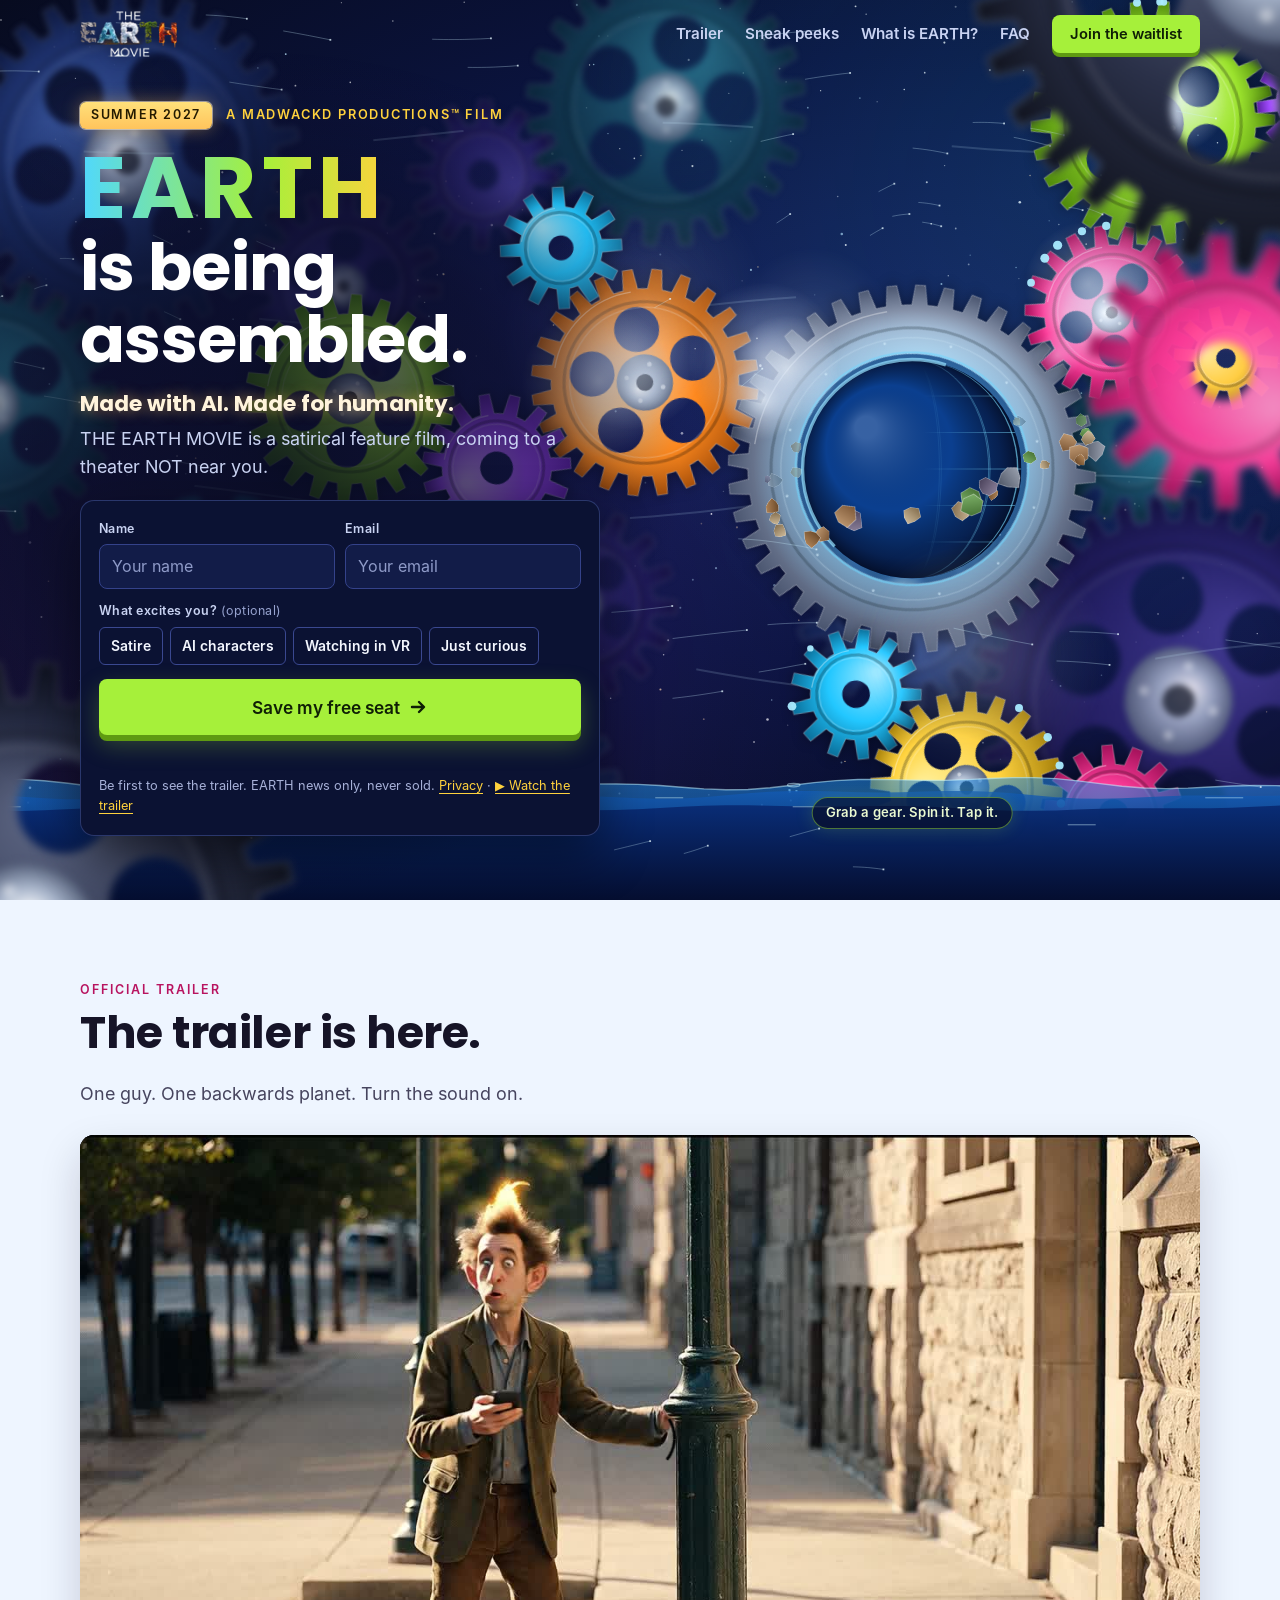
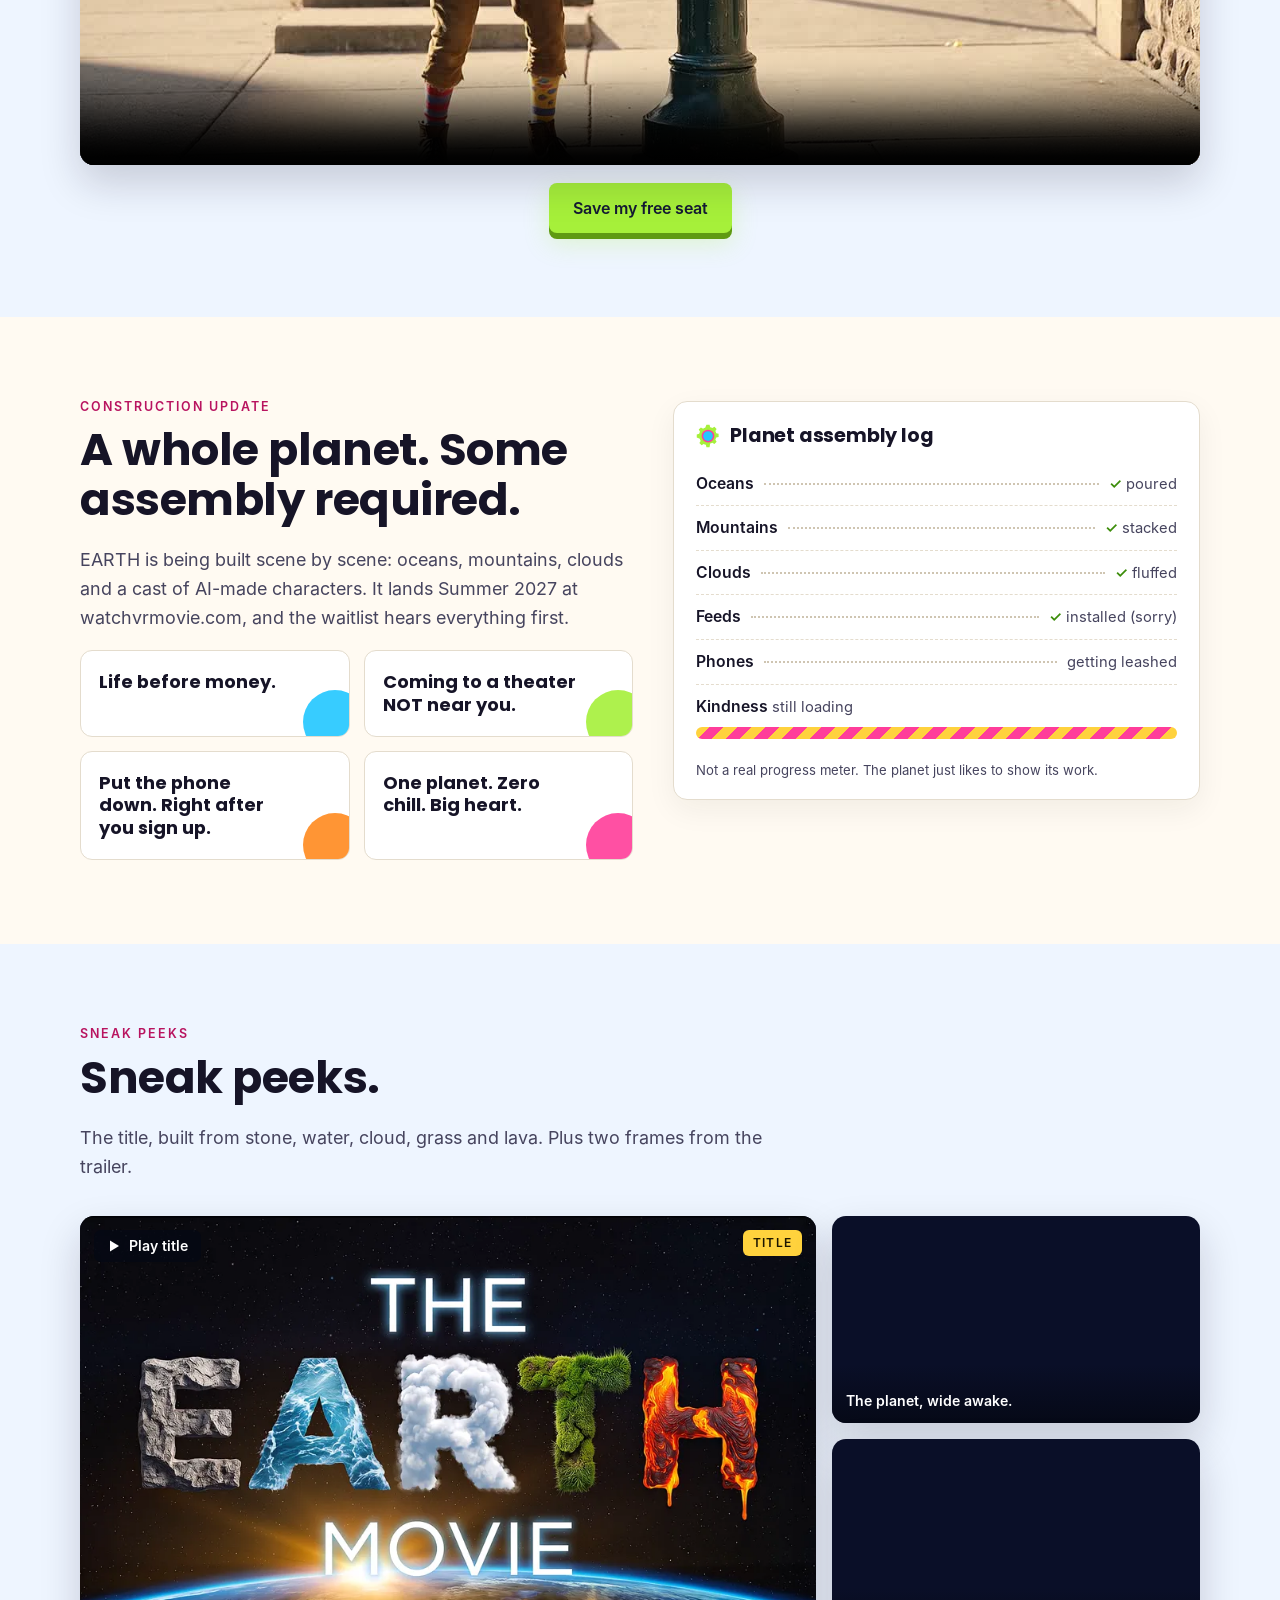
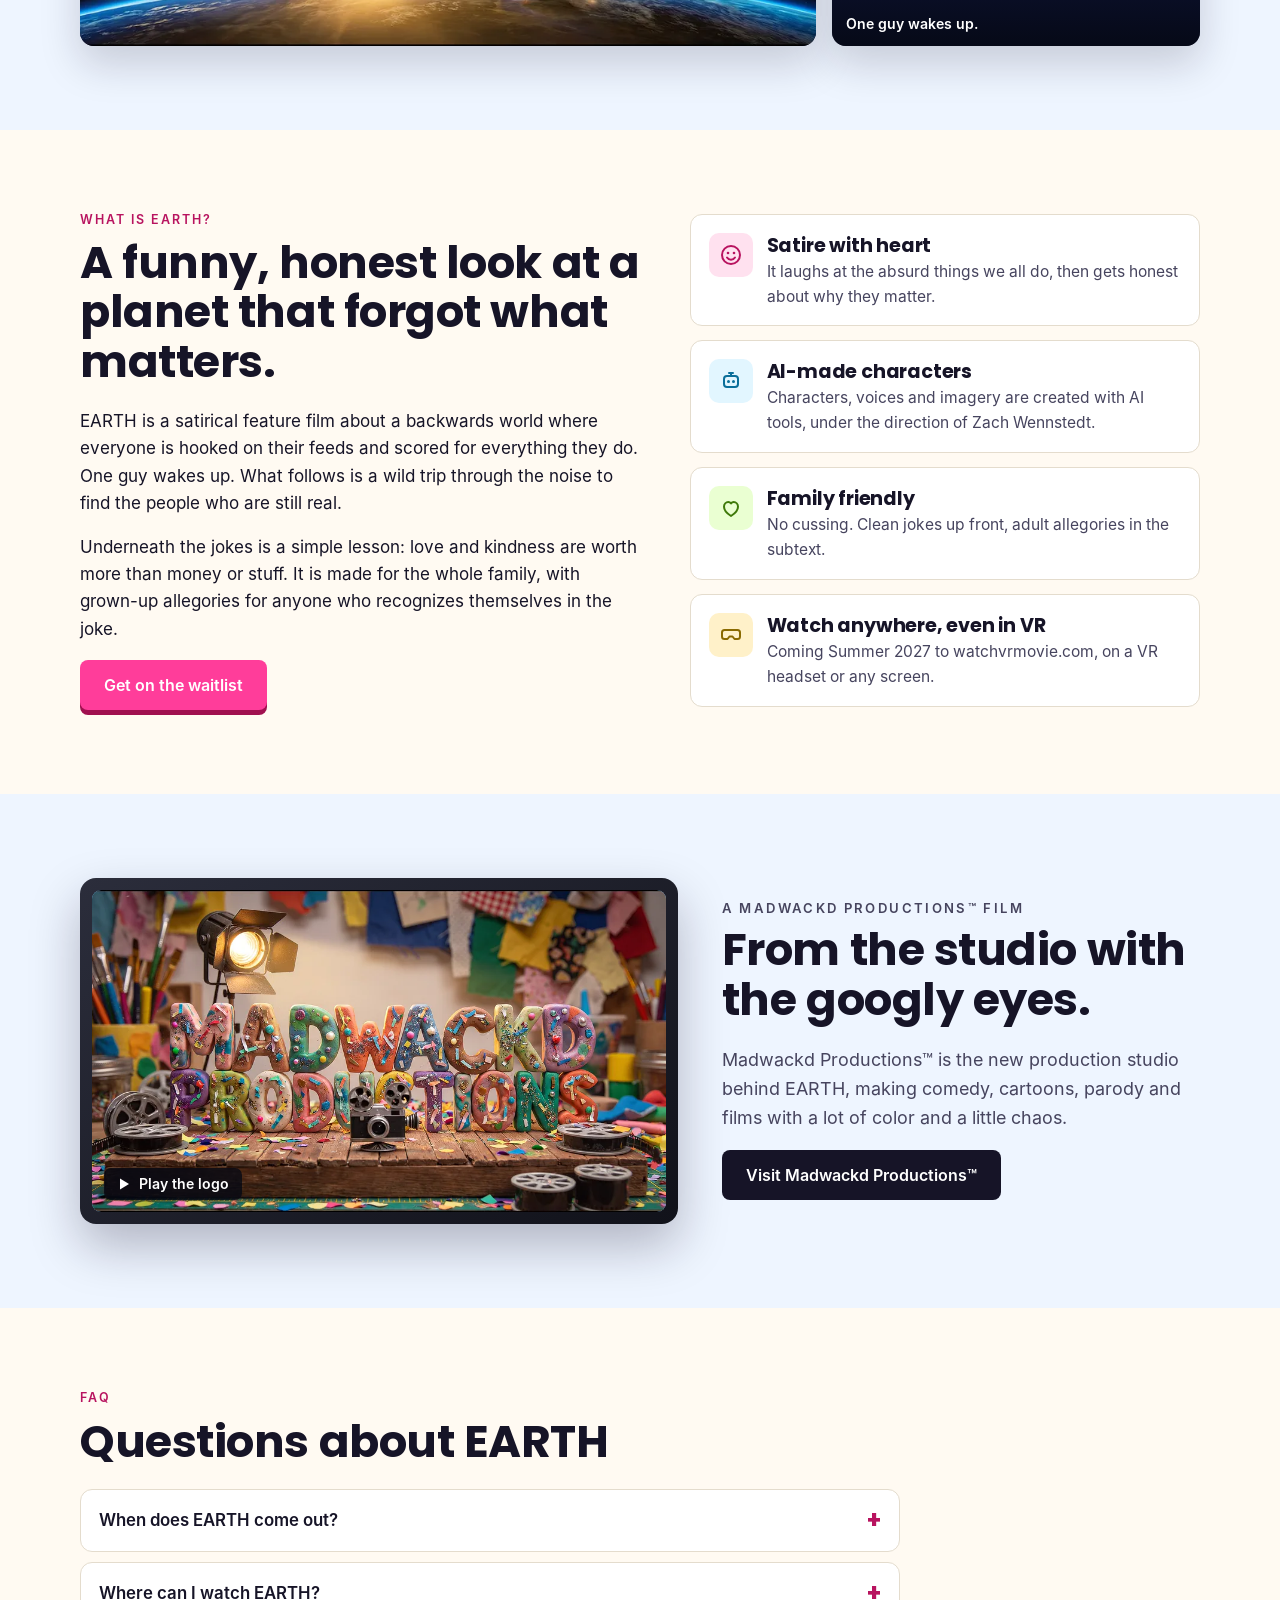
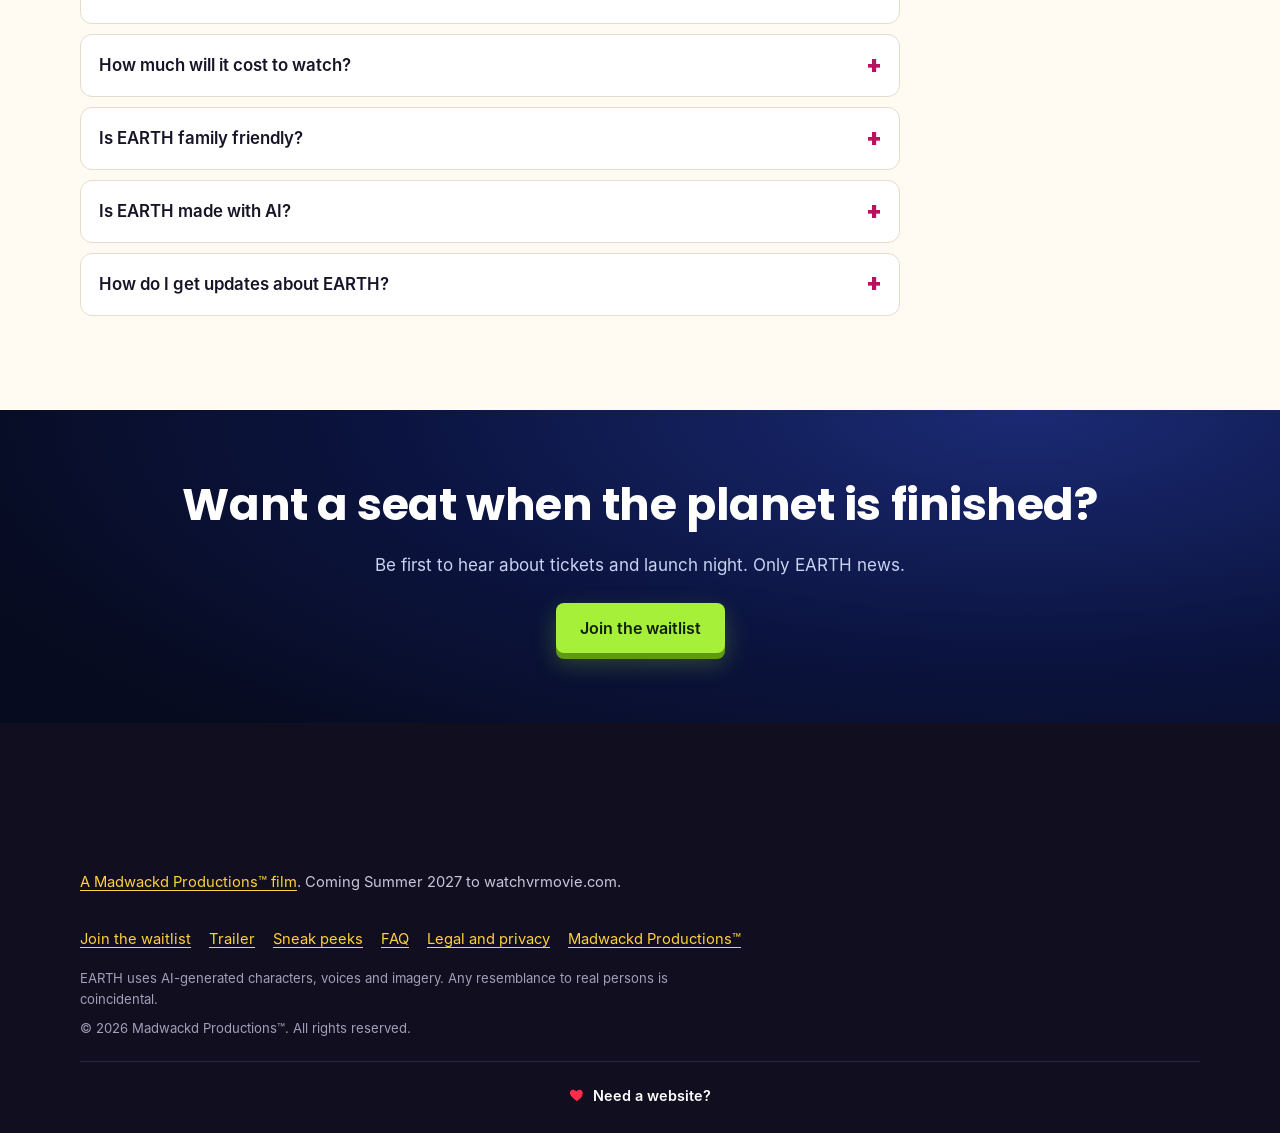
==== index.html @ 1c6a94e1 "Remove ElevenLabs-beta art: new EARTH wordmark and share image from the final Veo title shot, Veo cl" ====
<!doctype html>
<html lang="en-US">
<head>
<meta charset="utf-8">
<meta name="viewport" content="width=device-width, initial-scale=1, viewport-fit=cover">
<meta http-equiv="Content-Security-Policy" content="default-src 'self'; script-src 'self'; style-src 'self'; img-src 'self' data:; media-src 'self'; font-src 'self'; connect-src 'self' https://formsubmit.co; form-action https://formsubmit.co; base-uri 'self'; object-src 'none'; manifest-src 'self'">
<meta name="referrer" content="strict-origin-when-cross-origin">
<title>THE EARTH MOVIE | Satirical AI Film Coming Summer 2027</title>
<meta name="description" content="THE EARTH MOVIE is a satirical, family-friendly feature film made with AI characters, from Madwackd Productions. Coming Summer 2027 to watchvrmovie.com. Join the waitlist for sneak peeks.">
<meta name="robots" content="index, follow, max-image-preview:large">
<link rel="canonical" href="https://www.theearthmovie.com/">
<meta name="theme-color" content="#070b1f">
<meta property="og:type" content="website">
<meta property="og:site_name" content="THE EARTH MOVIE">
<meta property="og:title" content="THE EARTH MOVIE | Satirical AI Film Coming Summer 2027">
<meta property="og:description" content="THE EARTH MOVIE is a satirical, family-friendly feature film made with AI characters, from Madwackd Productions. Coming Summer 2027 to watchvrmovie.com. Join the waitlist for sneak peeks.">
<meta property="og:url" content="https://www.theearthmovie.com/">
<meta property="og:image" content="https://www.theearthmovie.com/assets/img/og-the-earth-movie.jpg">
<meta property="og:image:width" content="1200">
<meta property="og:image:height" content="630">
<meta property="og:image:alt" content="THE EARTH MOVIE wordmark with EARTH in stone, water, cloud, grass and lava letters over the planet">
<meta property="og:locale" content="en_US">
<meta name="twitter:card" content="summary_large_image">
<meta name="twitter:title" content="THE EARTH MOVIE | Satirical AI Film Coming Summer 2027">
<meta name="twitter:description" content="THE EARTH MOVIE is a satirical, family-friendly feature film made with AI characters, from Madwackd Productions. Coming Summer 2027 to watchvrmovie.com. Join the waitlist for sneak peeks.">
<meta name="twitter:image" content="https://www.theearthmovie.com/assets/img/og-the-earth-movie.jpg">
<link rel="icon" href="/favicon.svg" type="image/svg+xml">
<link rel="icon" href="/favicon-32.png" sizes="32x32" type="image/png">
<link rel="apple-touch-icon" href="/apple-touch-icon.png">
<link rel="manifest" href="/site.webmanifest">
<link rel="preload" href="/assets/fonts/poppins-700.woff" as="font" type="font/woff" crossorigin>
<link rel="stylesheet" href="/assets/css/site.css?v=20261109a">
<script type="application/ld+json">{"@context":"https://schema.org","@graph":[{"@type":"Organization","@id":"https://www.theearthmovie.com/#org","name":"Madwackd Productions","url":"https://www.madwackd.com/","logo":"https://www.theearthmovie.com/assets/img/madwackd-clay-logo-960.webp","sameAs":["https://www.madwackd.com/"]},{"@type":"Person","@id":"https://www.theearthmovie.com/#zach","name":"Zach Wennstedt","worksFor":{"@id":"https://www.theearthmovie.com/#org"}},{"@type":"WebSite","@id":"https://www.theearthmovie.com/#website","url":"https://www.theearthmovie.com/","name":"THE EARTH MOVIE","alternateName":"EARTH","inLanguage":"en-US","publisher":{"@id":"https://www.theearthmovie.com/#org"}},{"@type":"WebPage","@id":"https://www.theearthmovie.com/#webpage","url":"https://www.theearthmovie.com/","name":"THE EARTH MOVIE | Satirical AI Film Coming Summer 2027","description":"THE EARTH MOVIE is a satirical, family-friendly feature film made with AI characters, from Madwackd Productions. Coming Summer 2027 to watchvrmovie.com. Join the waitlist for sneak peeks.","isPartOf":{"@id":"https://www.theearthmovie.com/#website"},"about":{"@id":"https://www.theearthmovie.com/#movie"},"primaryImageOfPage":{"@type":"ImageObject","url":"https://www.theearthmovie.com/assets/img/og-the-earth-movie.jpg","width":1200,"height":630},"inLanguage":"en-US","speakable":{"@type":"SpeakableSpecification","cssSelector":["#hero-title","#hero-tag","#hero-line","#about-text"]}},{"@type":"Movie","@id":"https://www.theearthmovie.com/#movie","name":"THE EARTH MOVIE","alternateName":"EARTH","description":"THE EARTH MOVIE is a satirical feature film about a backwards world hooked on its feeds, where one guy wakes up and learns that love and kindness beat money. Family friendly, with adult allegories and AI-made characters.","url":"https://www.theearthmovie.com/","image":["https://www.theearthmovie.com/assets/img/og-the-earth-movie.jpg","https://www.theearthmovie.com/assets/img/earth-awake-1920.webp","https://www.theearthmovie.com/assets/img/zig-wakes-1920.webp"],"genre":["Satire","Comedy"],"logo":"https://www.theearthmovie.com/assets/img/tem-logo-lg-2x.png","inLanguage":"en-US","productionCompany":{"@id":"https://www.theearthmovie.com/#org"},"sameAs":"https://www.madwackd.com/earth/","director":{"@id":"https://www.theearthmovie.com/#zach"},"producer":{"@id":"https://www.theearthmovie.com/#zach"}},{"@type":"FAQPage","@id":"https://www.theearthmovie.com/#faq","mainEntity":[{"@type":"Question","name":"When does EARTH come out?","acceptedAnswer":{"@type":"Answer","text":"EARTH is planned for Summer 2027. There is no exact date yet. Join the waitlist and you will hear it first."}},{"@type":"Question","name":"Where can I watch EARTH?","acceptedAnswer":{"@type":"Answer","text":"EARTH will premiere at watchvrmovie.com, an online theater you can visit with a VR headset or on a phone, tablet or computer. Coming to a theater NOT near you."}},{"@type":"Question","name":"How much will it cost to watch?","acceptedAnswer":{"@type":"Answer","text":"Ticket details are coming. Waitlist members will get them first."}},{"@type":"Question","name":"Is EARTH family friendly?","acceptedAnswer":{"@type":"Answer","text":"Yes. EARTH is made for families, with no cussing and no crude humor. The satire carries adult allegories that older viewers will catch, but the jokes stay clean."}},{"@type":"Question","name":"Is EARTH made with AI?","acceptedAnswer":{"@type":"Answer","text":"Yes. EARTH uses AI-generated characters, voices and imagery, directed and produced by Zach Wennstedt at Madwackd Productions. Any resemblance to real persons is coincidental."}},{"@type":"Question","name":"How do I get updates about EARTH?","acceptedAnswer":{"@type":"Answer","text":"Join the waitlist on this page with your name and email. We will send news, sneak peeks and ticket details. Your email is used only for EARTH updates and is never sold."}}]}]}</script>
</head>
<body>
<a class="skip" href="#main">Skip to content</a>
<section class="hero" aria-labelledby="hero-title">
<canvas id="stars" aria-hidden="true"></canvas>
<canvas id="gback" aria-hidden="true"></canvas>
<canvas id="machine" aria-hidden="true"></canvas>
<header class="top">
  <div class="wrap">
    <a class="mark" href="/" aria-label="THE EARTH MOVIE home"><picture><source media="(max-width:760px)" srcset="/assets/img/tem-logo-stack-1x.webp 1x, /assets/img/tem-logo-stack-2x.webp 2x" width="108" height="60"><img src="/assets/img/tem-logo-h-1x.webp" srcset="/assets/img/tem-logo-h-1x.webp 1x, /assets/img/tem-logo-h-2x.webp 2x" width="315" height="54" alt="THE EARTH MOVIE" decoding="async" fetchpriority="high"></picture></a>
    <button class="menu-btn" type="button" aria-expanded="false" aria-controls="nav" aria-label="Menu"><span></span><span></span><span></span></button>
    <nav class="nav" id="nav" aria-label="Main">
      <a href="#trailer">Trailer</a>
      <a href="#peek">Sneak peeks</a>
      <a href="#about">What is EARTH?</a>
      <a href="#faq">FAQ</a>
      <a class="btn btn-go" href="#join" data-focus-join>Join the waitlist</a>
    </nav>
  </div>
</header>
<div class="wrap hero-inner" id="main">
  <div class="hero-copy">
    <div class="hero-meta"><span class="badge-date">Summer 2027</span><a class="eyebrow" href="https://www.madwackd.com/" rel="noopener">A Madwackd Productions&trade; film</a></div>
    <h1 id="hero-title"><span class="earth">EARTH</span> is being assembled.</h1>
    <p class="tagline" id="hero-tag">Made with AI. Made for humanity.</p>
    <p class="line" id="hero-line">THE EARTH MOVIE is a satirical feature film, coming to a theater NOT near you.</p>
    <form class="join" id="join" novalidate data-a="aW5mbw==" data-b="ZXlldG9hZA==" data-c="LmNvbQ==" aria-describedby="wl-fine">
      <div class="join-row">
        <div class="field"><label for="wl-name">Name</label><input id="wl-name" name="name" type="text" autocomplete="name" placeholder="Your name" required maxlength="80"></div>
        <div class="field"><label for="wl-email">Email</label><input id="wl-email" name="email" type="email" autocomplete="email" placeholder="Your email" required maxlength="120"></div>
      </div>
      <fieldset class="chips">
        <legend>What excites you? <span>(optional)</span></legend>
        <div class="chip-set">
<label class="chip"><input type="checkbox" name="interest" value="Satire"><span>Satire</span></label>
<label class="chip"><input type="checkbox" name="interest" value="AI characters"><span>AI characters</span></label>
<label class="chip"><input type="checkbox" name="interest" value="Watching in VR"><span>Watching in VR</span></label>
<label class="chip"><input type="checkbox" name="interest" value="Just curious"><span>Just curious</span></label>
        </div>
      </fieldset>
      <div class="hp" aria-hidden="true"><label>Leave empty<input type="text" name="_honey" tabindex="-1" autocomplete="off"></label></div>
      <input type="hidden" name="_subject" value="EARTH waitlist signup">
      <div class="join-go"><button class="btn btn-go btn-seat" type="submit">Save my free seat <svg viewBox="0 0 20 20" aria-hidden="true"><path d="M4 10h11M11 5l5 5-5 5" fill="none" stroke="currentColor" stroke-width="2.4" stroke-linecap="round" stroke-linejoin="round"/></svg></button></div>
      <p class="status" role="status" aria-live="polite"></p>
      <p class="fine" id="wl-fine">Be first to see the trailer. EARTH news only, never sold. <a href="/legal/#privacy">Privacy</a> &middot; <a href="#trailer">&#9654; Watch the trailer</a></p>
    </form>
  </div>
  <div class="hero-stage" aria-hidden="true"><p class="gear-hint">Grab a gear. Spin it. Tap it.</p></div>
</div>
</section>

<main>
<section class="band band-sky" id="trailer" aria-labelledby="trailer-title">
  <div class="wrap">
    <p class="kicker">Official trailer</p>
    <h2 id="trailer-title">The trailer is here.</h2>
    <p class="lede">One guy. One backwards planet. Turn the sound on.</p>
    <figure class="frame trailer-frame">
      <video id="trailer-video" controls playsinline preload="none" poster="/assets/img/earth-trailer-poster.jpg" width="1280" height="720" aria-label="THE EARTH MOVIE official trailer, about 4 minutes, with sound">
        <source src="/assets/media/earth-trailer-720.mp4" type="video/mp4">
      </video>
    </figure>
    <p class="fine trailer-cta"><a class="btn btn-go" href="#join">Save my free seat</a></p>
  </div>
</section>

<section class="band" id="build" aria-labelledby="build-title">
  <div class="wrap build">
    <div>
      <p class="kicker">Construction update</p>
      <h2 id="build-title">A whole planet. Some assembly required.</h2>
      <p class="lede">EARTH is being built scene by scene: oceans, mountains, clouds and a cast of AI-made characters. It lands Summer 2027 at watchvrmovie.com, and the waitlist hears everything first.</p>
      <div class="tags">
        <p class="tag">Life before money.</p>
        <p class="tag">Coming to a theater NOT near you.</p>
        <p class="tag">Put the phone down. Right after you sign up.</p>
        <p class="tag">One planet. Zero chill. Big heart.</p>
      </div>
    </div>
    <div class="log">
      <h3><svg viewBox="0 0 64 64" aria-hidden="true"><g transform="translate(32 32)"><path fill="#a6f03a" d="M-4.2-30h8.4l1.6 6.4a24 24 0 0 1 5.6 2.3l5.7-3.4 5.9 5.9-3.4 5.7a24 24 0 0 1 2.3 5.6l6.4 1.6v8.4l-6.4 1.6a24 24 0 0 1-2.3 5.6l3.4 5.7-5.9 5.9-5.7-3.4a24 24 0 0 1-5.6 2.3L4.2 30h-8.4l-1.6-6.4a24 24 0 0 1-5.6-2.3l-5.7 3.4-5.9-5.9 3.4-5.7a24 24 0 0 1-2.3-5.6L-30 4.2v-8.4l6.4-1.6a24 24 0 0 1 2.3-5.6l-3.4-5.7 5.9-5.9 5.7 3.4a24 24 0 0 1 5.6-2.3z"/><circle r="17" fill="#ff3d9a"/><circle r="13" fill="#22c7ff"/></g></svg>Planet assembly log</h3>
      <ul>
        <li><span class="k">Oceans</span><span class="dots"></span><span class="v done">poured</span></li>
        <li><span class="k">Mountains</span><span class="dots"></span><span class="v done">stacked</span></li>
        <li><span class="k">Clouds</span><span class="dots"></span><span class="v done">fluffed</span></li>
        <li><span class="k">Feeds</span><span class="dots"></span><span class="v done">installed (sorry)</span></li>
        <li><span class="k">Phones</span><span class="dots"></span><span class="v">getting leashed</span></li>
        <li class="kind"><span class="k">Kindness</span> <span class="v">still loading</span><span class="loading" role="img" aria-label="Still loading"></span></li>
      </ul>
      <p class="note">Not a real progress meter. The planet just likes to show its work.</p>
    </div>
  </div>
</section>

<section class="band band-sky" id="peek" aria-labelledby="peek-title">
  <div class="wrap">
    <p class="kicker">Sneak peeks</p>
    <h2 id="peek-title">Sneak peeks.</h2>
    <p class="lede">The title, built from stone, water, cloud, grass and lava. Plus two frames from the trailer.</p>
    <div class="peek">
      <figure class="frame main">
        <video id="glimpse-video" muted loop playsinline preload="metadata" poster="/assets/img/earth-title-poster-960.webp" width="1280" height="720" aria-label="Eight second title animation: THE EARTH MOVIE in stone, water, cloud, grass and lava letters above the planet">
          <source src="/assets/media/earth-title-720.mp4" type="video/mp4">
        </video>
        <button class="vbtn" id="glimpse-btn" type="button" aria-pressed="false">Play title</button>
        <span class="stamp">Title</span>
        
      </figure>
      <figure class="frame">
        <img src="/assets/img/earth-awake-960.webp" srcset="/assets/img/earth-awake-960.webp 960w, /assets/img/earth-awake-1920.webp 1920w" sizes="(max-width: 900px) 100vw, 380px" width="960" height="540" alt="Planet Earth with hurricane eyes and cloud lips, looking startled" loading="lazy" decoding="async">
        <figcaption>The planet, wide awake.</figcaption>
      </figure>
      <figure class="frame">
        <img src="/assets/img/zig-wakes-960.webp" srcset="/assets/img/zig-wakes-960.webp 960w, /assets/img/zig-wakes-1920.webp 1920w" sizes="(max-width: 900px) 100vw, 380px" width="960" height="540" alt="A man with wild hair laughs as he walks down a busy city street at sunset" loading="lazy" decoding="async">
        <figcaption>One guy wakes up.</figcaption>
      </figure>
    </div>
  </div>
</section>

<section class="band" id="about" aria-labelledby="about-title">
  <div class="wrap about">
    <div>
      <p class="kicker">What is EARTH?</p>
      <h2 id="about-title">A funny, honest look at a planet that forgot what matters.</h2>
      <div id="about-text">
        <p>EARTH is a satirical feature film about a backwards world where everyone is hooked on their feeds and scored for everything they do. One guy wakes up. What follows is a wild trip through the noise to find the people who are still real.</p>
        <p>Underneath the jokes is a simple lesson: love and kindness are worth more than money or stuff. It is made for the whole family, with grown-up allegories for anyone who recognizes themselves in the joke.</p>
      </div>
      <a class="btn btn-pink" href="#join" data-focus-join>Get on the waitlist</a>
    </div>
    <div class="cards">
      <div class="card"><span class="ico i1"><svg viewBox="0 0 24 24" aria-hidden="true"><circle cx="12" cy="12" r="9" fill="none" stroke="#b8135f" stroke-width="2"/><path d="M8 14.5c1 1.5 2.4 2.2 4 2.2s3-.7 4-2.2" fill="none" stroke="#b8135f" stroke-width="2" stroke-linecap="round"/><circle cx="9" cy="10" r="1.3" fill="#b8135f"/><circle cx="15" cy="10" r="1.3" fill="#b8135f"/></svg></span><div><h3>Satire with heart</h3><p>It laughs at the absurd things we all do, then gets honest about why they matter.</p></div></div>
      <div class="card"><span class="ico i2"><svg viewBox="0 0 24 24" aria-hidden="true"><rect x="5" y="7" width="14" height="11" rx="3" fill="none" stroke="#0a6f9a" stroke-width="2"/><circle cx="9.5" cy="12.5" r="1.5" fill="#0a6f9a"/><circle cx="14.5" cy="12.5" r="1.5" fill="#0a6f9a"/><path d="M12 7V4M10 4h4" stroke="#0a6f9a" stroke-width="2" stroke-linecap="round"/></svg></span><div><h3>AI-made characters</h3><p>Characters, voices and imagery are created with AI tools, under the direction of Zach Wennstedt.</p></div></div>
      <div class="card"><span class="ico i3"><svg viewBox="0 0 24 24" aria-hidden="true"><path d="M12 20s-7-4.3-7-9.2C5 8 7 6 9.3 6c1.2 0 2.1.6 2.7 1.4C12.6 6.6 13.5 6 14.7 6 17 6 19 8 19 10.8 19 15.7 12 20 12 20z" fill="none" stroke="#3f7a0a" stroke-width="2" stroke-linejoin="round"/></svg></span><div><h3>Family friendly</h3><p>No cussing. Clean jokes up front, adult allegories in the subtext.</p></div></div>
      <div class="card"><span class="ico i4"><svg viewBox="0 0 24 24" aria-hidden="true"><path d="M3 9.5C3 8 4 7 5.5 7h13C20 7 21 8 21 9.5v4c0 1.5-1 2.5-2.5 2.5h-3l-2-2.5h-3L8.5 16h-3C4 16 3 15 3 13.5z" fill="none" stroke="#8a6a00" stroke-width="2" stroke-linejoin="round"/></svg></span><div><h3>Watch anywhere, even in VR</h3><p>Coming Summer 2027 to watchvrmovie.com, on a VR headset or any screen.</p></div></div>
    </div>
  </div>
</section>

<section class="band band-sky" id="studio" aria-labelledby="studio-title">
  <div class="wrap studio">
    <div class="screen">
      <video id="sting-video" playsinline muted preload="none" poster="/assets/img/madwackd-clay-logo-960.webp" width="1280" height="720" aria-label="Madwackd Productions clay logo animation, silent">
        <source src="/assets/media/madwackd-clay-logo-720.mp4" type="video/mp4">
      </video>
      <button class="vbtn" id="sting-btn" type="button">Play the logo</button>
    </div>
    <div>
      <p class="credit">A Madwackd Productions&trade; film</p>
      <h2 id="studio-title">From the studio with the googly eyes.</h2>
      <p class="lede">Madwackd Productions&trade; is the new production studio behind EARTH, making comedy, cartoons, parody and films with a lot of color and a little chaos.</p>
      <a class="btn btn-ink" href="https://www.madwackd.com/" rel="noopener">Visit Madwackd Productions&trade;</a>
    </div>
  </div>
</section>

<section class="band" id="faq" aria-labelledby="faq-title">
  <div class="wrap">
    <p class="kicker">FAQ</p>
    <h2 id="faq-title">Questions about EARTH</h2>
    <div class="faq">
<details>
<summary>When does EARTH come out?</summary>
<p>EARTH is planned for Summer 2027. There is no exact date yet. Join the waitlist and you will hear it first.</p>
</details>
<details>
<summary>Where can I watch EARTH?</summary>
<p>EARTH will premiere at watchvrmovie.com, an online theater you can visit with a VR headset or on a phone, tablet or computer. Coming to a theater NOT near you.</p>
</details>
<details>
<summary>How much will it cost to watch?</summary>
<p>Ticket details are coming. Waitlist members will get them first.</p>
</details>
<details>
<summary>Is EARTH family friendly?</summary>
<p>Yes. EARTH is made for families, with no cussing and no crude humor. The satire carries adult allegories that older viewers will catch, but the jokes stay clean.</p>
</details>
<details>
<summary>Is EARTH made with AI?</summary>
<p>Yes. EARTH uses AI-generated characters, voices and imagery, directed and produced by Zach Wennstedt at Madwackd Productions&trade;. Any resemblance to real persons is coincidental.</p>
</details>
<details>
<summary>How do I get updates about EARTH?</summary>
<p>Join the waitlist on this page with your name and email. We will send news, sneak peeks and ticket details. Your email is used only for EARTH updates and is never sold.</p>
</details>
    </div>
  </div>
</section>

<section class="cta" aria-labelledby="cta-title">
  <div class="wrap">
    <h2 id="cta-title">Want a seat when the planet is finished?</h2>
    <p>Be first to hear about tickets and launch night. Only EARTH news.</p>
    <a class="btn btn-go" href="#join" data-focus-join>Join the waitlist</a>
  </div>
</section>
</main>
<footer class="foot">
  <div class="wrap">
    <div class="foot-grid">
      <div>
        <p><a class="mark foot-logo" href="/" aria-label="THE EARTH MOVIE home"><img src="/assets/img/tem-logo-lg-1x.webp" srcset="/assets/img/tem-logo-lg-1x.webp 1x, /assets/img/tem-logo-lg-2x.webp 2x" width="466" height="260" alt="THE EARTH MOVIE" loading="lazy" decoding="async"></a></p>
        <p><a href="https://www.madwackd.com/" rel="noopener">A Madwackd Productions&trade; film</a>. Coming Summer 2027 to watchvrmovie.com.</p>
      </div>
      <nav aria-label="Footer">
        <a href="#join">Join the waitlist</a>
        <a href="#trailer">Trailer</a>
      <a href="#peek">Sneak peeks</a>
        <a href="#faq">FAQ</a>
        <a href="/legal/">Legal and privacy</a>
        <a href="https://www.madwackd.com/" rel="noopener">Madwackd Productions&trade;</a>
      </nav>
    </div>
    <p class="small">EARTH uses AI-generated characters, voices and imagery. Any resemblance to real persons is coincidental.</p>
    <p class="small">&copy; 2026 Madwackd Productions&trade;. All rights reserved.</p>
    <div class="sig"><svg viewBox="0 0 24 24" aria-hidden="true"><path fill="#ff2d4a" d="M12 21s-7.5-4.6-10-9.4C.3 8.2 2.2 4 6.2 4c2.3 0 3.8 1.3 4.8 2.8C12 5.3 13.5 4 15.8 4c4 0 5.9 4.2 4.2 7.6C19.5 16.4 12 21 12 21z"/></svg><a href="https://eyetoad.com/" rel="noopener">Need a website?</a></div>
  </div>
</footer>
<script src="/assets/js/machine.js" defer></script>
<script src="/assets/js/site.js?v=20261109a" defer></script>
</body>
</html>
---- assets/css/site.css ----
@font-face{font-family:"Inter";src:url(/assets/fonts/inter-400.woff) format("woff");font-weight:400;font-display:swap}
@font-face{font-family:"Inter";src:url(/assets/fonts/inter-600.woff) format("woff");font-weight:600 700;font-display:swap}
@font-face{font-family:"Poppins";src:url(/assets/fonts/poppins-700.woff) format("woff");font-weight:700 900;font-display:swap}
:root{
  --space:#070b1f;--space2:#0d1745;--ink:#161427;--ink2:#46445e;--paper:#fffaf2;--sky:#eef5ff;--line:#e4dccd;
  --pink:#ff3d9a;--pinkd:#b8135f;--lime:#a6f03a;--orange:#ff8a1f;--cyan:#22c7ff;--purple:#a24bff;--yellow:#ffd23d;
  --white:#fff;--hero-ink:#f4f7ff;--hero-ink2:#c9d3f2;--card:#0b1233;
  --display:"Poppins",ui-sans-serif,system-ui,-apple-system,"Segoe UI",Roboto,sans-serif;
  --ui:"Inter",ui-sans-serif,system-ui,-apple-system,"Segoe UI",Roboto,Helvetica,Arial,sans-serif;
  --r:10px;--wrap:1160px
}
*,*::before,*::after{box-sizing:border-box}
html{-webkit-text-size-adjust:100%;scroll-behavior:smooth}
body{margin:0;background:var(--paper);color:var(--ink);font:400 17px/1.6 var(--ui);overflow-x:hidden}
img,video,canvas{display:block;max-width:100%}
a{color:var(--pinkd);text-underline-offset:3px}
a:hover{color:#8f0d49}
:focus-visible{outline:3px solid var(--cyan);outline-offset:3px;border-radius:4px}
.wrap{max-width:var(--wrap);margin:0 auto;padding:0 20px}
.skip{position:absolute;left:-999px;top:8px;z-index:50;background:var(--yellow);color:var(--ink);padding:8px 14px;border-radius:6px;font-weight:600}
.skip:focus{left:12px}
h1,h2,h3{font-family:var(--display);font-weight:700;line-height:1.1;letter-spacing:-.01em;margin:0 0 .5em}
h2{font-size:clamp(1.8rem,1.2rem + 2.4vw,2.8rem)}
h3{font-size:1.2rem}
p{margin:0 0 1em}
.btn{display:inline-flex;align-items:center;justify-content:center;gap:.5em;font:700 1rem/1 var(--ui);padding:15px 22px;border-radius:8px;border:2px solid transparent;cursor:pointer;text-decoration:none;transition:transform .15s,box-shadow .15s,background .15s}
.btn-go{background:var(--lime);color:#0f1f05;box-shadow:0 6px 0 #5f9a12,0 10px 24px rgba(166,240,58,.25)}
.btn-go:hover{color:#0f1f05;transform:translateY(-1px);box-shadow:0 7px 0 #5f9a12,0 14px 28px rgba(166,240,58,.35)}
.btn-go:active{transform:translateY(4px);box-shadow:0 2px 0 #5f9a12}
.btn-line{background:transparent;color:var(--hero-ink);border-color:rgba(244,247,255,.55)}
.btn-line:hover{color:var(--white);border-color:var(--white);background:rgba(255,255,255,.08)}
.btn-ink{background:var(--ink);color:var(--white)}
.btn-ink:hover{color:var(--white);background:#2b2846}
.btn-pink{background:var(--pink);color:#fff;box-shadow:0 5px 0 #a0104f}
.btn-pink:hover{color:#fff;transform:translateY(-1px)}

.top{position:absolute;inset:0 0 auto 0;z-index:5}
.top .wrap{display:flex;align-items:center;justify-content:space-between;height:68px}
.mark{display:flex;align-items:center;gap:10px;color:var(--white);text-decoration:none;font:700 1.15rem/1 var(--display);letter-spacing:.12em}
.mark svg{width:30px;height:30px}
.mark:hover{color:var(--white)}
.nav{display:flex;align-items:center;gap:22px}
.nav a{color:var(--hero-ink2);text-decoration:none;font-weight:600;font-size:.95rem}
.nav a:hover{color:var(--white)}
.nav .btn{padding:10px 16px;font-size:.92rem;color:#0f1f05;box-shadow:0 4px 0 #5f9a12}

.hero{position:relative;min-height:100vh;min-height:100svh;background:radial-gradient(120% 90% at 72% 40%,#16235e 0%,#0b1440 38%,var(--space) 75%);color:var(--hero-ink);overflow:hidden;isolation:isolate}
.hero canvas{position:absolute;inset:0;width:100%;height:100%}
#stars{z-index:-3}
#gback{z-index:-2}
#machine{z-index:-1}
.hero-inner{position:relative;display:grid;grid-template-columns:minmax(0,520px) minmax(0,1fr);gap:24px;align-items:center;min-height:100vh;min-height:100svh;padding-top:78px;padding-bottom:40px}
.hero-copy{position:relative;z-index:2}
.hero-copy::before{content:"";position:absolute;inset:-60px -80px -60px -200px;z-index:-1;background:radial-gradient(closest-side,rgba(7,11,31,.82),rgba(7,11,31,.55) 60%,rgba(7,11,31,0));pointer-events:none}
.hero-stage{align-self:stretch;min-height:420px}
.eyebrow{display:inline-flex;align-items:center;gap:8px;font:600 .8rem/1 var(--ui);letter-spacing:.14em;text-transform:uppercase;color:var(--yellow);margin:0 0 16px}
.eyebrow::before{content:"";width:22px;height:2px;background:currentColor}
.hero h1{font-size:clamp(2.3rem,1.3rem + 4vw,4.1rem);margin:0 0 14px;color:var(--white)}
.hero h1 .earth{display:block;font-size:1.32em;letter-spacing:.06em;background:linear-gradient(90deg,#4fd8ff,#a6f03a 35%,#ffd23d 60%,#ff8a1f 80%,#ff3d9a);-webkit-background-clip:text;background-clip:text;color:transparent;line-height:1}
.hero .line{font-size:1.12rem;color:var(--hero-ink2);margin:0 0 22px;max-width:30em}
.hero .line strong{color:var(--white);font-weight:600}

.join{background:var(--card);border:1px solid rgba(124,150,255,.28);border-radius:14px;padding:18px;box-shadow:0 20px 50px rgba(0,0,0,.45)}
.join-row{display:grid;grid-template-columns:1fr 1fr;gap:10px}
.field label{display:block;font-size:.78rem;font-weight:600;letter-spacing:.04em;color:var(--hero-ink2);margin:0 0 5px}
.field input{width:100%;font:400 1rem/1.2 var(--ui);color:var(--white);background:#121c48;border:1.5px solid #34428a;border-radius:8px;padding:12px 12px}
.field input::placeholder{color:#8f9bc8}
.field input:focus{outline:none;border-color:var(--cyan);box-shadow:0 0 0 3px rgba(34,199,255,.25)}
.field input:user-invalid{border-color:#ff7aa8}
.chips{border:0;margin:12px 0 0;padding:0}
.chips legend{font-size:.78rem;font-weight:600;letter-spacing:.04em;color:var(--hero-ink2);margin:0 0 6px;padding:0}
.chips legend span{font-weight:400;color:#97a3cf}
.chip-set{display:flex;flex-wrap:wrap;gap:7px}
.chip{position:relative}
.chip input{position:absolute;opacity:0;width:1px;height:1px}
.chip span{display:inline-block;padding:7px 11px;border-radius:6px;border:1.5px solid #3a4890;color:var(--hero-ink);font-size:.87rem;font-weight:600;cursor:pointer;user-select:none;transition:background .15s,border-color .15s}
.chip input:checked+span{background:var(--yellow);border-color:var(--yellow);color:#1d1600}
.chip input:focus-visible+span{outline:3px solid var(--cyan);outline-offset:2px}
.join-go{display:flex;align-items:center;gap:14px;margin-top:14px;flex-wrap:wrap}
.join-go .btn{flex:1 1 auto}
.fine{font-size:.8rem;color:#a7b1d8;margin:10px 0 0}
.fine a{color:#ffd23d}
.status{min-height:1.4em;margin:10px 0 0;font-size:.92rem;font-weight:600}
.status[data-s=ok]{color:var(--lime)}
.status[data-s=warn]{color:var(--yellow)}
.status[data-s=bad]{color:#ff8db5}
.hp{display:none}

.band{padding:84px 0}
.band-sky{background:var(--sky)}
.kicker{font:700 .78rem/1 var(--ui);letter-spacing:.16em;text-transform:uppercase;color:var(--pinkd);margin:0 0 12px}
.lede{font-size:1.12rem;color:var(--ink2);max-width:40em}

.build{display:grid;grid-template-columns:1.05fr 1fr;gap:40px;align-items:start}
.log{background:#fff;border:1.5px solid var(--line);border-radius:14px;padding:22px 22px 18px;box-shadow:0 10px 30px rgba(40,30,10,.06)}
.log h3{display:flex;align-items:center;gap:10px;margin-bottom:14px}
.log h3 svg{width:24px;height:24px}
.log ul{list-style:none;margin:0;padding:0}
.log li{display:flex;align-items:baseline;gap:10px;padding:9px 0;border-bottom:1px dashed var(--line);font-size:.98rem}
.log li:last-child{border-bottom:0}
.log .k{font-weight:600}
.log .dots{flex:1;border-bottom:2px dotted #cfc5b2;transform:translateY(-4px)}
.log .v{color:var(--ink2);font-size:.92rem}
.log .v.done::before{content:"\2713  ";color:#3c8d0a;font-weight:700}
.loading{display:block;height:12px;border-radius:6px;margin-top:8px;background:repeating-linear-gradient(-45deg,var(--pink) 0 10px,var(--yellow) 10px 20px);background-size:28px 28px;animation:stripes 1.6s linear infinite;width:100%}
.log .note{font-size:.82rem;color:var(--ink2);margin:12px 0 0}
@keyframes stripes{to{background-position:28px 0}}
.tags{display:grid;grid-template-columns:1fr 1fr;gap:14px}
.tag{border-radius:12px;padding:20px 56px 20px 18px;margin:0;font:700 1.12rem/1.25 var(--display);color:var(--ink);background:#fff;border:1.5px solid var(--line);position:relative;overflow:hidden}
.tag::after{content:"";position:absolute;right:-18px;bottom:-18px;width:64px;height:64px;border-radius:50%;opacity:.9}
.tag:nth-child(1)::after{background:var(--cyan)}
.tag:nth-child(2)::after{background:var(--lime)}
.tag:nth-child(3)::after{background:var(--orange)}
.tag:nth-child(4)::after{background:var(--pink)}

.peek{display:grid;grid-template-columns:2fr 1fr;grid-template-rows:auto auto;gap:16px;margin-top:34px}
.frame{position:relative;margin:0;border-radius:14px;overflow:hidden;background:#0a0f28;box-shadow:0 18px 40px rgba(20,16,40,.18)}
.frame img,.frame video{width:100%;height:100%;object-fit:cover;aspect-ratio:16/9}
.frame figcaption{position:absolute;left:0;right:0;bottom:0;padding:26px 14px 10px;font-size:.88rem;font-weight:600;color:#fff;background:linear-gradient(transparent,rgba(5,8,20,.85))}
.peek .main{grid-row:1/3}
.peek .main video,.peek .main img{aspect-ratio:auto}
.vbtn{position:absolute;left:14px;top:14px;display:inline-flex;align-items:center;gap:8px;padding:9px 13px;border-radius:7px;border:0;background:rgba(5,8,20,.78);color:#fff;font:600 .88rem/1 var(--ui);cursor:pointer}
.vbtn:hover{background:rgba(5,8,20,.95)}
.vbtn svg{width:14px;height:14px}
.stamp{position:absolute;right:14px;top:14px;padding:7px 10px;border-radius:6px;background:var(--yellow);color:#1d1600;font:700 .75rem/1 var(--ui);letter-spacing:.1em;text-transform:uppercase}

.about{display:grid;grid-template-columns:1.1fr 1fr;gap:48px;align-items:start}
.cards{display:grid;gap:14px}
.card{background:#fff;border:1.5px solid var(--line);border-radius:12px;padding:18px 18px 16px;display:grid;grid-template-columns:44px 1fr;gap:14px}
.card p{margin:0;color:var(--ink2);font-size:.97rem}
.card h3{margin:2px 0 4px}
.ico{width:44px;height:44px;border-radius:10px;display:grid;place-items:center}
.ico svg{width:24px;height:24px}
.i1{background:#ffe1ef}.i2{background:#e2f6ff}.i3{background:#eaffd2}.i4{background:#fff1c9}

.studio{display:grid;grid-template-columns:1.25fr 1fr;gap:44px;align-items:center}
.screen{position:relative;border-radius:16px;padding:12px;background:linear-gradient(145deg,#2b2d3b,#11121a);box-shadow:0 22px 50px rgba(20,16,40,.28)}
.screen video{border-radius:9px;width:100%;height:auto;aspect-ratio:16/9;object-fit:contain;background:#87c4f5}
.screen .vbtn{left:24px;top:auto;bottom:24px}
.studio .credit{font:700 .82rem/1 var(--ui);letter-spacing:.18em;text-transform:uppercase;color:var(--ink2);margin:0 0 10px}

.faq{max-width:820px}
.faq details{background:#fff;border:1.5px solid var(--line);border-radius:12px;margin:0 0 10px}
.faq summary{list-style:none;cursor:pointer;padding:17px 52px 17px 18px;font-weight:600;font-size:1.05rem;position:relative}
.faq summary::-webkit-details-marker{display:none}
.faq summary::after{content:"+";position:absolute;right:18px;top:50%;transform:translateY(-50%);font:700 1.5rem/1 var(--display);color:var(--pinkd)}
.faq details[open] summary::after{content:"\2212"}
.faq details p{padding:0 18px 16px;margin:0;color:var(--ink2)}

.cta{background:radial-gradient(90% 140% at 80% 0%,#1b2a74,#0b1440 55%,var(--space));color:var(--hero-ink);text-align:center;padding:70px 0}
.cta h2{color:var(--white)}
.cta p{color:var(--hero-ink2);max-width:34em;margin:0 auto 24px}

.foot{background:#100e1f;color:#c9c6dc;padding:44px 0 22px;font-size:.92rem}
.foot a{color:#ffd23d}
.foot a:hover{color:#fff}
.foot-grid{display:flex;flex-wrap:wrap;justify-content:space-between;gap:22px}
.foot p{margin:0 0 8px}
.foot nav{display:flex;gap:18px;flex-wrap:wrap}
.foot .small{font-size:.82rem;color:#a29fb9;max-width:46em}
.sig{display:flex;align-items:center;justify-content:center;gap:8px;padding:22px 0 4px;margin-top:22px;border-top:1px solid #2a2740;font-size:.9rem}
.sig svg{width:16px;height:16px;animation:beat 1.6s ease-in-out infinite;transform-origin:center}
.sig a{color:#fff;text-decoration:none;font-weight:600}
.sig a:hover{text-decoration:underline}
@keyframes beat{0%,100%{transform:scale(1)}15%{transform:scale(1.22)}30%{transform:scale(1)}45%{transform:scale(1.14)}60%{transform:scale(1)}}

.page{padding:120px 0 70px;background:var(--paper)}
.page h1{font-size:clamp(2rem,1.4rem + 2.4vw,3rem)}
.page h2{font-size:1.45rem;margin-top:1.8em}
.page .wrap{max-width:820px}
.page-top{background:var(--space);position:relative}
.page-top .top{position:relative}
.nf{min-height:70vh;display:grid;place-items:center;text-align:center}

@media (max-width:900px){
  .build,.about,.studio{grid-template-columns:1fr;gap:28px}
  .peek{grid-template-columns:1fr 1fr}
  .peek .main{grid-column:1/3;grid-row:auto}
}
@media (max-width:760px){
  body{font-size:16px}
  .nav a:not(.btn){display:none}
  .top .wrap{height:60px}
  .hero-inner{grid-template-columns:1fr;gap:0;padding-top:60px;padding-bottom:26px;align-content:start}
  .hero-stage{order:-1;min-height:0;height:28vh;height:28svh}
  .hero-copy::before{inset:-30px -40px -30px -40px;background:linear-gradient(rgba(5,10,30,0),rgba(5,10,30,.55) 18%,rgba(5,10,30,.6))}
  .hero-copy{padding-top:16px}
  .eyebrow{margin-bottom:10px;font-size:.72rem}
  .hero h1{font-size:2.05rem;margin-bottom:10px}
  .hero .line{font-size:1rem;margin-bottom:14px}
  .join{padding:14px}
  .join-row{grid-template-columns:1fr}
  .field input{padding:11px}
  .chip span{padding:6px 9px;font-size:.82rem}
  .band{padding:60px 0}
  .tags{grid-template-columns:1fr}
  .peek{grid-template-columns:1fr}
  .peek .main{grid-column:auto}
  .tag{font-size:1.02rem;padding:16px}
}
@media (prefers-reduced-motion:reduce){
  html{scroll-behavior:auto}
  *,*::before,*::after{animation-duration:.001ms!important;animation-iteration-count:1!important;transition:none!important}
}
.log li.kind{display:block}
#join{scroll-margin-top:90px}
.foot nav{margin:4px 0 16px}
.menu-btn{display:none;width:46px;height:42px;border-radius:8px;border:1.5px solid rgba(244,247,255,.55);background:rgba(7,11,31,.55);cursor:pointer;padding:0;flex-direction:column;align-items:center;justify-content:center;margin-left:auto;margin-right:10px}
.menu-btn span{display:block;width:20px;height:2px;background:#fff;margin:2.5px 0;transition:transform .2s,opacity .2s}
.menu-btn[aria-expanded=true] span:nth-child(1){transform:translateY(4.5px) rotate(45deg)}
.menu-btn[aria-expanded=true] span:nth-child(2){opacity:0}
.menu-btn[aria-expanded=true] span:nth-child(3){transform:translateY(-4.5px) rotate(-45deg)}
@media (max-width:760px){
  .menu-btn{display:flex}
  .top .wrap{position:relative}
  .nav.open{position:absolute;top:58px;left:12px;right:12px;flex-direction:column;align-items:stretch;gap:2px;padding:10px;background:#0d1745;border:1px solid rgba(124,150,255,.35);border-radius:12px;box-shadow:0 18px 40px rgba(0,0,0,.5);z-index:20}
  .nav.open a:not(.btn){display:block;padding:12px 12px;color:#f4f7ff;font-size:1rem;border-radius:8px}
  .nav.open a:not(.btn):hover{background:rgba(255,255,255,.08)}
  .nav.open .btn{margin-top:6px}
}
.hero-stage{position:relative;touch-action:pan-y;-webkit-tap-highlight-color:transparent;user-select:none;-webkit-user-select:none}
.gear-hint{position:absolute;left:50%;bottom:4%;transform:translateX(-50%);margin:0;padding:7px 13px;border-radius:999px;background:rgba(7,11,31,.62);border:1px solid rgba(166,240,58,.45);color:#e9f9d0;font:600 .82rem/1.2 var(--ui);letter-spacing:.02em;white-space:nowrap;pointer-events:none;box-shadow:0 0 18px rgba(166,240,58,.18);transition:border-color .2s,color .2s}
.gear-hint.on{border-color:var(--yellow);color:#fff6cf}
.egg-bubble{position:absolute;z-index:4;margin:0;padding:9px 14px;border-radius:14px;background:#fff;color:#161427;font:700 1.05rem/1 var(--display);letter-spacing:.02em;white-space:nowrap;box-shadow:0 10px 26px rgba(0,0,0,.4),0 0 0 3px var(--lime);transform:translateY(-50%) scale(.4);transform-origin:0 50%;opacity:0;transition:transform .35s cubic-bezier(.3,1.7,.5,1),opacity .2s;pointer-events:none}
.egg-bubble::before{content:"";position:absolute;left:-9px;top:50%;margin-top:-7px;border:7px solid transparent;border-right:9px solid #fff;border-left:0}
.egg-bubble.left{transform:translate(-100%,-50%) scale(.4);transform-origin:100% 50%}
.egg-bubble.left::before{left:auto;right:-9px;border-right:0;border-left:9px solid #fff}
.egg-bubble.on{opacity:1;transform:translateY(-50%) scale(1)}
.egg-bubble.left.on{transform:translate(-100%,-50%) scale(1)}
@media (max-width:760px){.gear-hint{bottom:2px;font-size:.74rem;padding:5px 10px}}
/* v2: THE EARTH MOVIE wordmark, hero teaser polish */
.mark picture,.mark img{display:block}
.top .mark img{height:44px;width:auto;filter:drop-shadow(0 2px 6px rgba(0,0,0,.45))}
.top .mark{transition:transform .2s}
.top .mark:hover{transform:scale(1.03)}
.foot .foot-logo img{height:96px;width:auto}
.hero-meta{display:flex;flex-wrap:wrap;align-items:center;gap:10px 14px;margin:0 0 16px}
.hero-meta .eyebrow{margin:0;text-decoration:none}
.hero-meta .eyebrow:hover{color:#fff}
.badge-date{display:inline-flex;align-items:center;padding:7px 11px;border-radius:6px;background:linear-gradient(180deg,#ffe07a,#ffc45c);color:#231a00;font:700 .78rem/1 var(--ui);letter-spacing:.14em;text-transform:uppercase;box-shadow:0 0 0 1px rgba(255,244,220,.5),0 0 18px rgba(255,196,92,.4)}
.hero .tagline{margin:0 0 8px;font:700 clamp(1.1rem,.95rem + .6vw,1.35rem)/1.25 var(--display);color:#fff4dc;text-shadow:0 0 14px rgba(255,196,92,.55)}
.hero .line{margin-bottom:18px}
.btn-seat{width:100%;font-size:1.08rem;padding:16px 22px;animation:seatGlow 2.6s ease-in-out infinite}
.btn-seat svg{width:20px;height:20px;transition:transform .2s}
.btn-seat:hover svg{transform:translateX(4px)}
@keyframes seatGlow{0%,100%{box-shadow:0 6px 0 #5f9a12,0 10px 24px rgba(166,240,58,.25)}50%{box-shadow:0 6px 0 #5f9a12,0 10px 34px rgba(166,240,58,.6),0 0 0 4px rgba(166,240,58,.18)}}
@media (max-width:760px){
  .top .mark img{height:52px}
  .hero-stage{height:24vh;height:24svh}
  .hero-meta{margin-bottom:10px;gap:8px 10px}
  .badge-date{padding:6px 9px;font-size:.7rem}
  .hero .tagline{font-size:1.08rem;margin-bottom:6px}
  .hero .line{font-size:.95rem;margin-bottom:12px}
  .foot .foot-logo img{height:84px}
}
@media (prefers-reduced-motion:reduce){.btn-seat{animation:none}}
.hero-meta .eyebrow::before{display:none}
.top .mark img{height:54px}
@media (max-width:760px){
  .top .mark img{height:52px}
  .join-row{grid-template-columns:1fr 1fr;gap:10px}
  .hero-meta .eyebrow{font-size:.68rem;letter-spacing:.1em}
}
@media (max-width:340px){.join-row{grid-template-columns:1fr}}
.trailer-frame{margin-top:26px}
.trailer-frame video{object-fit:contain;background:#000}
.trailer-cta{margin-top:18px;text-align:center}
.trailer-cta a.btn,.trailer-cta a.btn:hover{color:#141a33;text-decoration:none}
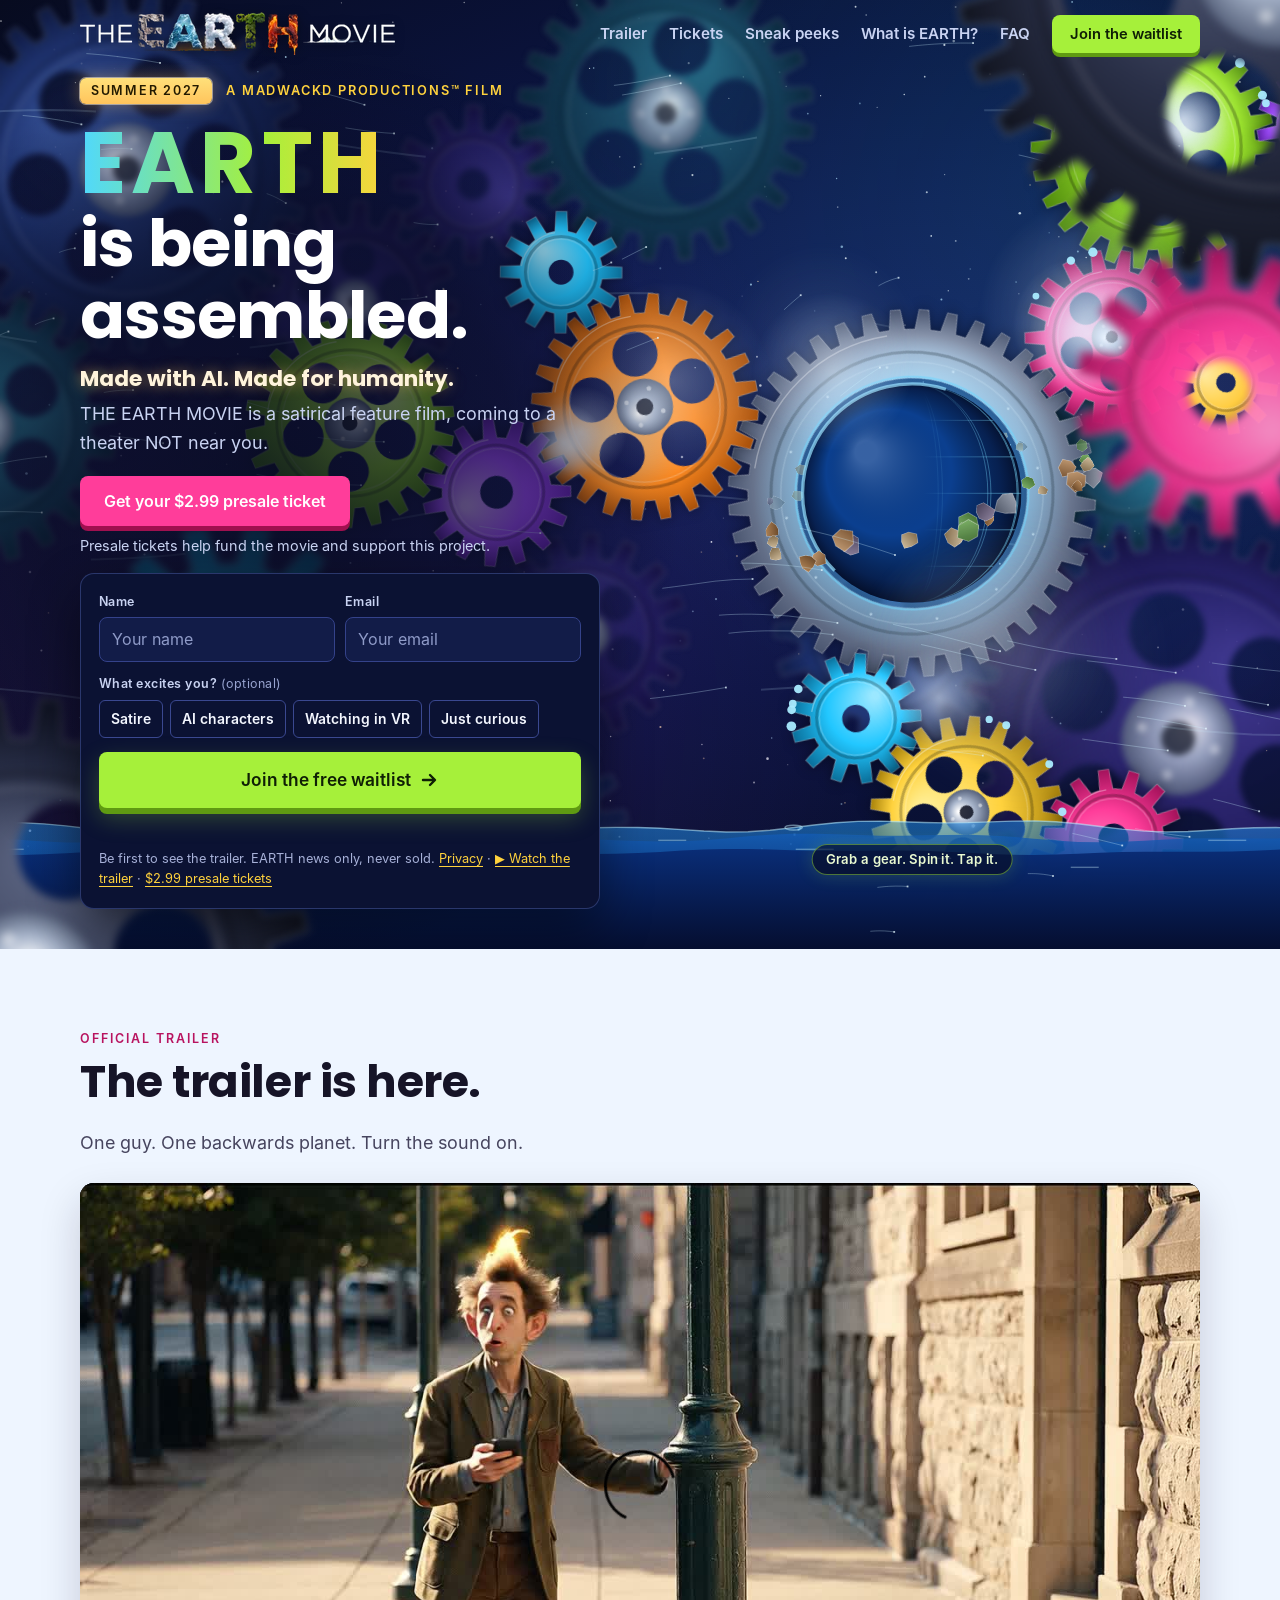
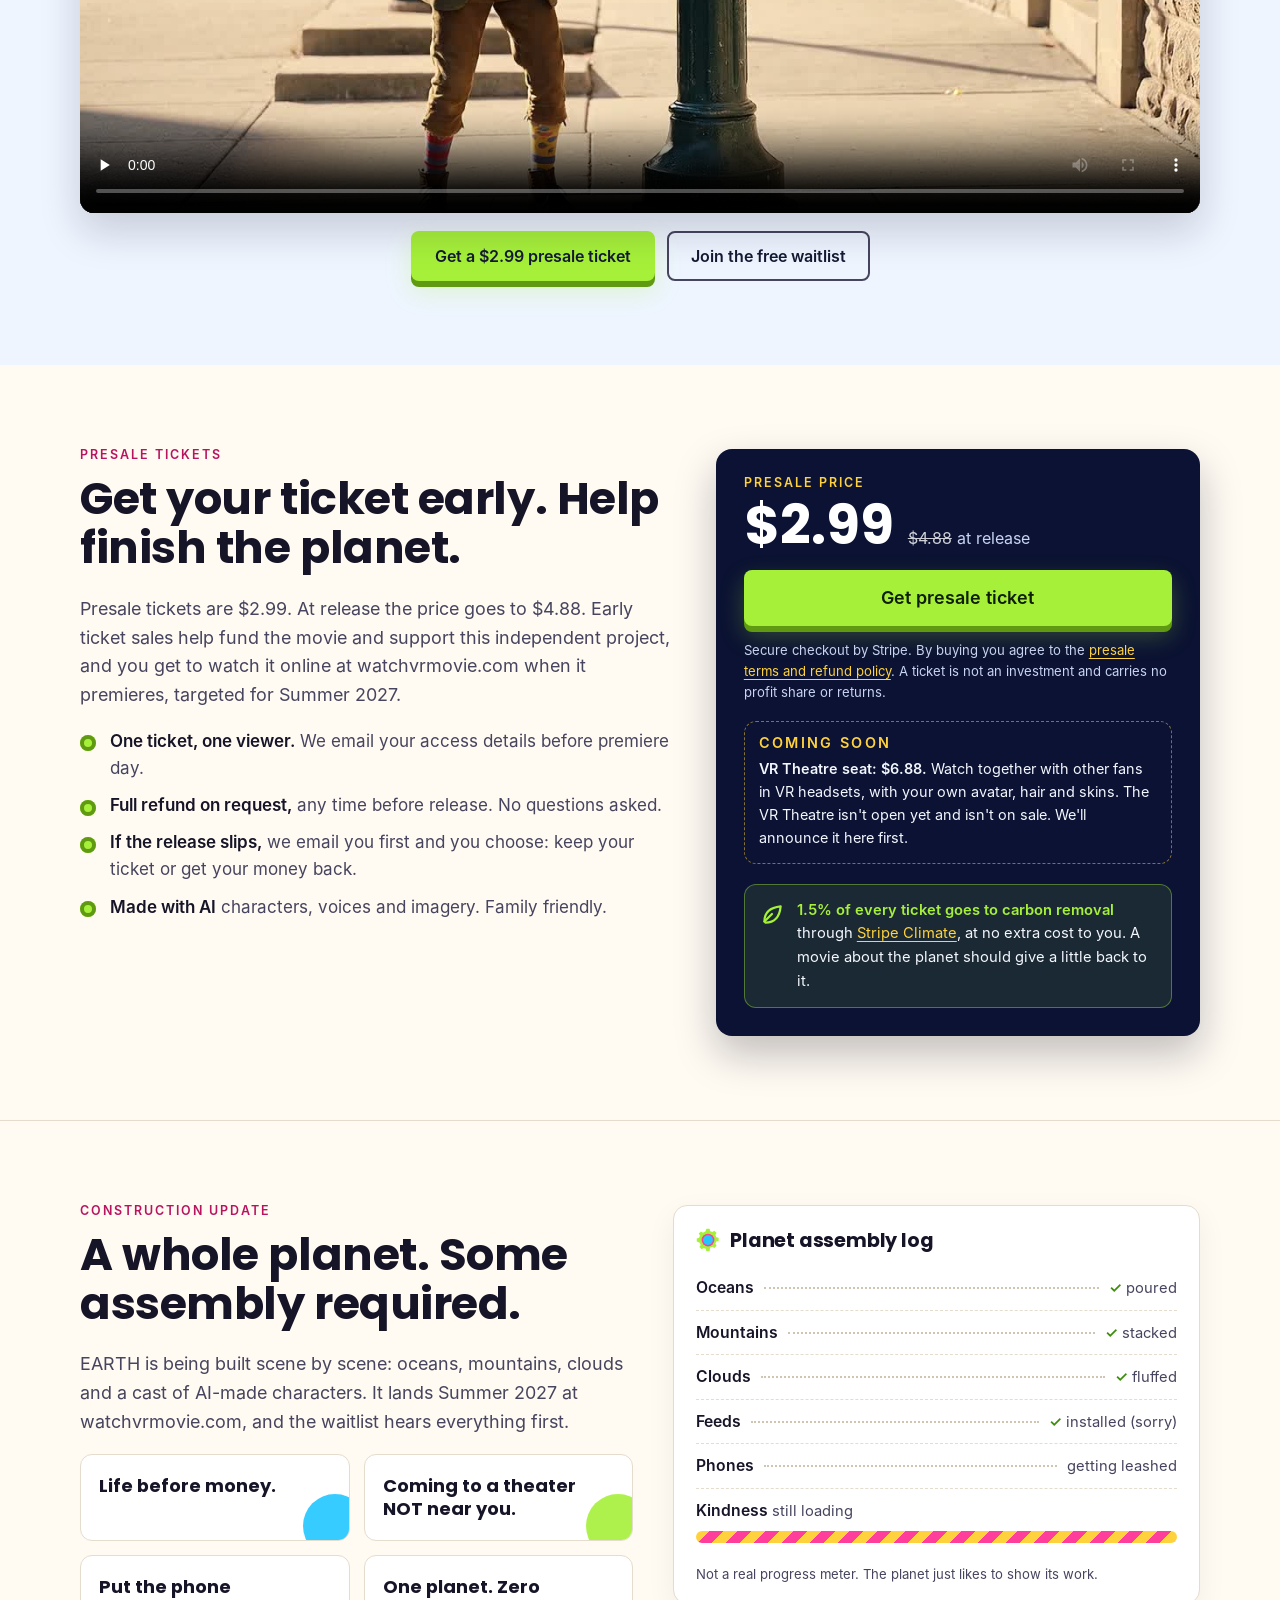
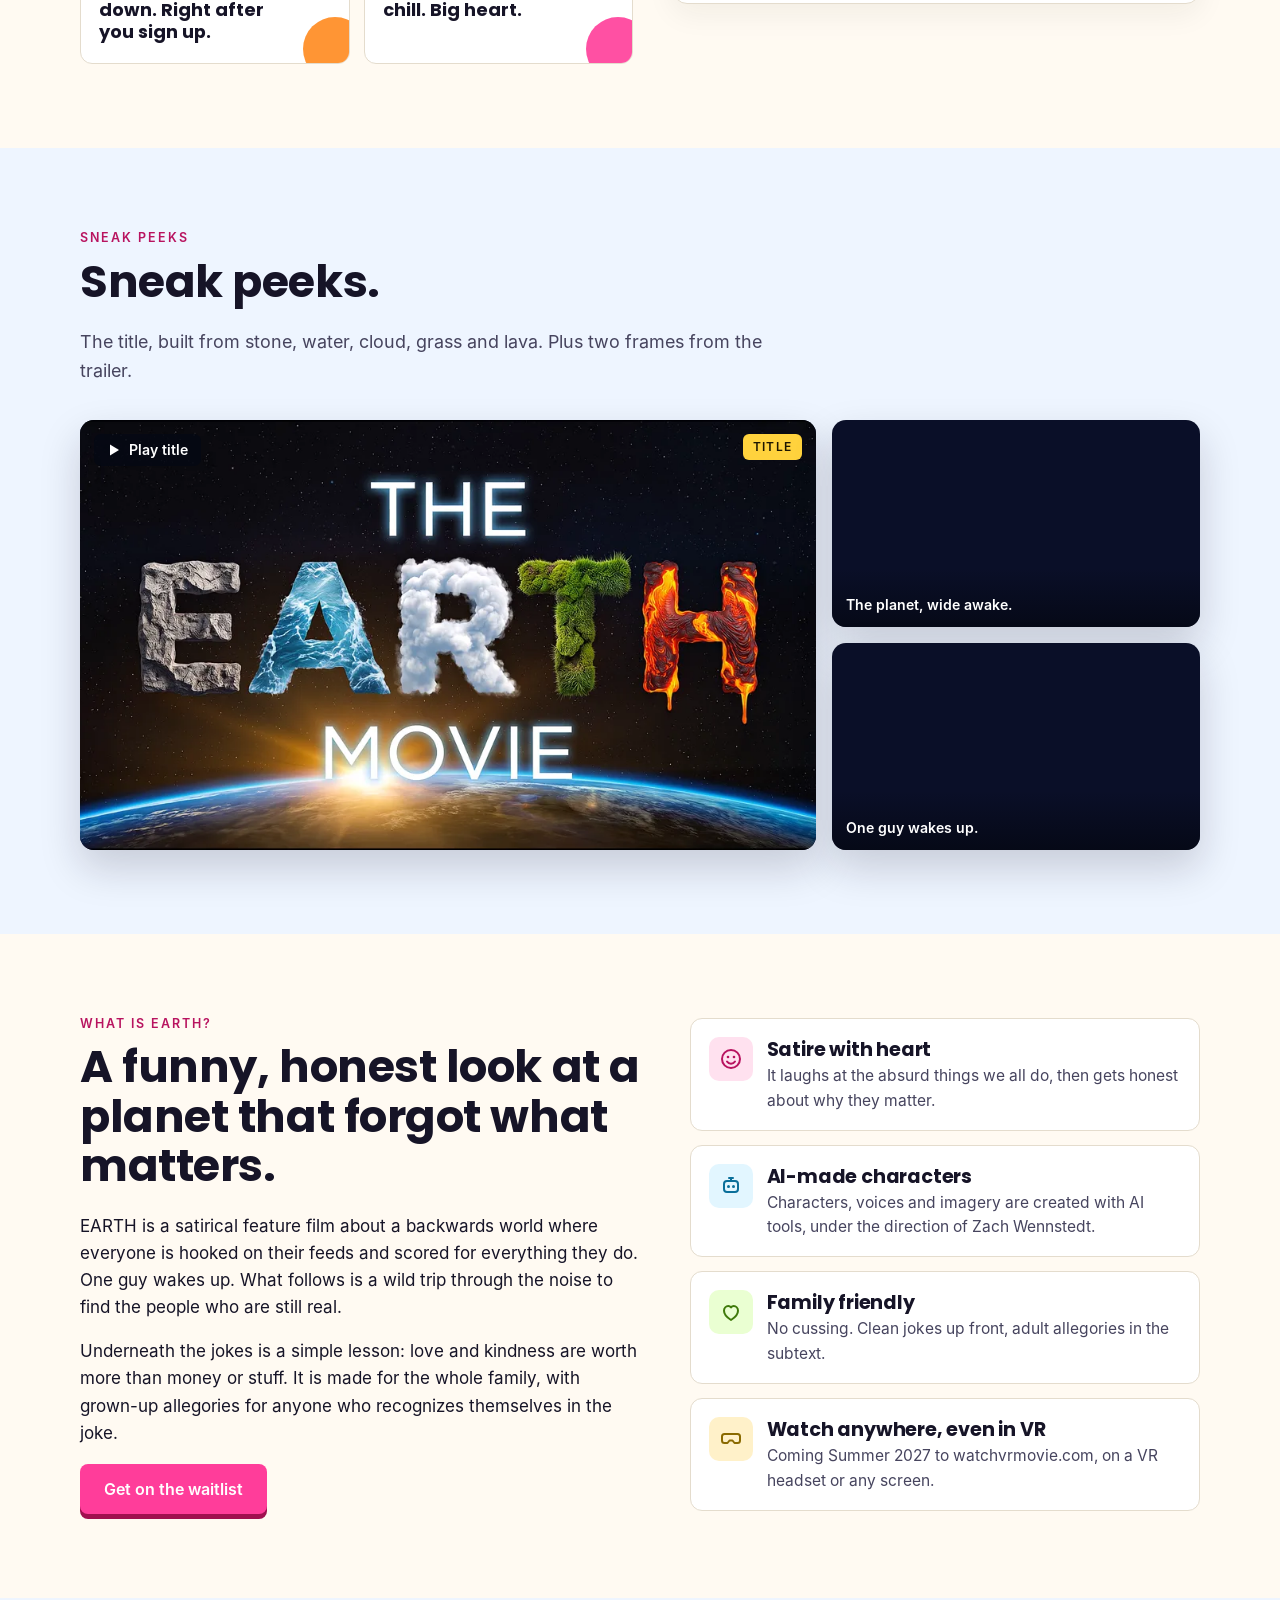
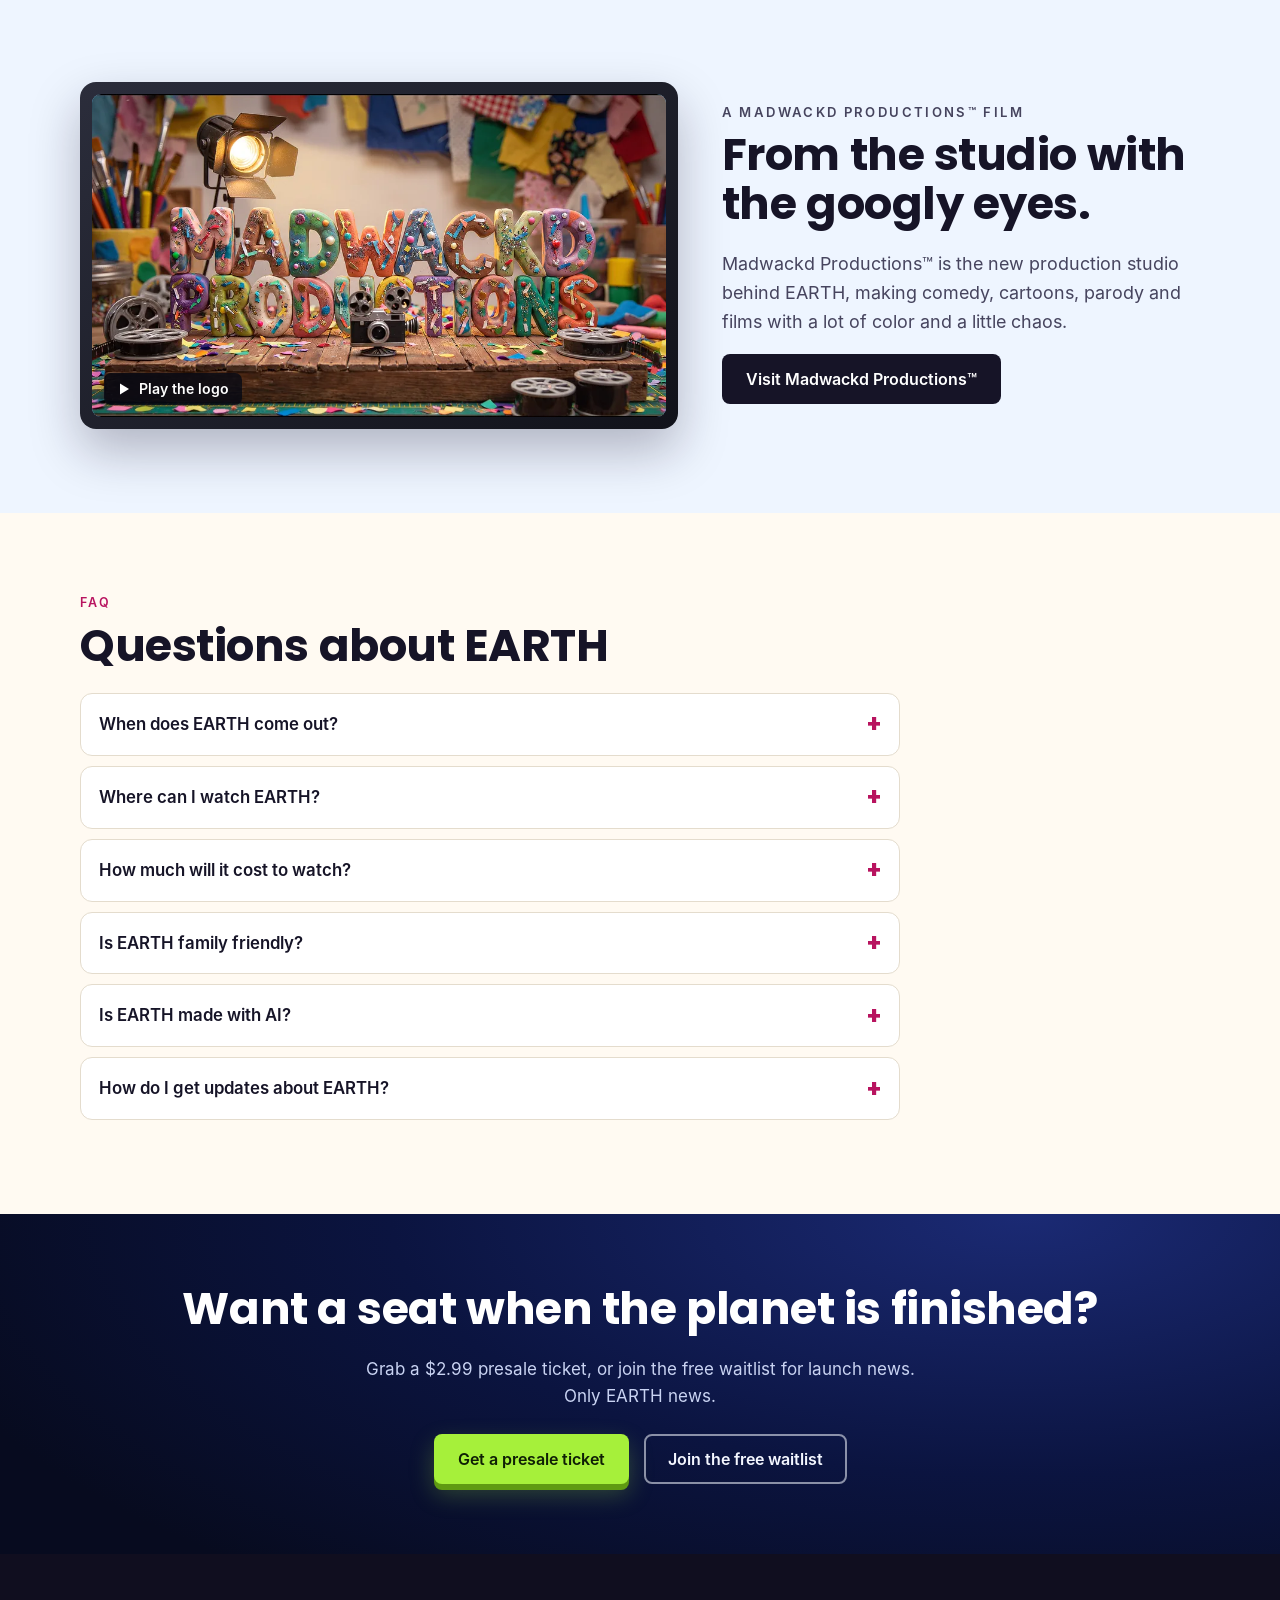
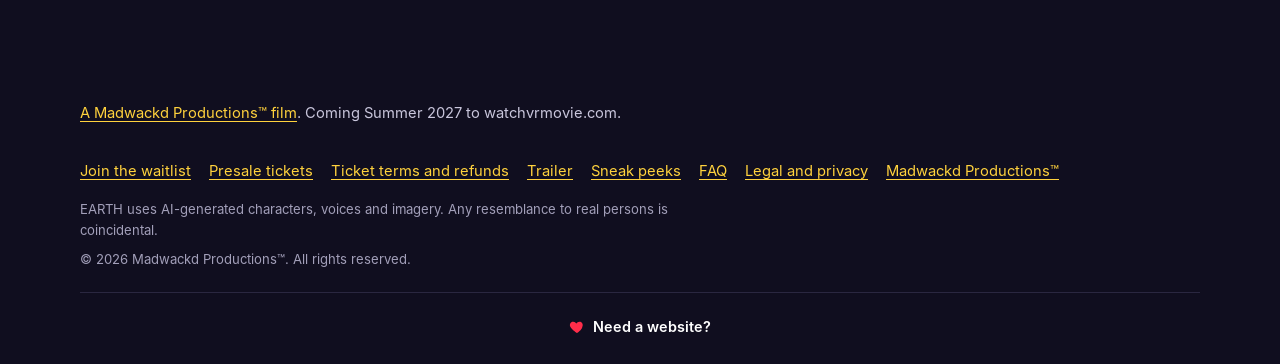
==== commit f00736ca: "Presale tickets live: $2.99 Stripe checkout, terms and refund page, 1.5% Stripe Climate, VR Theatre " ====
--- a/index.html
+++ b/index.html
@@ -29,8 +29,8 @@
 <link rel="apple-touch-icon" href="/apple-touch-icon.png">
 <link rel="manifest" href="/site.webmanifest">
 <link rel="preload" href="/assets/fonts/poppins-700.woff" as="font" type="font/woff" crossorigin>
-<link rel="stylesheet" href="/assets/css/site.css?v=20261109a">
-<script type="application/ld+json">{"@context":"https://schema.org","@graph":[{"@type":"Organization","@id":"https://www.theearthmovie.com/#org","name":"Madwackd Productions","url":"https://www.madwackd.com/","logo":"https://www.theearthmovie.com/assets/img/madwackd-clay-logo-960.webp","sameAs":["https://www.madwackd.com/"]},{"@type":"Person","@id":"https://www.theearthmovie.com/#zach","name":"Zach Wennstedt","worksFor":{"@id":"https://www.theearthmovie.com/#org"}},{"@type":"WebSite","@id":"https://www.theearthmovie.com/#website","url":"https://www.theearthmovie.com/","name":"THE EARTH MOVIE","alternateName":"EARTH","inLanguage":"en-US","publisher":{"@id":"https://www.theearthmovie.com/#org"}},{"@type":"WebPage","@id":"https://www.theearthmovie.com/#webpage","url":"https://www.theearthmovie.com/","name":"THE EARTH MOVIE | Satirical AI Film Coming Summer 2027","description":"THE EARTH MOVIE is a satirical, family-friendly feature film made with AI characters, from Madwackd Productions. Coming Summer 2027 to watchvrmovie.com. Join the waitlist for sneak peeks.","isPartOf":{"@id":"https://www.theearthmovie.com/#website"},"about":{"@id":"https://www.theearthmovie.com/#movie"},"primaryImageOfPage":{"@type":"ImageObject","url":"https://www.theearthmovie.com/assets/img/og-the-earth-movie.jpg","width":1200,"height":630},"inLanguage":"en-US","speakable":{"@type":"SpeakableSpecification","cssSelector":["#hero-title","#hero-tag","#hero-line","#about-text"]}},{"@type":"Movie","@id":"https://www.theearthmovie.com/#movie","name":"THE EARTH MOVIE","alternateName":"EARTH","description":"THE EARTH MOVIE is a satirical feature film about a backwards world hooked on its feeds, where one guy wakes up and learns that love and kindness beat money. Family friendly, with adult allegories and AI-made characters.","url":"https://www.theearthmovie.com/","image":["https://www.theearthmovie.com/assets/img/og-the-earth-movie.jpg","https://www.theearthmovie.com/assets/img/earth-awake-1920.webp","https://www.theearthmovie.com/assets/img/zig-wakes-1920.webp"],"genre":["Satire","Comedy"],"logo":"https://www.theearthmovie.com/assets/img/tem-logo-lg-2x.png","inLanguage":"en-US","productionCompany":{"@id":"https://www.theearthmovie.com/#org"},"sameAs":"https://www.madwackd.com/earth/","director":{"@id":"https://www.theearthmovie.com/#zach"},"producer":{"@id":"https://www.theearthmovie.com/#zach"}},{"@type":"FAQPage","@id":"https://www.theearthmovie.com/#faq","mainEntity":[{"@type":"Question","name":"When does EARTH come out?","acceptedAnswer":{"@type":"Answer","text":"EARTH is planned for Summer 2027. There is no exact date yet. Join the waitlist and you will hear it first."}},{"@type":"Question","name":"Where can I watch EARTH?","acceptedAnswer":{"@type":"Answer","text":"EARTH will premiere at watchvrmovie.com, an online theater you can visit with a VR headset or on a phone, tablet or computer. Coming to a theater NOT near you."}},{"@type":"Question","name":"How much will it cost to watch?","acceptedAnswer":{"@type":"Answer","text":"Ticket details are coming. Waitlist members will get them first."}},{"@type":"Question","name":"Is EARTH family friendly?","acceptedAnswer":{"@type":"Answer","text":"Yes. EARTH is made for families, with no cussing and no crude humor. The satire carries adult allegories that older viewers will catch, but the jokes stay clean."}},{"@type":"Question","name":"Is EARTH made with AI?","acceptedAnswer":{"@type":"Answer","text":"Yes. EARTH uses AI-generated characters, voices and imagery, directed and produced by Zach Wennstedt at Madwackd Productions. Any resemblance to real persons is coincidental."}},{"@type":"Question","name":"How do I get updates about EARTH?","acceptedAnswer":{"@type":"Answer","text":"Join the waitlist on this page with your name and email. We will send news, sneak peeks and ticket details. Your email is used only for EARTH updates and is never sold."}}]}]}</script>
+<link rel="stylesheet" href="/assets/css/site.css?v=20261109p">
+<script type="application/ld+json">{"@context":"https://schema.org","@graph":[{"@type":"Organization","@id":"https://www.theearthmovie.com/#org","name":"Madwackd Productions","url":"https://www.madwackd.com/","logo":"https://www.theearthmovie.com/assets/img/madwackd-clay-logo-960.webp","sameAs":["https://www.madwackd.com/"]},{"@type":"Person","@id":"https://www.theearthmovie.com/#zach","name":"Zach Wennstedt","worksFor":{"@id":"https://www.theearthmovie.com/#org"}},{"@type":"WebSite","@id":"https://www.theearthmovie.com/#website","url":"https://www.theearthmovie.com/","name":"THE EARTH MOVIE","alternateName":"EARTH","inLanguage":"en-US","publisher":{"@id":"https://www.theearthmovie.com/#org"}},{"@type":"WebPage","@id":"https://www.theearthmovie.com/#webpage","url":"https://www.theearthmovie.com/","name":"THE EARTH MOVIE | Satirical AI Film Coming Summer 2027","description":"THE EARTH MOVIE is a satirical, family-friendly feature film made with AI characters, from Madwackd Productions. Coming Summer 2027 to watchvrmovie.com. Join the waitlist for sneak peeks.","isPartOf":{"@id":"https://www.theearthmovie.com/#website"},"about":{"@id":"https://www.theearthmovie.com/#movie"},"primaryImageOfPage":{"@type":"ImageObject","url":"https://www.theearthmovie.com/assets/img/og-the-earth-movie.jpg","width":1200,"height":630},"inLanguage":"en-US","speakable":{"@type":"SpeakableSpecification","cssSelector":["#hero-title","#hero-tag","#hero-line","#about-text"]}},{"@type":"Movie","@id":"https://www.theearthmovie.com/#movie","name":"THE EARTH MOVIE","alternateName":"EARTH","description":"THE EARTH MOVIE is a satirical feature film about a backwards world hooked on its feeds, where one guy wakes up and learns that love and kindness beat money. Family friendly, with adult allegories and AI-made characters.","url":"https://www.theearthmovie.com/","image":["https://www.theearthmovie.com/assets/img/og-the-earth-movie.jpg","https://www.theearthmovie.com/assets/img/earth-awake-1920.webp","https://www.theearthmovie.com/assets/img/zig-wakes-1920.webp"],"genre":["Satire","Comedy"],"logo":"https://www.theearthmovie.com/assets/img/tem-logo-lg-2x.png","inLanguage":"en-US","productionCompany":{"@id":"https://www.theearthmovie.com/#org"},"sameAs":"https://www.madwackd.com/earth/","director":{"@id":"https://www.theearthmovie.com/#zach"},"producer":{"@id":"https://www.theearthmovie.com/#zach"}},{"@type":"FAQPage","@id":"https://www.theearthmovie.com/#faq","mainEntity":[{"@type":"Question","name":"When does EARTH come out?","acceptedAnswer":{"@type":"Answer","text":"EARTH is planned for Summer 2027. There is no exact date yet. Join the waitlist and you will hear it first."}},{"@type":"Question","name":"Where can I watch EARTH?","acceptedAnswer":{"@type":"Answer","text":"EARTH will premiere at watchvrmovie.com, an online theater you can visit with a VR headset or on a phone, tablet or computer. Coming to a theater NOT near you."}},{"@type":"Question","name":"How much will it cost to watch?","acceptedAnswer":{"@type":"Answer","text":"Presale tickets are $2.99 right now. The regular price at release will be $4.88. You can get a full refund on request any time before release."}},{"@type":"Question","name":"Is EARTH family friendly?","acceptedAnswer":{"@type":"Answer","text":"Yes. EARTH is made for families, with no cussing and no crude humor. The satire carries adult allegories that older viewers will catch, but the jokes stay clean."}},{"@type":"Question","name":"Is EARTH made with AI?","acceptedAnswer":{"@type":"Answer","text":"Yes. EARTH uses AI-generated characters, voices and imagery, directed and produced by Zach Wennstedt at Madwackd Productions. Any resemblance to real persons is coincidental."}},{"@type":"Question","name":"How do I get updates about EARTH?","acceptedAnswer":{"@type":"Answer","text":"Join the waitlist on this page with your name and email. We will send news, sneak peeks and ticket details. Your email is used only for EARTH updates and is never sold."}}]}]}</script>
 </head>
 <body>
 <a class="skip" href="#main">Skip to content</a>
@@ -44,6 +44,7 @@
     <button class="menu-btn" type="button" aria-expanded="false" aria-controls="nav" aria-label="Menu"><span></span><span></span><span></span></button>
     <nav class="nav" id="nav" aria-label="Main">
       <a href="#trailer">Trailer</a>
+      <a href="#tickets">Tickets</a>
       <a href="#peek">Sneak peeks</a>
       <a href="#about">What is EARTH?</a>
       <a href="#faq">FAQ</a>
@@ -57,6 +58,7 @@
     <h1 id="hero-title"><span class="earth">EARTH</span> is being assembled.</h1>
     <p class="tagline" id="hero-tag">Made with AI. Made for humanity.</p>
     <p class="line" id="hero-line">THE EARTH MOVIE is a satirical feature film, coming to a theater NOT near you.</p>
+    <p class="hero-buy"><a class="btn btn-pink" href="#tickets">Get your $2.99 presale ticket</a><span>Presale tickets help fund the movie and support this project.</span></p>
     <form class="join" id="join" novalidate data-a="aW5mbw==" data-b="ZXlldG9hZA==" data-c="LmNvbQ==" aria-describedby="wl-fine">
       <div class="join-row">
         <div class="field"><label for="wl-name">Name</label><input id="wl-name" name="name" type="text" autocomplete="name" placeholder="Your name" required maxlength="80"></div>
@@ -73,9 +75,9 @@
       </fieldset>
       <div class="hp" aria-hidden="true"><label>Leave empty<input type="text" name="_honey" tabindex="-1" autocomplete="off"></label></div>
       <input type="hidden" name="_subject" value="EARTH waitlist signup">
-      <div class="join-go"><button class="btn btn-go btn-seat" type="submit">Save my free seat <svg viewBox="0 0 20 20" aria-hidden="true"><path d="M4 10h11M11 5l5 5-5 5" fill="none" stroke="currentColor" stroke-width="2.4" stroke-linecap="round" stroke-linejoin="round"/></svg></button></div>
+      <div class="join-go"><button class="btn btn-go btn-seat" type="submit">Join the free waitlist <svg viewBox="0 0 20 20" aria-hidden="true"><path d="M4 10h11M11 5l5 5-5 5" fill="none" stroke="currentColor" stroke-width="2.4" stroke-linecap="round" stroke-linejoin="round"/></svg></button></div>
       <p class="status" role="status" aria-live="polite"></p>
-      <p class="fine" id="wl-fine">Be first to see the trailer. EARTH news only, never sold. <a href="/legal/#privacy">Privacy</a> &middot; <a href="#trailer">&#9654; Watch the trailer</a></p>
+      <p class="fine" id="wl-fine">Be first to see the trailer. EARTH news only, never sold. <a href="/legal/#privacy">Privacy</a> &middot; <a href="#trailer">&#9654; Watch the trailer</a> &middot; <a href="#tickets">$2.99 presale tickets</a></p>
     </form>
   </div>
   <div class="hero-stage" aria-hidden="true"><p class="gear-hint">Grab a gear. Spin it. Tap it.</p></div>
@@ -93,7 +95,37 @@
         <source src="/assets/media/earth-trailer-720.mp4" type="video/mp4">
       </video>
     </figure>
-    <p class="fine trailer-cta"><a class="btn btn-go" href="#join">Save my free seat</a></p>
+    <p class="fine trailer-cta"><a class="btn btn-go" href="#tickets">Get a $2.99 presale ticket</a> <a class="btn btn-line-dk" href="#join" data-focus-join>Join the free waitlist</a></p>
+  </div>
+</section>
+
+<section class="band band-line" id="tickets" aria-labelledby="tickets-title">
+  <div class="wrap tickets">
+    <div>
+      <p class="kicker">Presale tickets</p>
+      <h2 id="tickets-title">Get your ticket early. Help finish the planet.</h2>
+      <p class="lede">Presale tickets are $2.99. At release the price goes to $4.88. Early ticket sales help fund the movie and support this independent project, and you get to watch it online at watchvrmovie.com when it premieres, targeted for Summer 2027.</p>
+      <ul class="tk-list">
+        <li><strong>One ticket, one viewer.</strong> We email your access details before premiere day.</li>
+        <li><strong>Full refund on request,</strong> any time before release. No questions asked.</li>
+        <li><strong>If the release slips,</strong> we email you first and you choose: keep your ticket or get your money back.</li>
+        <li><strong>Made with AI</strong> characters, voices and imagery. Family friendly.</li>
+      </ul>
+    </div>
+    <div class="tk-card">
+      <p class="tk-tag">Presale price</p>
+      <p class="tk-price"><span class="tk-now">$2.99</span> <span class="tk-was"><span class="sr">Regular price at release:</span> <s>$4.88</s> at release</span></p>
+      <a class="btn btn-go tk-buy" href="https://buy.stripe.com/eVqdR8br7blt1PCfUv1B600" rel="noopener">Get presale ticket</a>
+      <p class="tk-fine">Secure checkout by Stripe. By buying you agree to the <a href="/tickets/">presale terms and refund policy</a>. A ticket is not an investment and carries no profit share or returns.</p>
+      <div class="tk-vr">
+        <p class="tk-tag">Coming soon</p>
+        <p><strong>VR Theatre seat: $6.88.</strong> Watch together with other fans in VR headsets, with your own avatar, hair and skins. The VR Theatre isn't open yet and isn't on sale. We'll announce it here first.</p>
+      </div>
+      <div class="tk-climate">
+        <svg viewBox="0 0 24 24" aria-hidden="true" fill="none" stroke="currentColor" stroke-width="2" stroke-linecap="round" stroke-linejoin="round"><path d="M5 19c0-8 5-13 15-14-1 10-6 15-14 15"/><path d="M5 19l7-7"/></svg>
+        <p><strong>1.5% of every ticket goes to carbon removal</strong> through <a href="https://stripe.com/climate" rel="noopener">Stripe Climate</a>, at no extra cost to you. A movie about the planet should give a little back to it.</p>
+      </div>
+    </div>
   </div>
 </section>
 
@@ -203,7 +235,7 @@
 </details>
 <details>
 <summary>How much will it cost to watch?</summary>
-<p>Ticket details are coming. Waitlist members will get them first.</p>
+<p>Presale tickets are $2.99 right now. The regular price at release will be $4.88. You can get a full refund on request any time before release. <a href="/tickets/">Ticket terms and refunds</a>.</p>
 </details>
 <details>
 <summary>Is EARTH family friendly?</summary>
@@ -224,8 +256,8 @@
 <section class="cta" aria-labelledby="cta-title">
   <div class="wrap">
     <h2 id="cta-title">Want a seat when the planet is finished?</h2>
-    <p>Be first to hear about tickets and launch night. Only EARTH news.</p>
-    <a class="btn btn-go" href="#join" data-focus-join>Join the waitlist</a>
+    <p>Grab a $2.99 presale ticket, or join the free waitlist for launch news. Only EARTH news.</p>
+    <a class="btn btn-go" href="#tickets">Get a presale ticket</a> <a class="btn btn-line" href="#join" data-focus-join>Join the free waitlist</a>
   </div>
 </section>
 </main>
@@ -238,6 +270,8 @@
       </div>
       <nav aria-label="Footer">
         <a href="#join">Join the waitlist</a>
+        <a href="#tickets">Presale tickets</a>
+        <a href="/tickets/">Ticket terms and refunds</a>
         <a href="#trailer">Trailer</a>
       <a href="#peek">Sneak peeks</a>
         <a href="#faq">FAQ</a>
@@ -251,6 +285,6 @@
   </div>
 </footer>
 <script src="/assets/js/machine.js" defer></script>
-<script src="/assets/js/site.js?v=20261109a" defer></script>
+<script src="/assets/js/site.js?v=20261109p" defer></script>
 </body>
 </html>
--- a/assets/css/site.css
+++ b/assets/css/site.css
@@ -266,3 +266,41 @@
 .trailer-frame video{object-fit:contain;background:#000}
 .trailer-cta{margin-top:18px;text-align:center}
 .trailer-cta a.btn,.trailer-cta a.btn:hover{color:#141a33;text-decoration:none}
+.sr{position:absolute;width:1px;height:1px;overflow:hidden;clip:rect(0 0 0 0);white-space:nowrap}
+.trailer-cta{display:flex;flex-wrap:wrap;justify-content:center;gap:12px}
+.btn-line-dk{background:transparent;color:var(--ink);border-color:var(--ink2)}
+.btn-line-dk:hover{background:#fff;border-color:var(--ink)}
+.cta .btn+.btn{margin-left:10px}
+.tickets{display:grid;grid-template-columns:1.1fr .9fr;gap:44px;align-items:start}
+.tk-list{list-style:none;padding:0;margin:18px 0 0;display:grid;gap:10px;max-width:38em}
+.tk-list li{position:relative;padding-left:30px;color:var(--ink2)}
+.tk-list li::before{content:"";position:absolute;left:0;top:.45em;width:16px;height:16px;border-radius:50%;background:var(--lime);box-shadow:inset 0 0 0 4px #5f9a12}
+.tk-list strong{color:var(--ink)}
+.tk-card{background:var(--card);color:var(--hero-ink);border-radius:16px;padding:28px;box-shadow:0 18px 40px rgba(7,11,31,.25)}
+.tk-tag{font:700 .78rem/1 var(--ui);letter-spacing:.16em;text-transform:uppercase;color:var(--yellow);margin:0 0 8px}
+.tk-price{display:flex;align-items:baseline;flex-wrap:wrap;gap:6px 14px;margin:0 0 18px}
+.tk-now{font:700 3.4rem/1 var(--display);color:#fff}
+.tk-was{color:var(--hero-ink2);font-size:1rem}
+.tk-was s{color:#fff;opacity:.8}
+.tk-buy{width:100%;font-size:1.12rem;padding:17px 22px}
+.tk-buy,.tk-buy:hover{color:#0f1f05}
+.tk-fine{font-size:.82rem;color:var(--hero-ink2);margin:14px 0 0}
+.tk-card a:not(.btn){color:var(--yellow)}
+.tk-climate{display:flex;gap:12px;align-items:flex-start;margin-top:20px;padding:14px;border-radius:12px;background:rgba(166,240,58,.1);border:1px solid rgba(166,240,58,.4)}
+.tk-climate svg{flex:0 0 26px;width:26px;height:26px;color:var(--lime);margin-top:2px}
+.tk-climate p{margin:0;font-size:.92rem;color:var(--hero-ink)}
+.tk-climate strong{color:var(--lime)}
+.tk-sum{background:#fff;border:1.5px solid var(--line);border-radius:14px;padding:20px 22px;margin:22px 0 8px}
+.tk-sum p{margin:0 0 8px}
+.tk-sum p:last-child{margin:12px 0 0}
+.page ul,.page ol{padding-left:1.3em}
+.page li{margin:0 0 .5em}
+@media (max-width:900px){.tickets{grid-template-columns:1fr;gap:28px}}
+@media (max-width:760px){.tk-card{padding:22px}.tk-now{font-size:2.9rem}.cta .btn{display:flex;margin:0 auto 12px;max-width:320px}.cta .btn+.btn{margin-left:auto}}
+.band-line{border-bottom:1px solid var(--line)}
+.hero-buy{display:flex;flex-wrap:wrap;align-items:center;gap:8px 14px;margin:0 0 16px}
+.hero-buy span{font-size:.9rem;color:var(--hero-ink2)}
+.tk-vr{margin-top:18px;padding:14px;border-radius:12px;border:1px dashed rgba(255,210,61,.5)}
+.tk-vr p{margin:0;font-size:.9rem}
+.tk-vr .tk-tag{margin-bottom:6px}
+@media (max-width:760px){.hero-buy .btn{width:100%}}
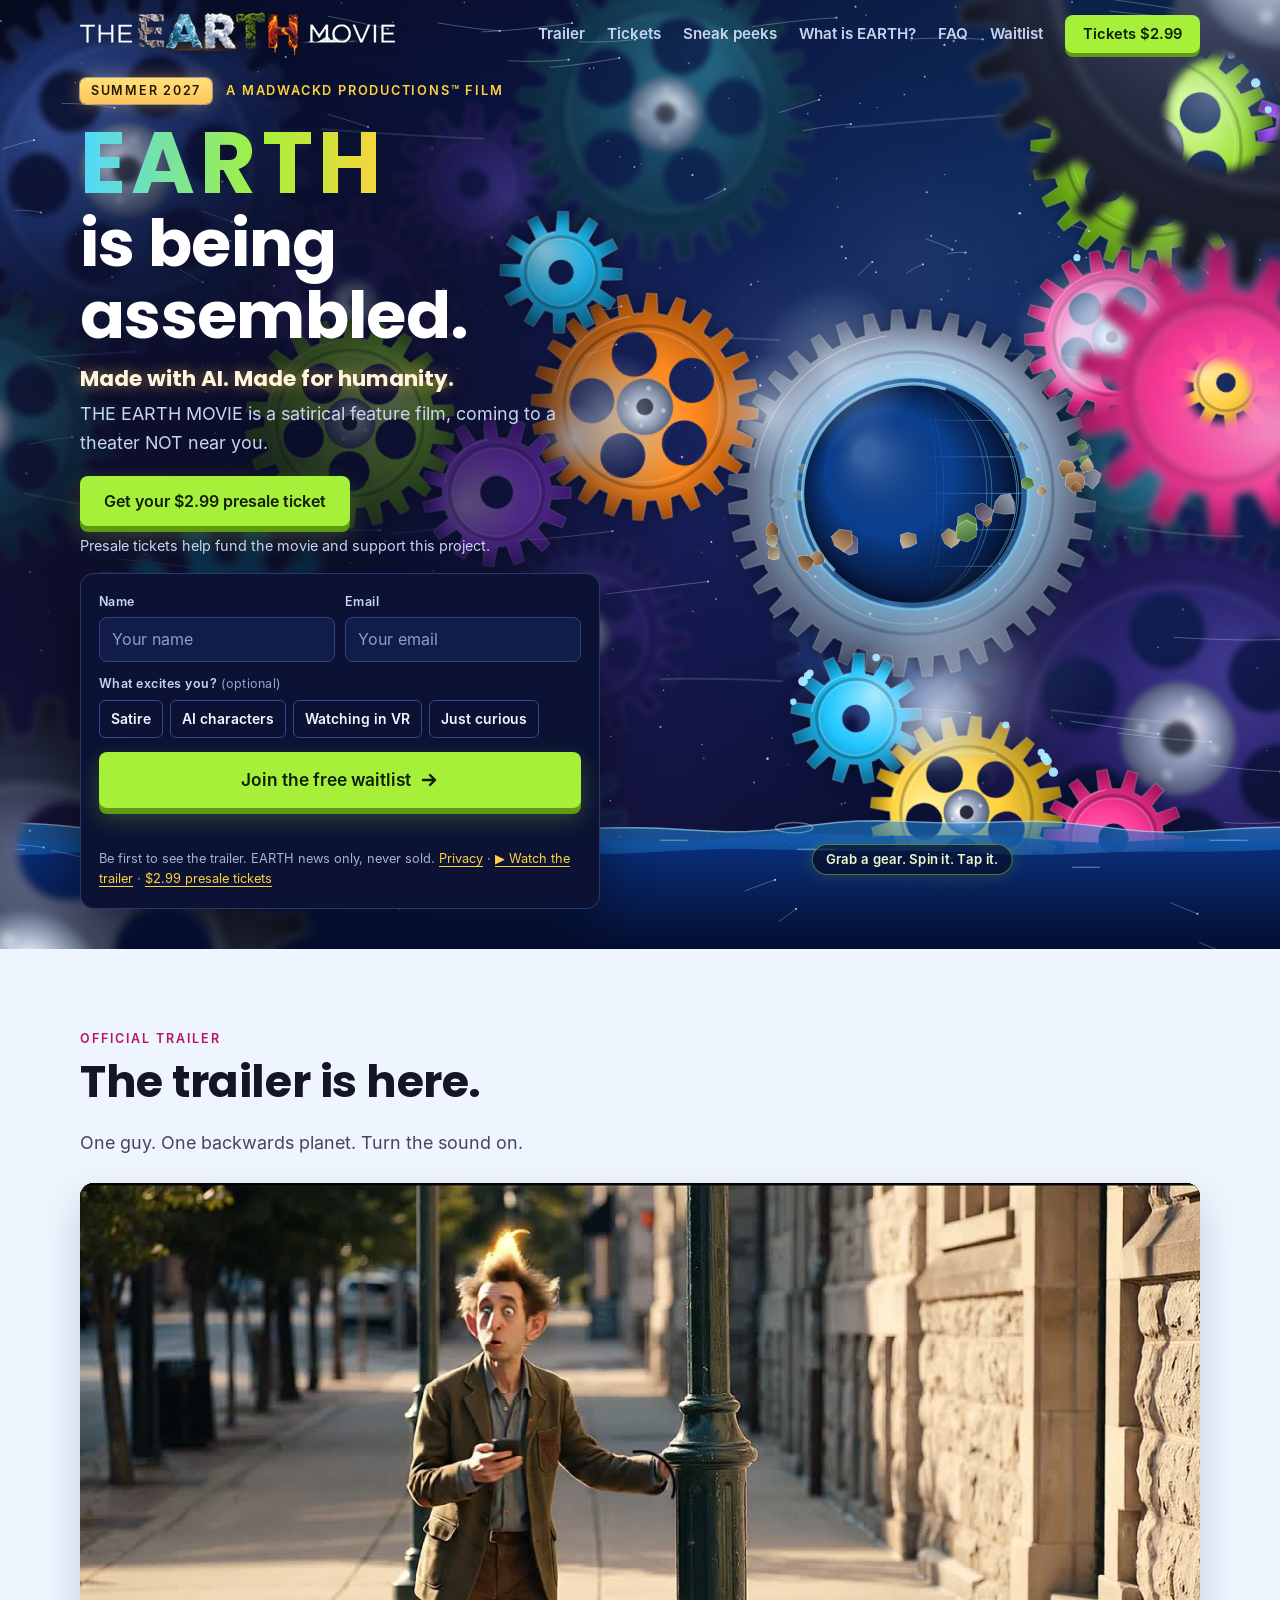
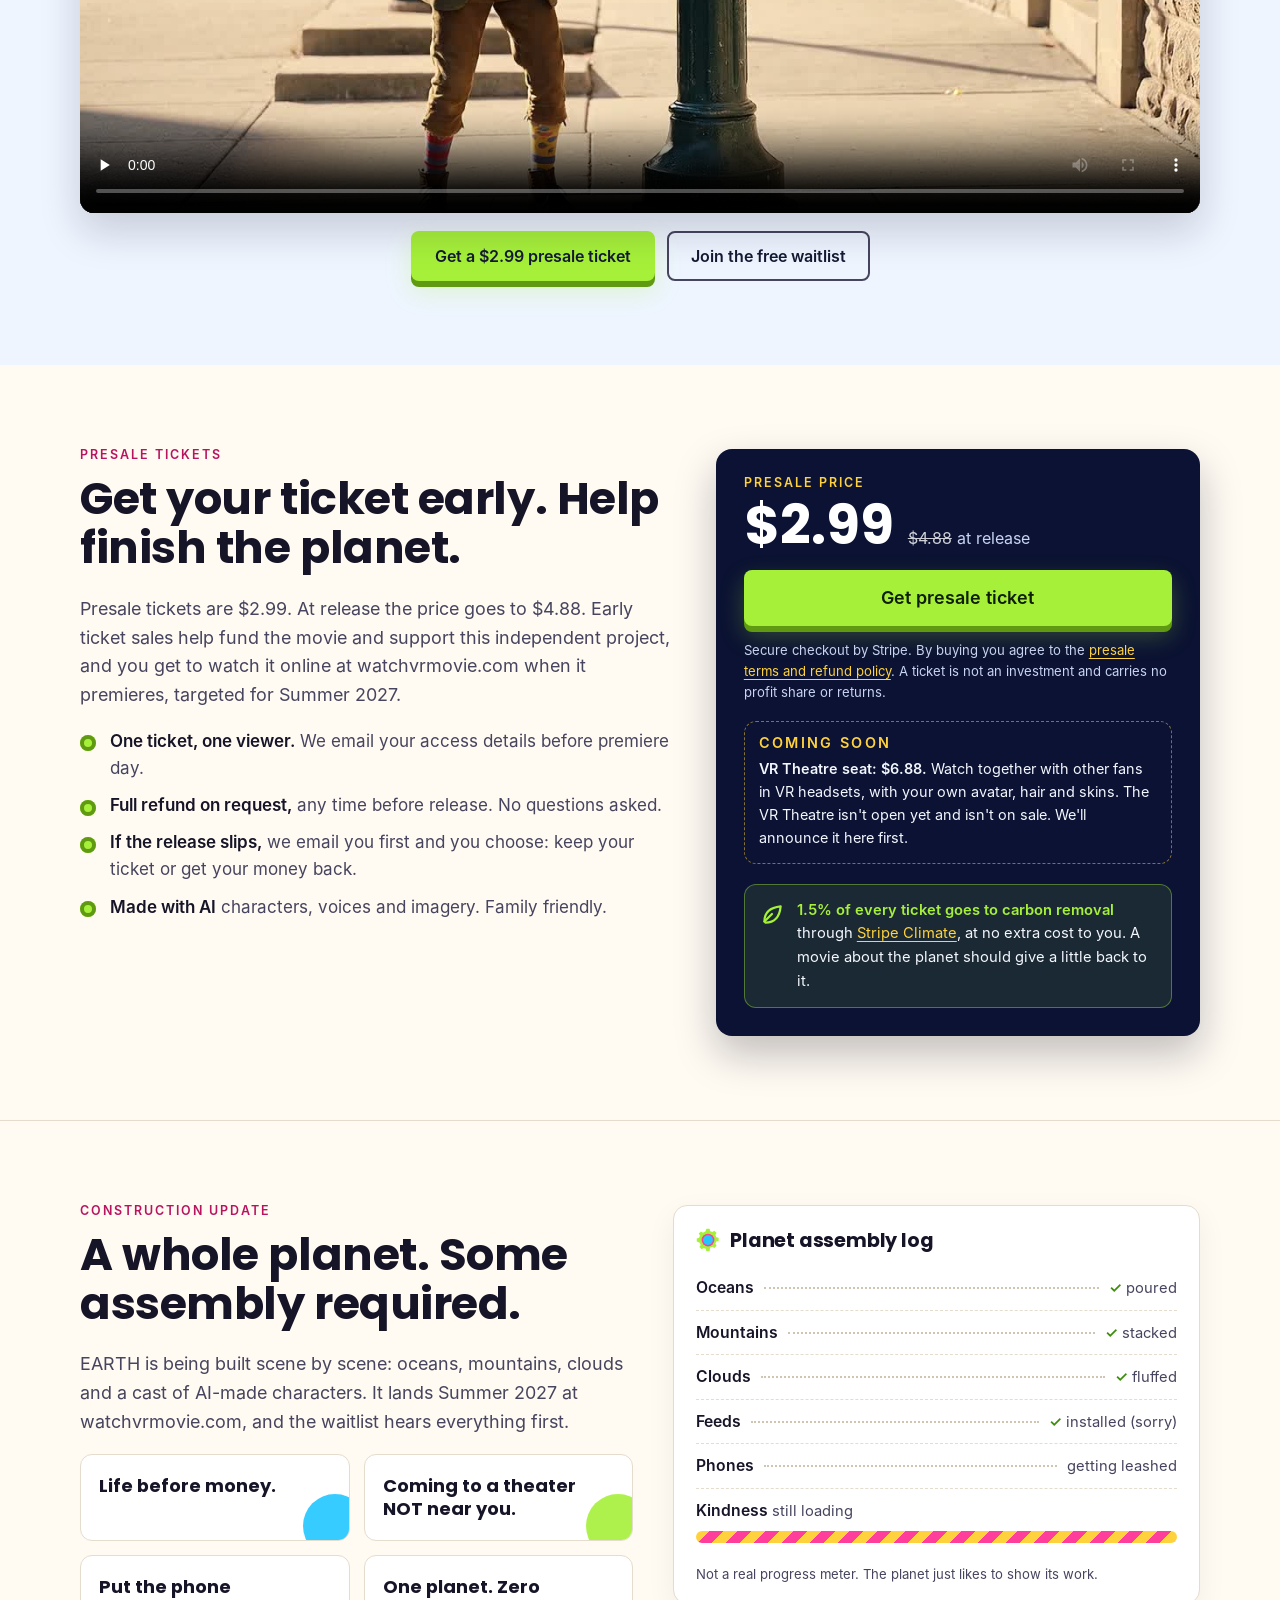
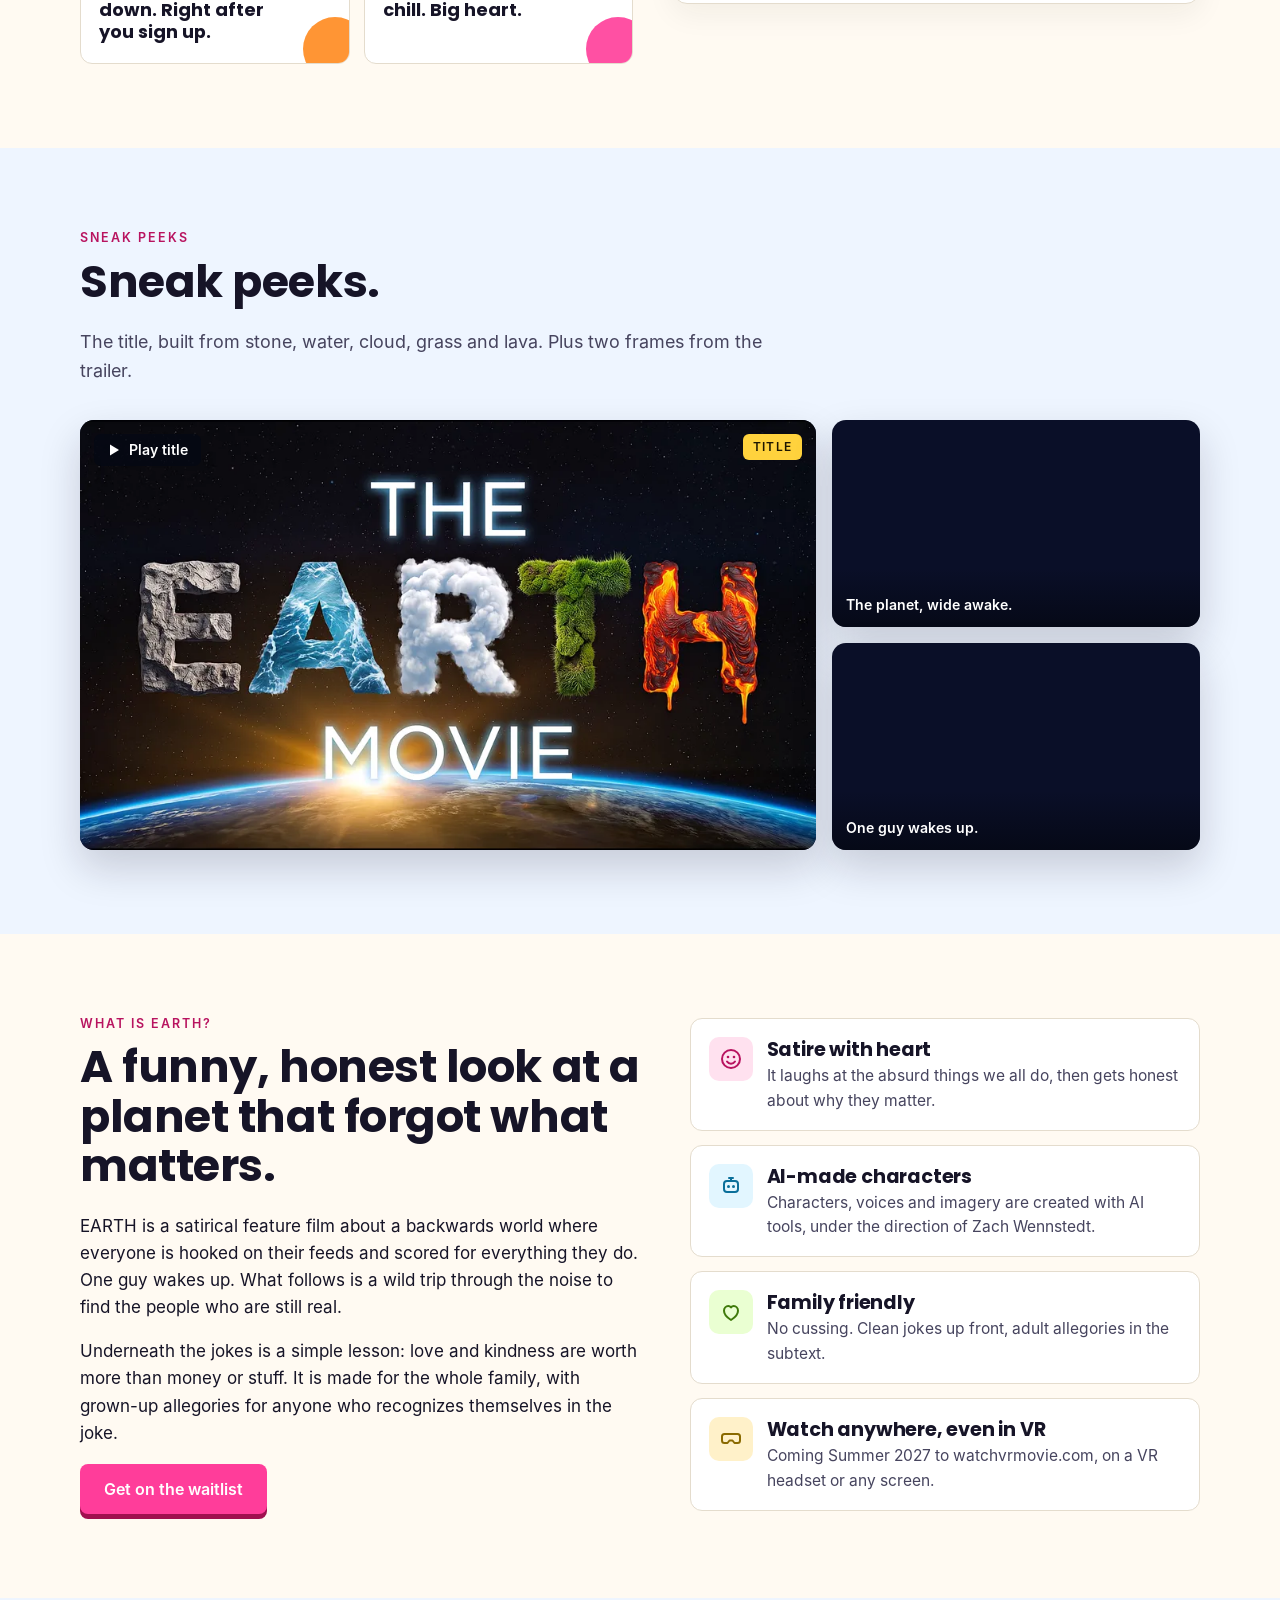
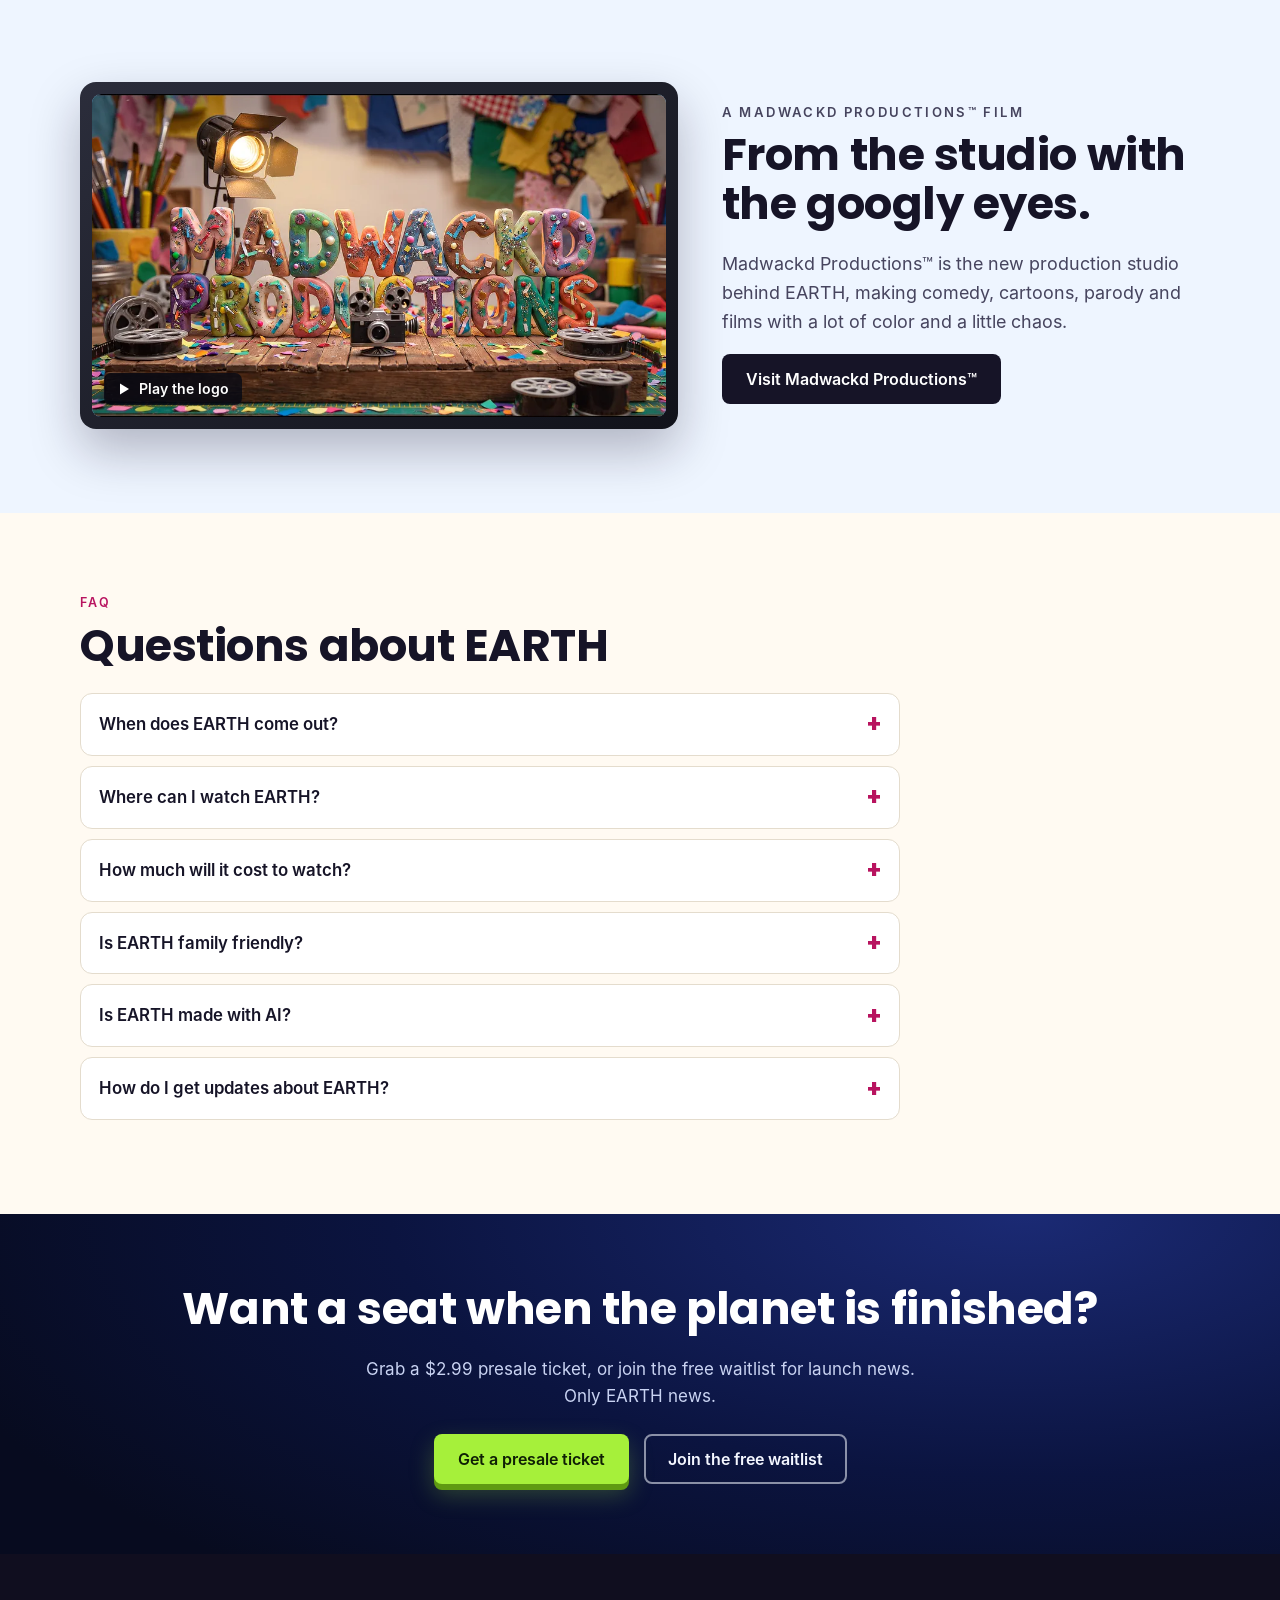
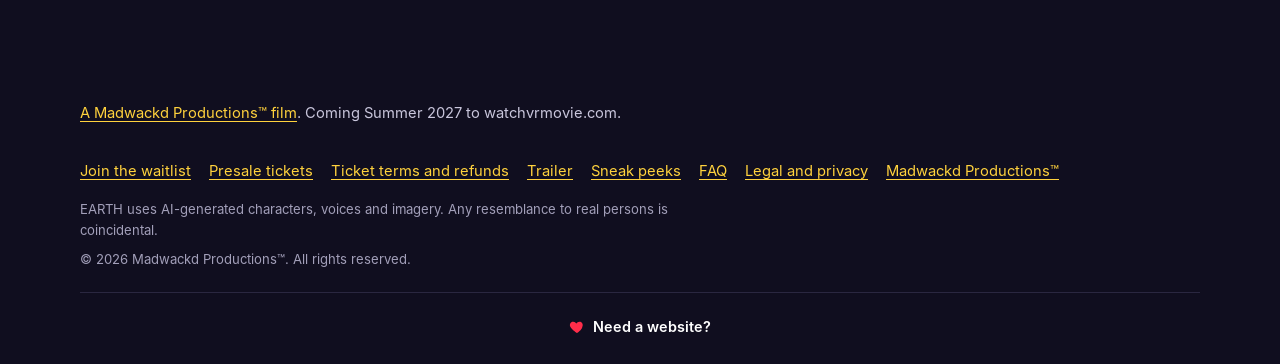
==== commit 7ef714ab: "Header button: Tickets $2.99 on every page; hero ticket button primary Co-Authored-By: Claude Opus 5" ====
--- a/index.html
+++ b/index.html
@@ -48,7 +48,8 @@
       <a href="#peek">Sneak peeks</a>
       <a href="#about">What is EARTH?</a>
       <a href="#faq">FAQ</a>
-      <a class="btn btn-go" href="#join" data-focus-join>Join the waitlist</a>
+      <a href="#join" data-focus-join>Waitlist</a>
+      <a class="btn btn-go" href="#tickets">Tickets $2.99</a>
     </nav>
   </div>
 </header>
@@ -58,7 +59,7 @@
     <h1 id="hero-title"><span class="earth">EARTH</span> is being assembled.</h1>
     <p class="tagline" id="hero-tag">Made with AI. Made for humanity.</p>
     <p class="line" id="hero-line">THE EARTH MOVIE is a satirical feature film, coming to a theater NOT near you.</p>
-    <p class="hero-buy"><a class="btn btn-pink" href="#tickets">Get your $2.99 presale ticket</a><span>Presale tickets help fund the movie and support this project.</span></p>
+    <p class="hero-buy"><a class="btn btn-go" href="#tickets">Get your $2.99 presale ticket</a><span>Presale tickets help fund the movie and support this project.</span></p>
     <form class="join" id="join" novalidate data-a="aW5mbw==" data-b="ZXlldG9hZA==" data-c="LmNvbQ==" aria-describedby="wl-fine">
       <div class="join-row">
         <div class="field"><label for="wl-name">Name</label><input id="wl-name" name="name" type="text" autocomplete="name" placeholder="Your name" required maxlength="80"></div>
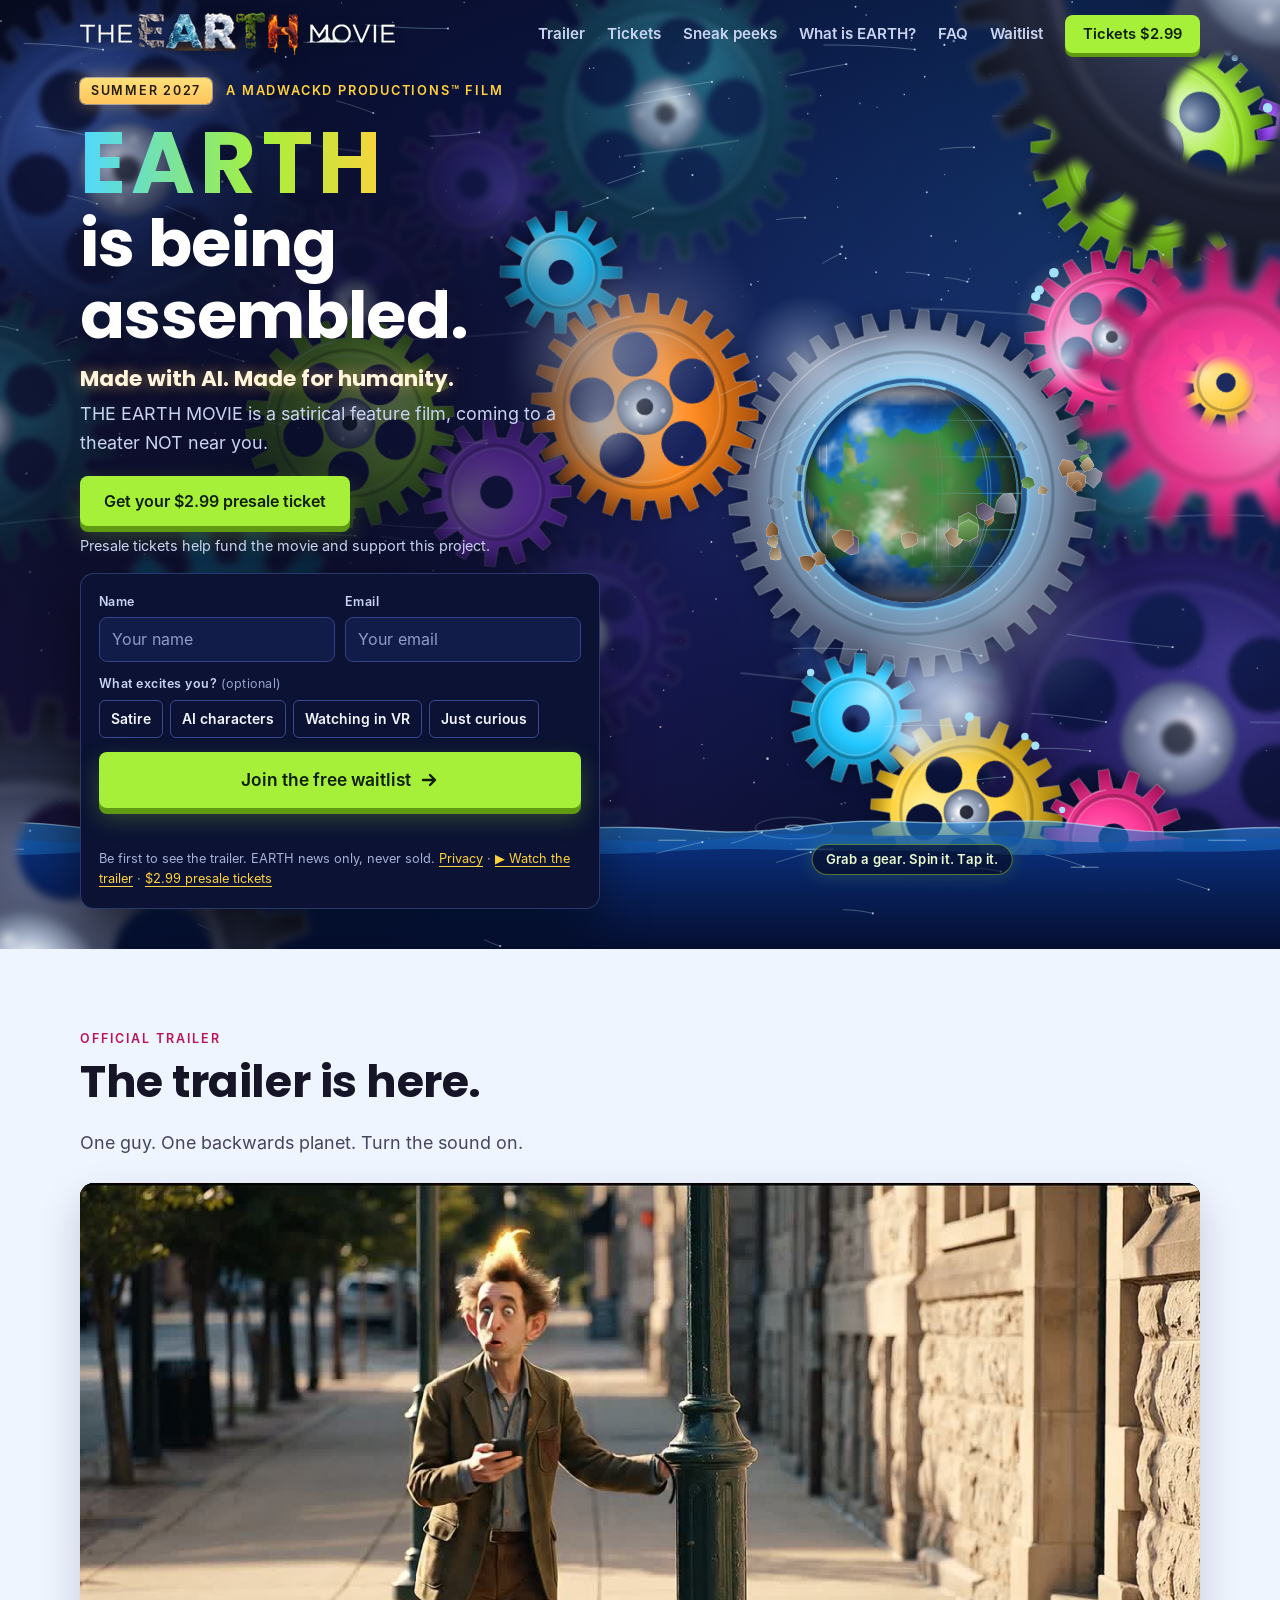
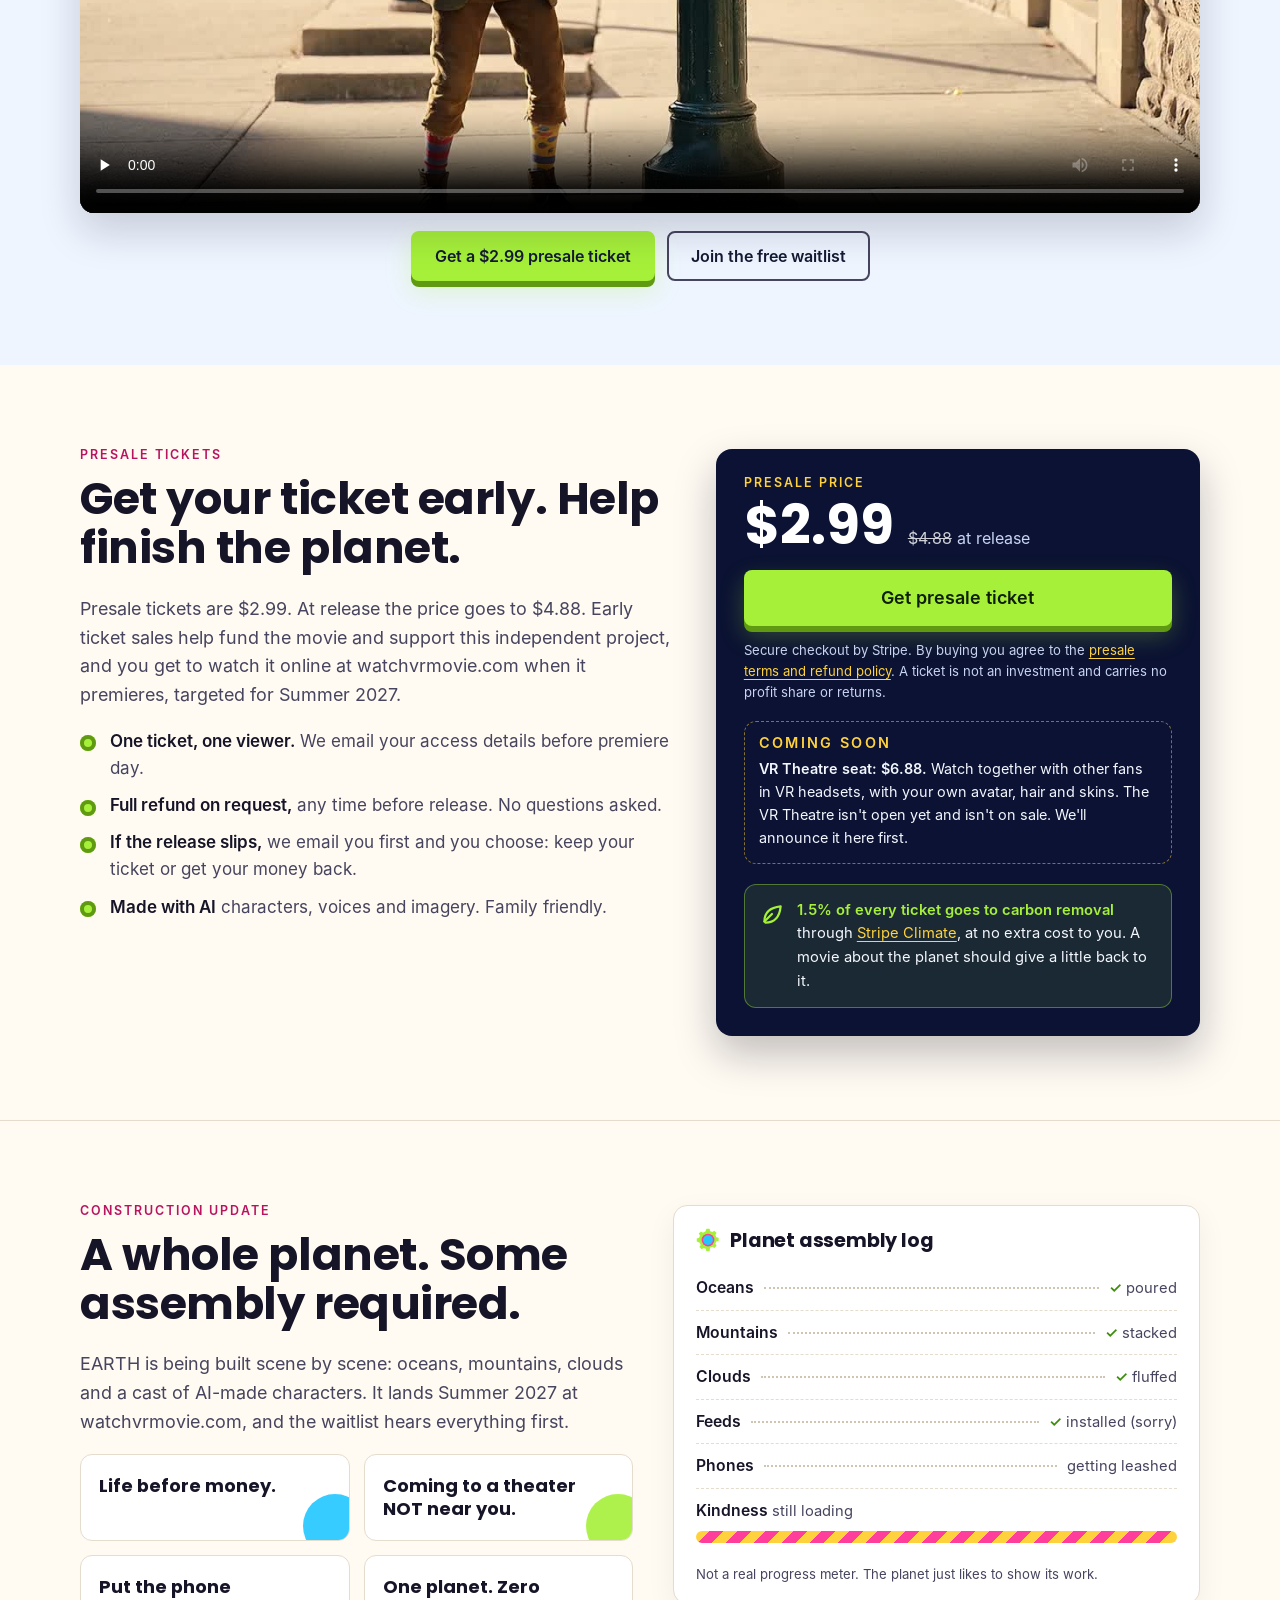
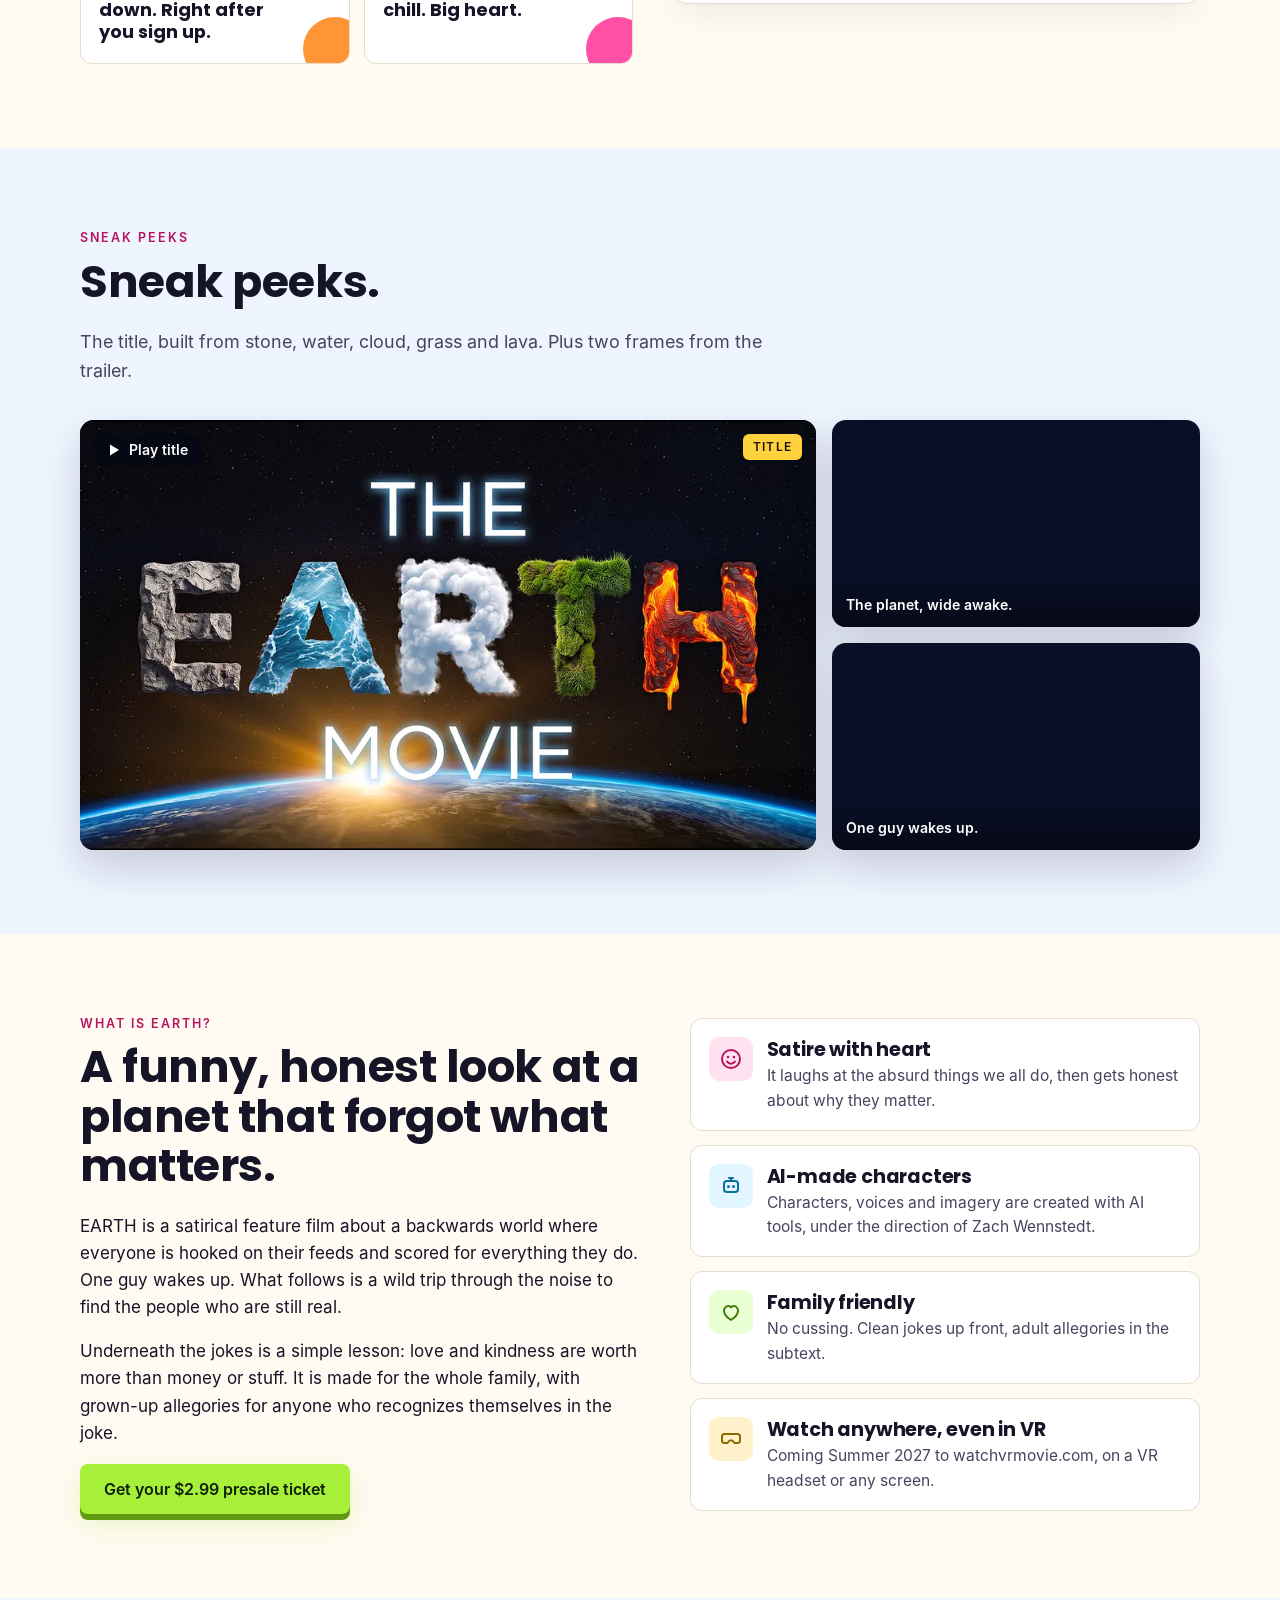
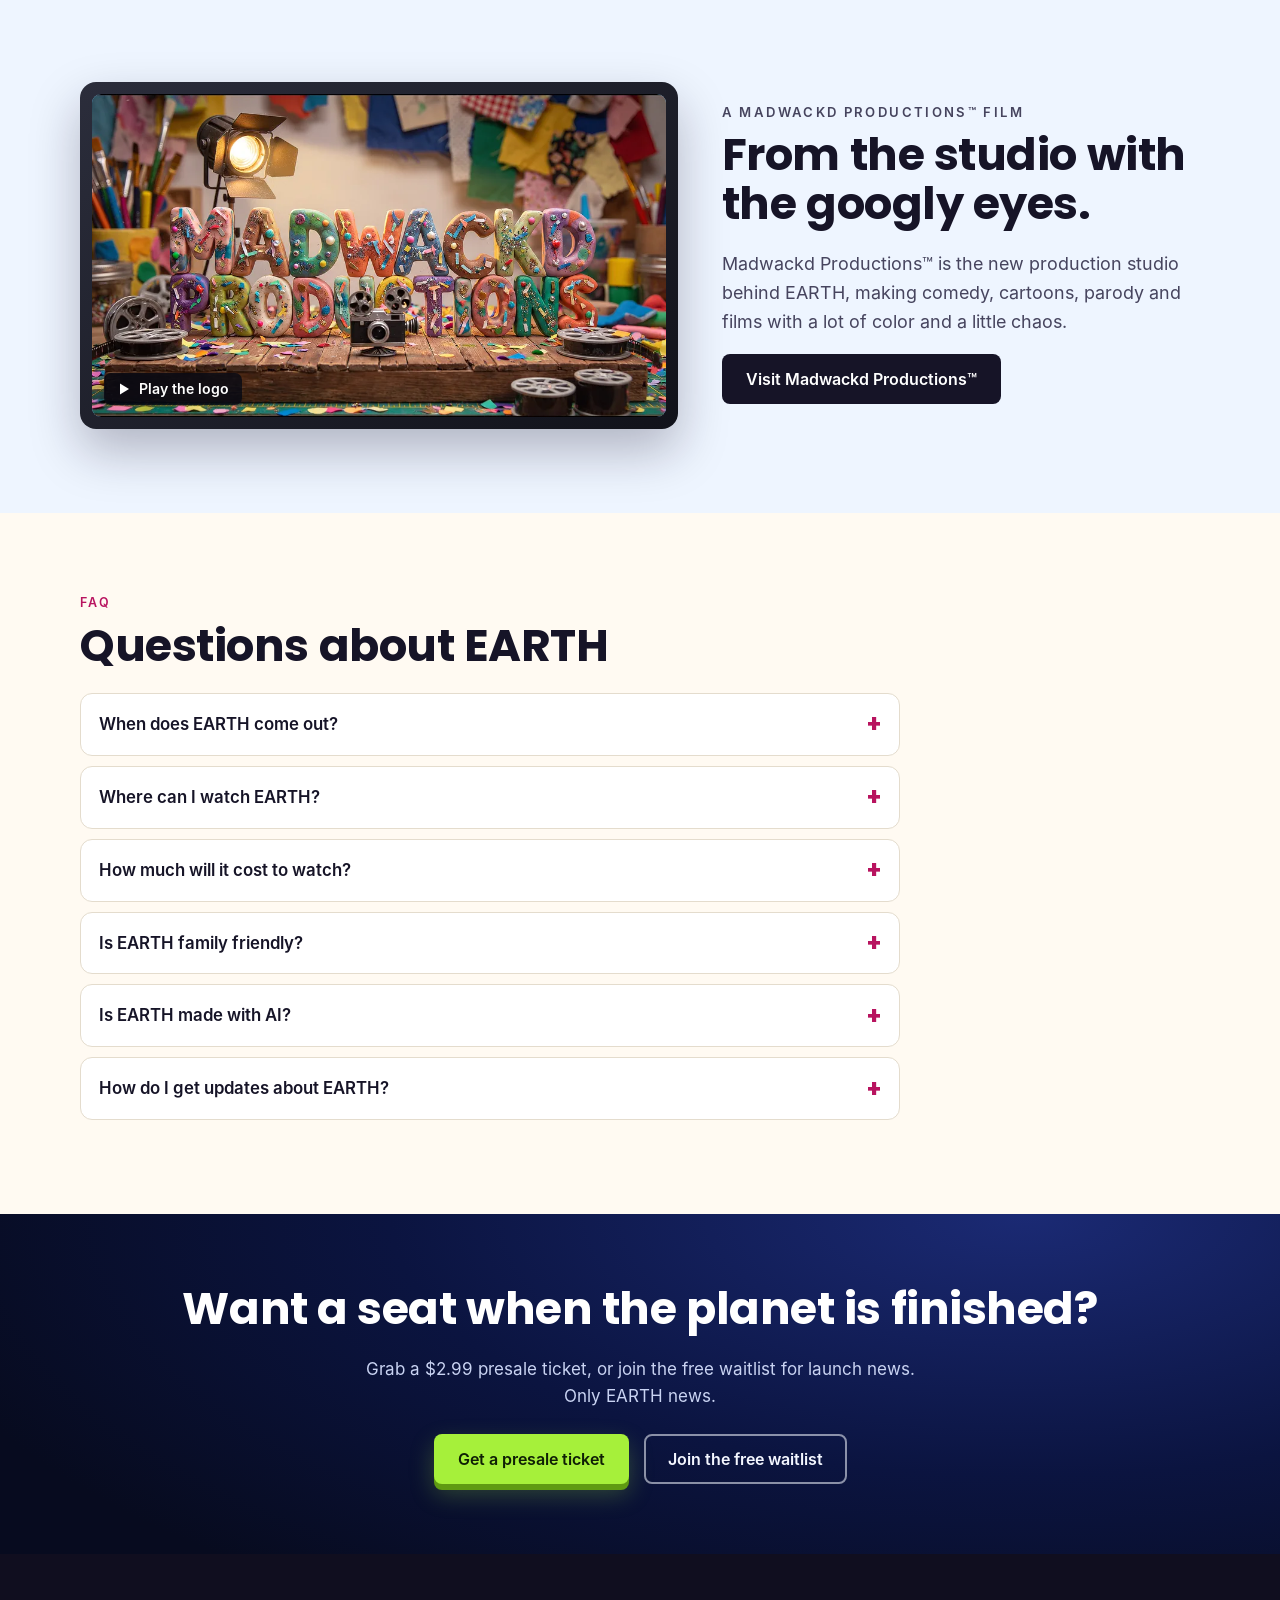
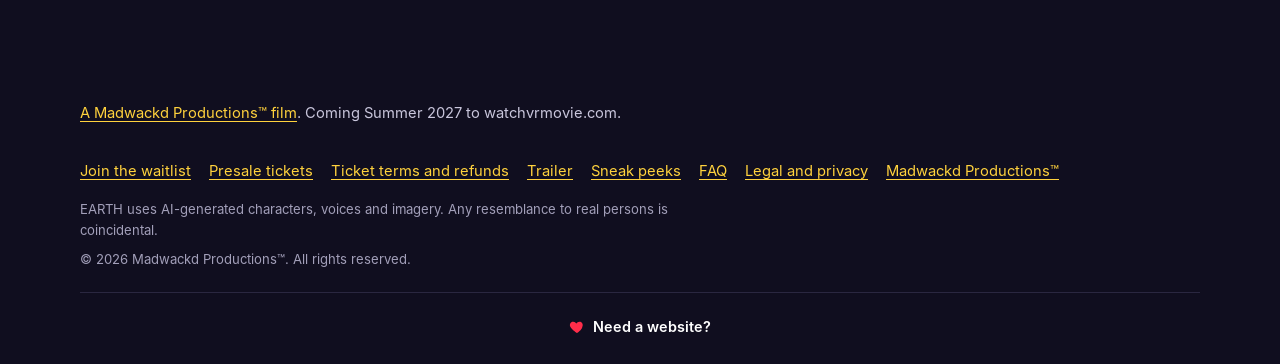
==== commit 55341c6b: "All main buttons green; ticket CTAs replace pink waitlist buttons Co-Authored-By: Claude Opus 5.5 <n" ====
--- a/index.html
+++ b/index.html
@@ -193,7 +193,7 @@
         <p>EARTH is a satirical feature film about a backwards world where everyone is hooked on their feeds and scored for everything they do. One guy wakes up. What follows is a wild trip through the noise to find the people who are still real.</p>
         <p>Underneath the jokes is a simple lesson: love and kindness are worth more than money or stuff. It is made for the whole family, with grown-up allegories for anyone who recognizes themselves in the joke.</p>
       </div>
-      <a class="btn btn-pink" href="#join" data-focus-join>Get on the waitlist</a>
+      <a class="btn btn-go" href="#tickets">Get your $2.99 presale ticket</a>
     </div>
     <div class="cards">
       <div class="card"><span class="ico i1"><svg viewBox="0 0 24 24" aria-hidden="true"><circle cx="12" cy="12" r="9" fill="none" stroke="#b8135f" stroke-width="2"/><path d="M8 14.5c1 1.5 2.4 2.2 4 2.2s3-.7 4-2.2" fill="none" stroke="#b8135f" stroke-width="2" stroke-linecap="round"/><circle cx="9" cy="10" r="1.3" fill="#b8135f"/><circle cx="15" cy="10" r="1.3" fill="#b8135f"/></svg></span><div><h3>Satire with heart</h3><p>It laughs at the absurd things we all do, then gets honest about why they matter.</p></div></div>
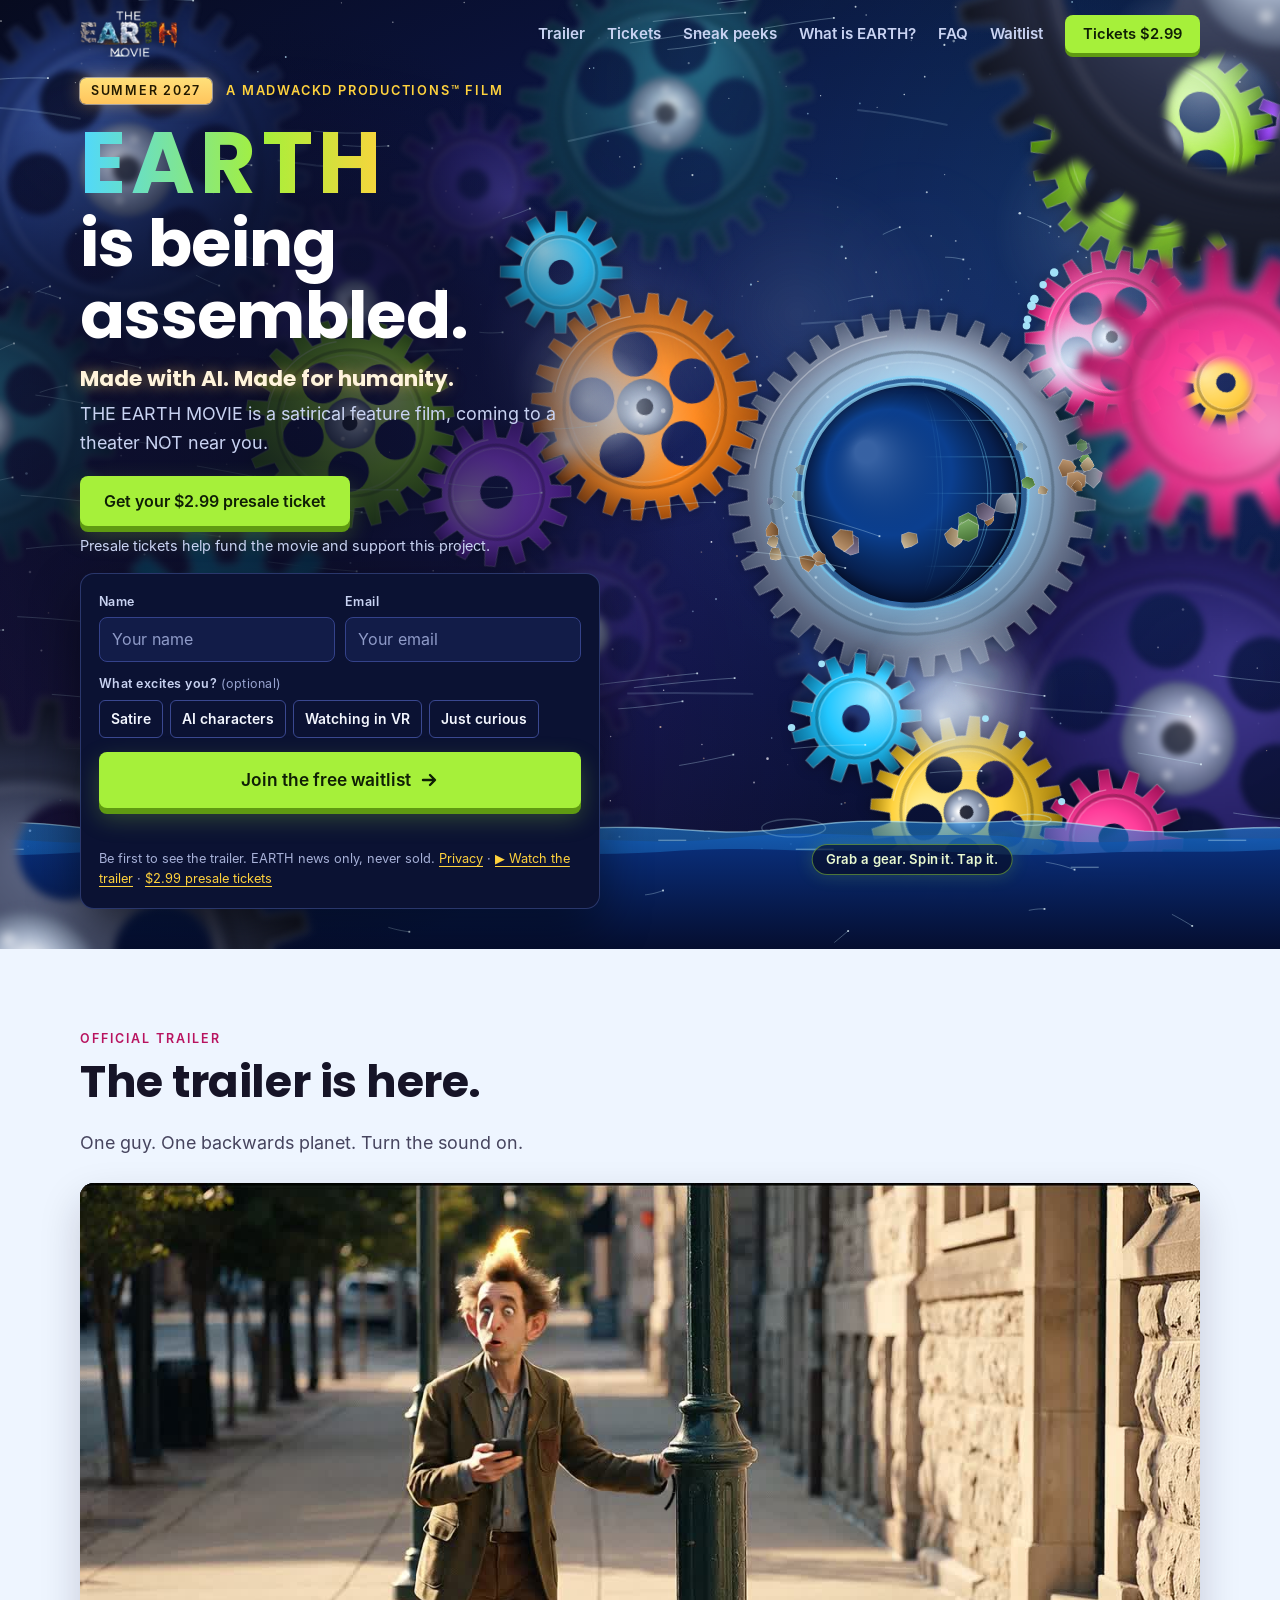
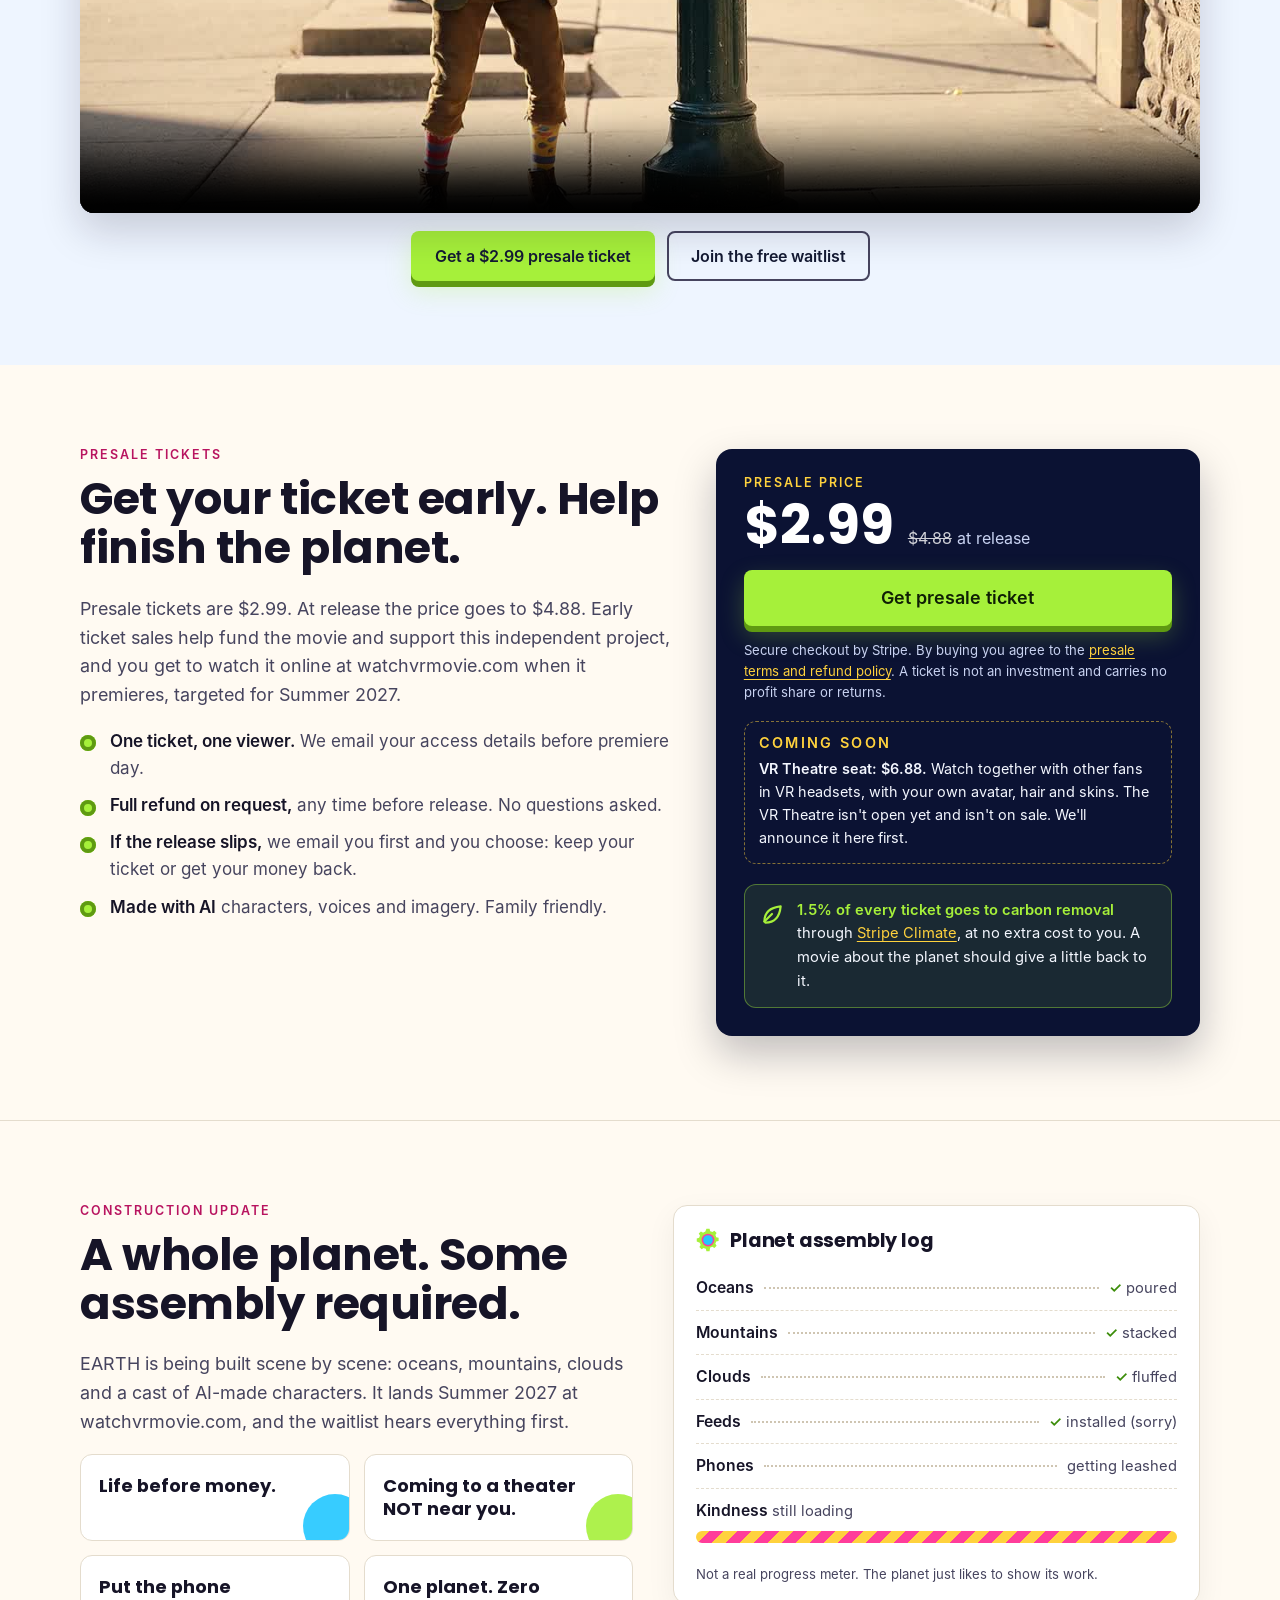
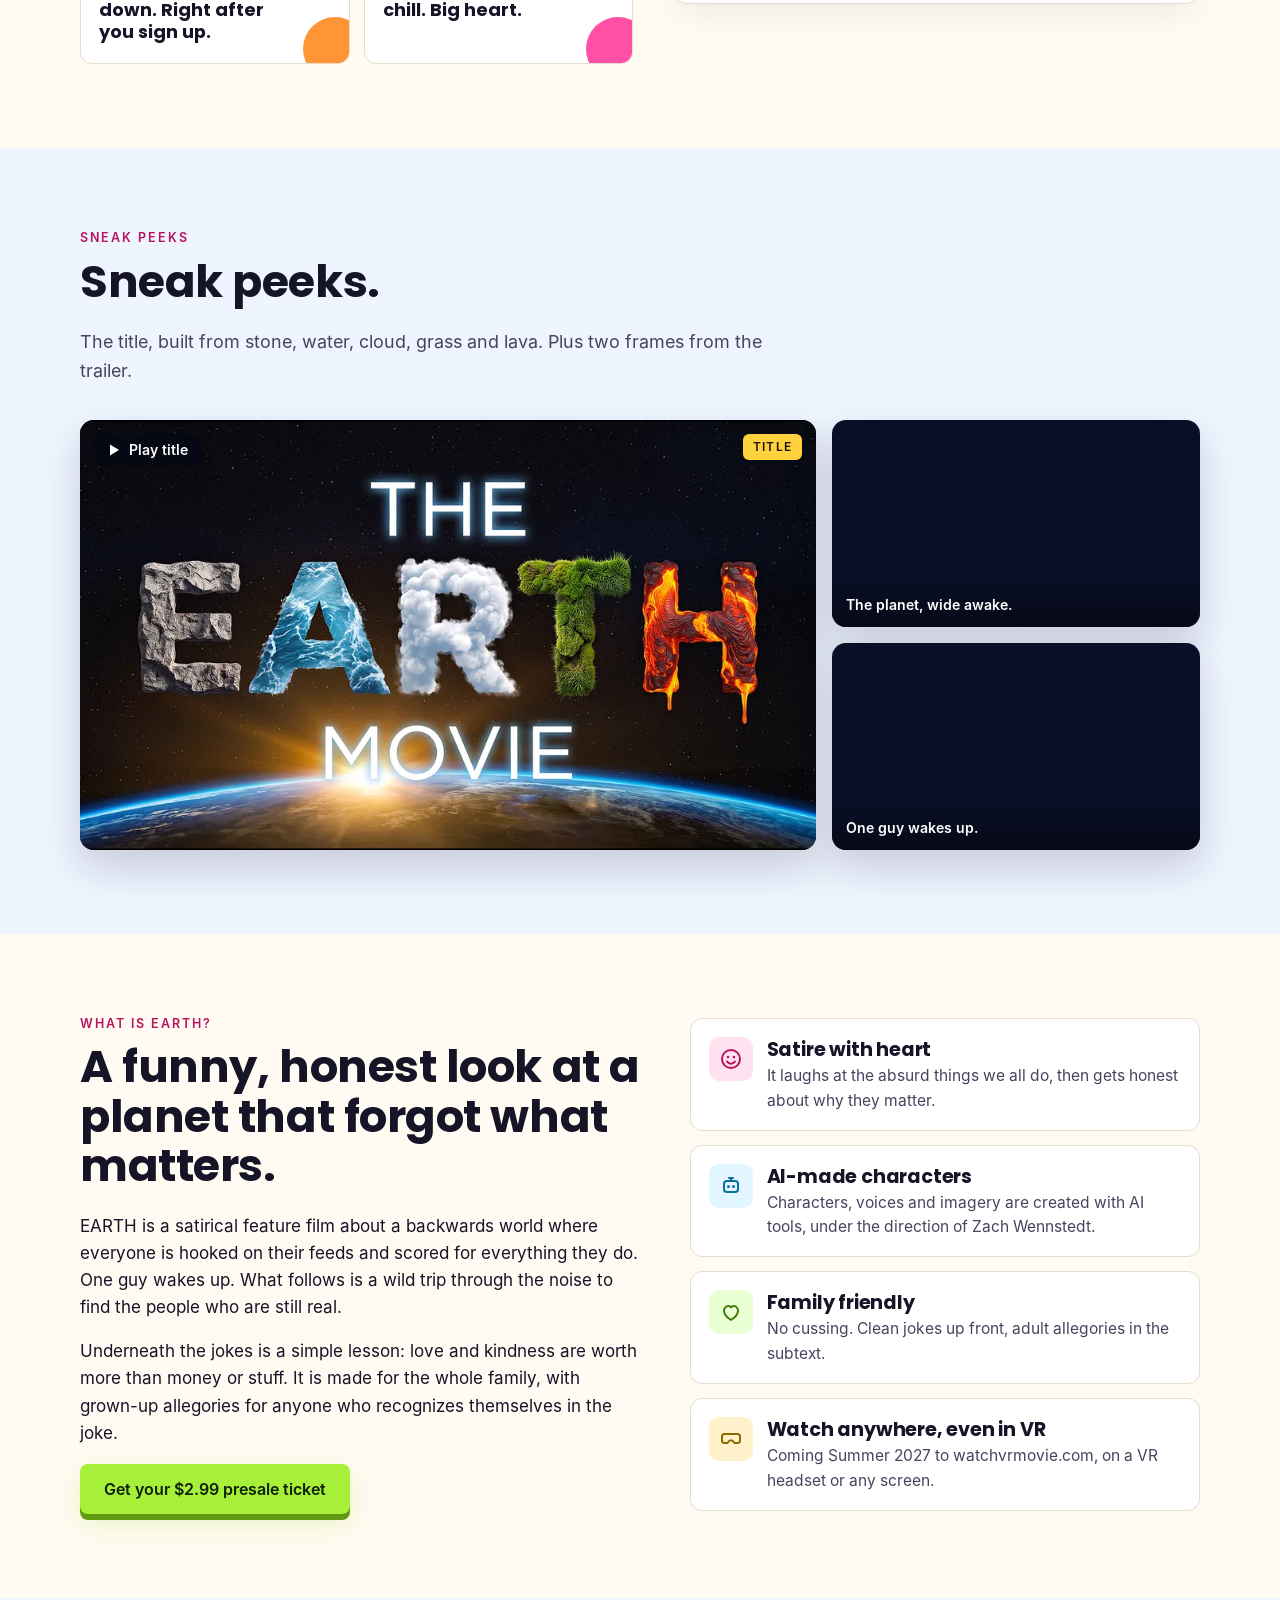
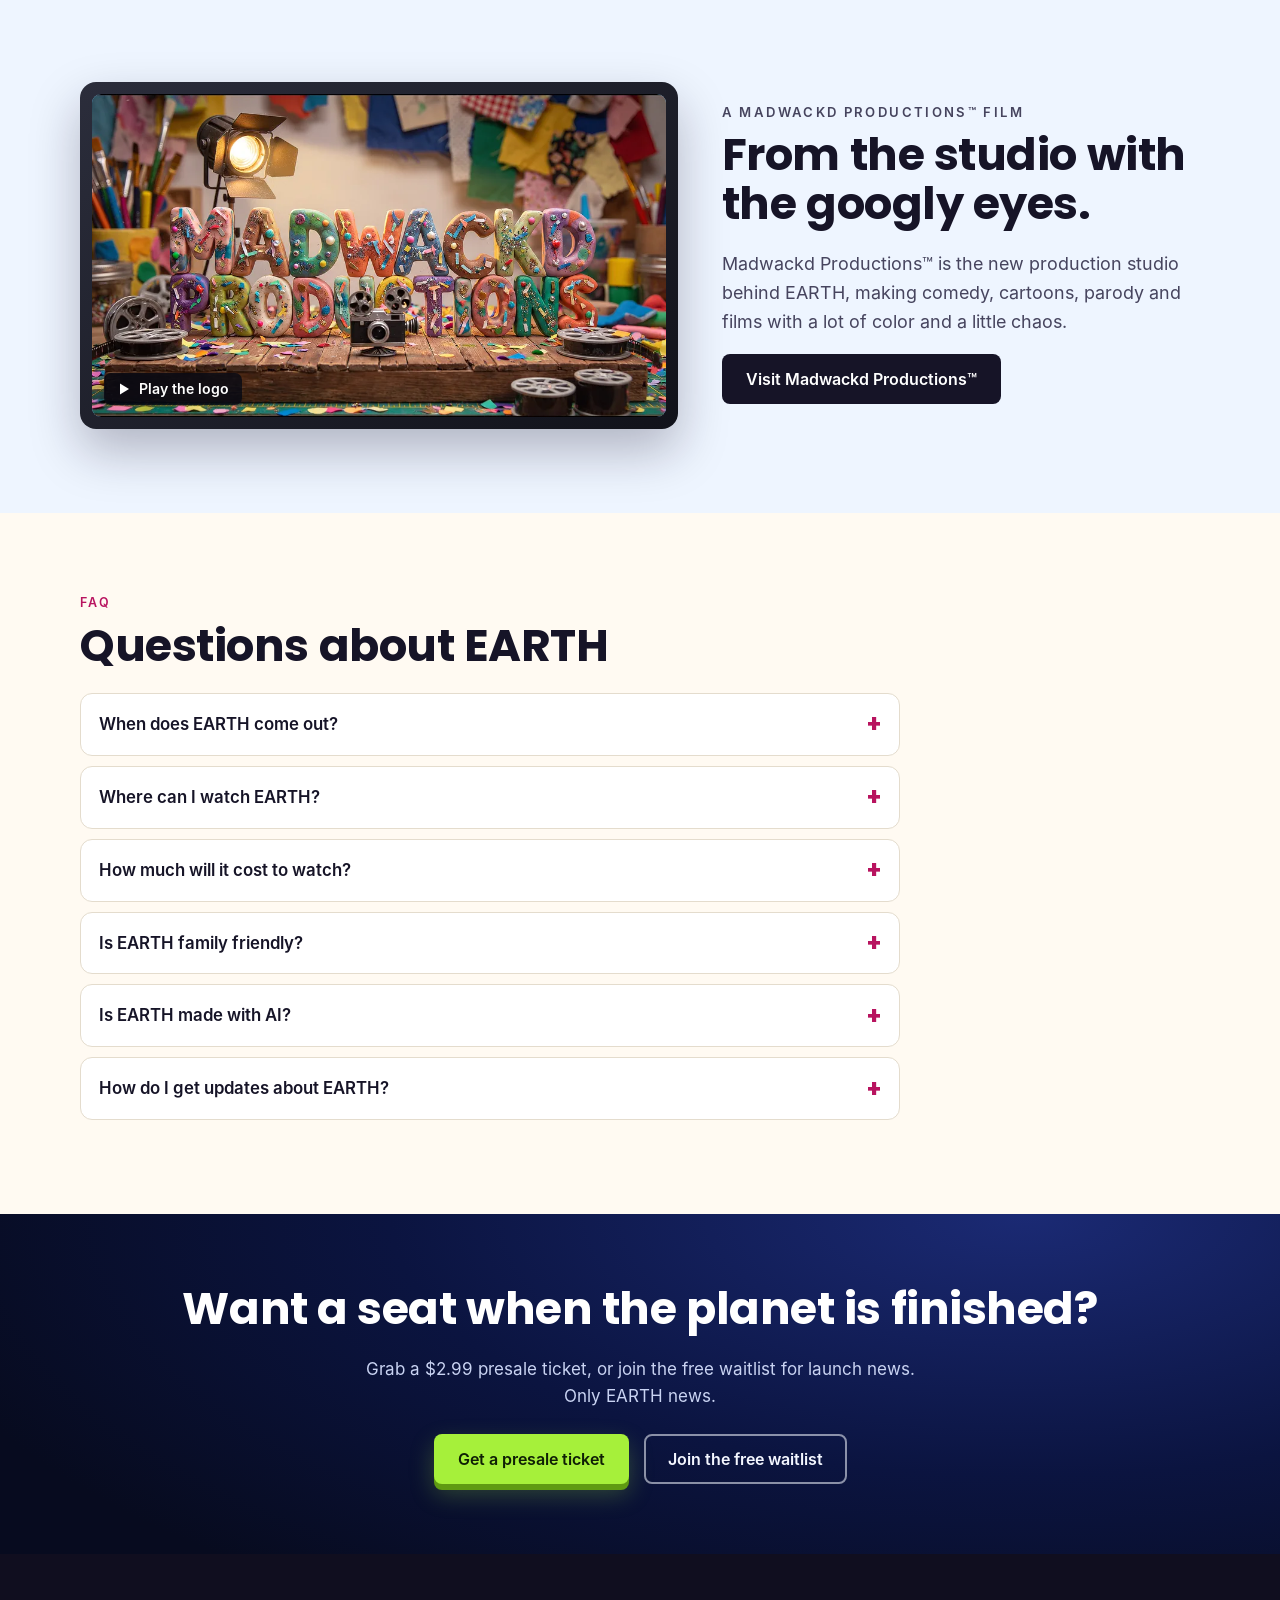
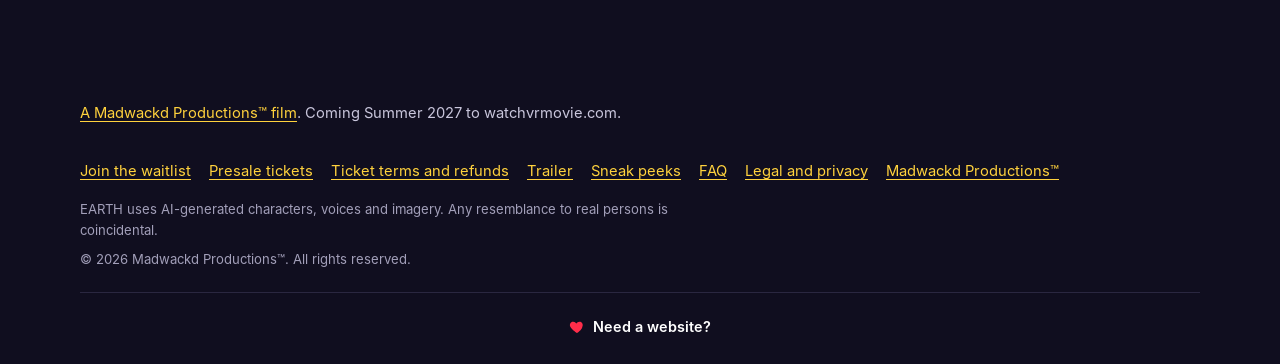
==== commit 74083e29: "Re-encode trailer: 48 kHz audio, constant 24 fps (fixes voice drift on some players); new file name " ====
--- a/index.html
+++ b/index.html
@@ -93,7 +93,7 @@
     <p class="lede">One guy. One backwards planet. Turn the sound on.</p>
     <figure class="frame trailer-frame">
       <video id="trailer-video" controls playsinline preload="none" poster="/assets/img/earth-trailer-poster.jpg" width="1280" height="720" aria-label="THE EARTH MOVIE official trailer, about 4 minutes, with sound">
-        <source src="/assets/media/earth-trailer-720.mp4" type="video/mp4">
+        <source src="/assets/media/earth-trailer-v5c-720.mp4" type="video/mp4">
       </video>
     </figure>
     <p class="fine trailer-cta"><a class="btn btn-go" href="#tickets">Get a $2.99 presale ticket</a> <a class="btn btn-line-dk" href="#join" data-focus-join>Join the free waitlist</a></p>
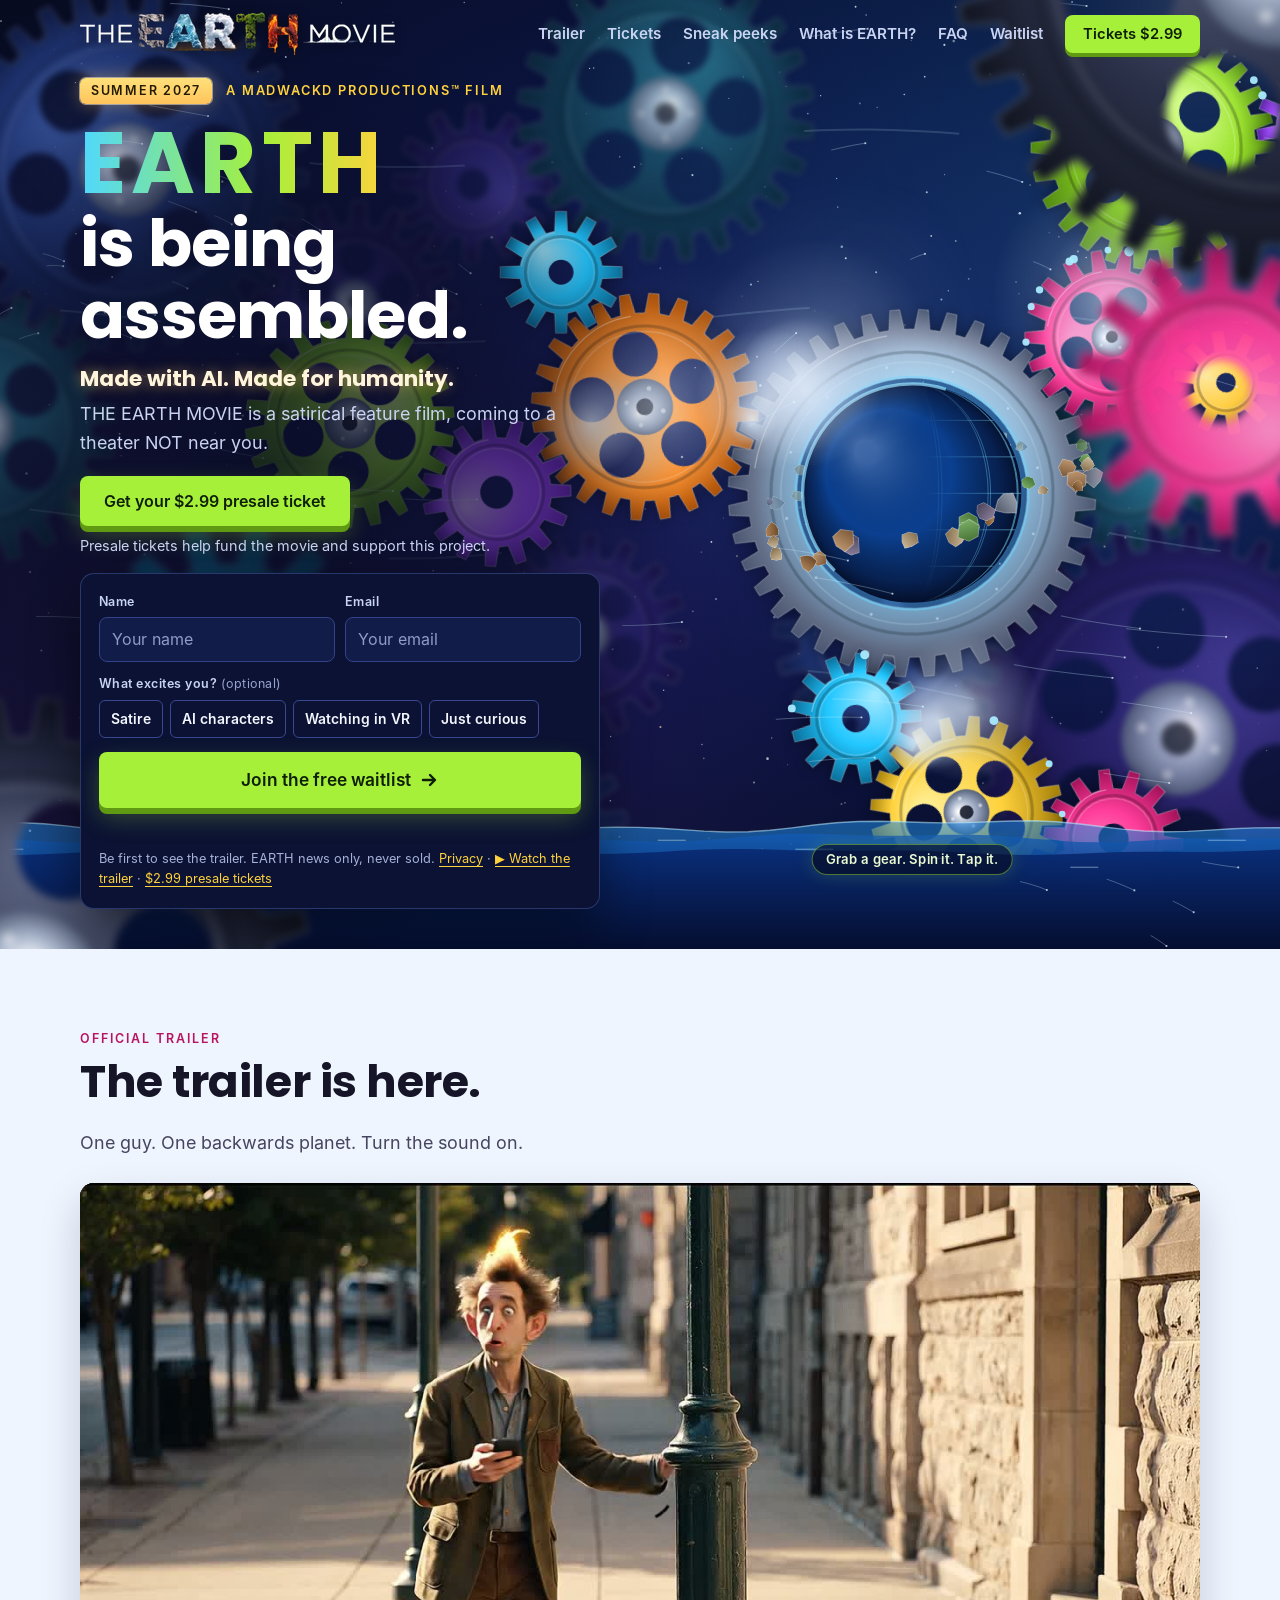
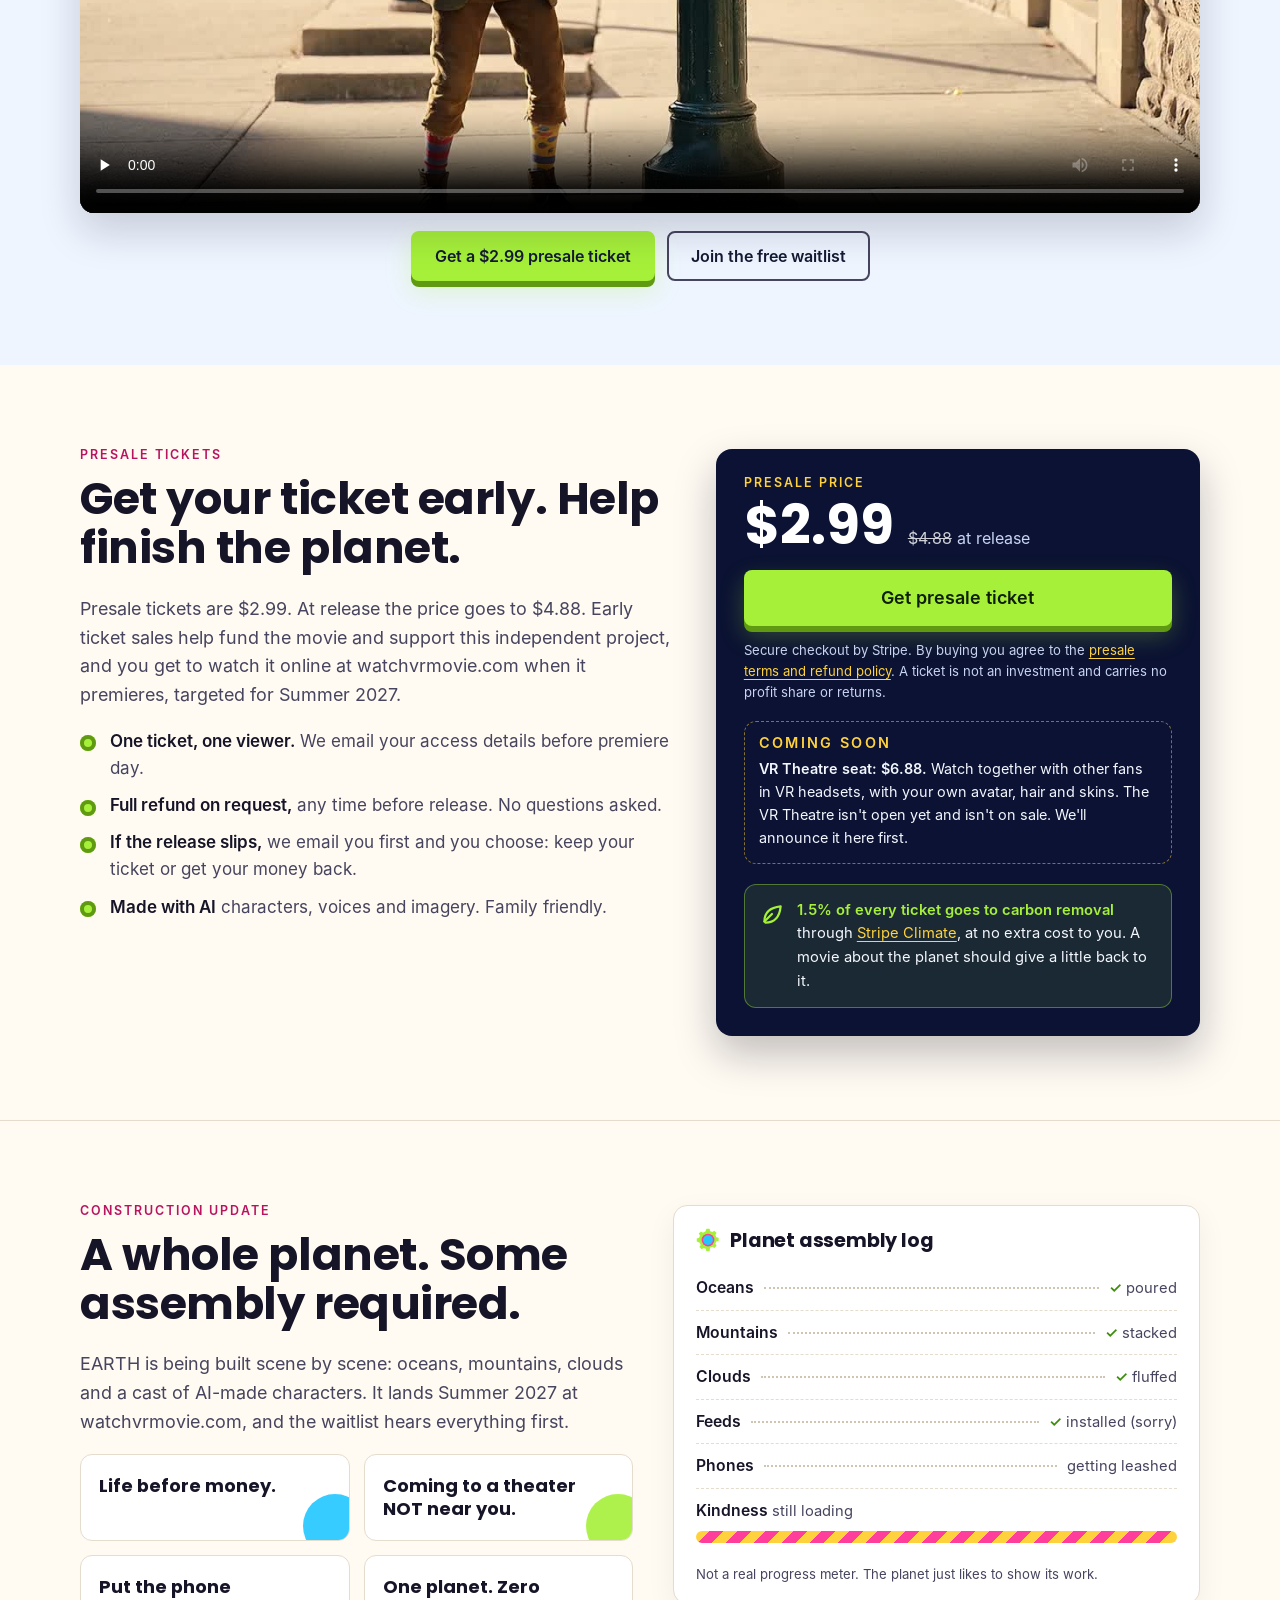
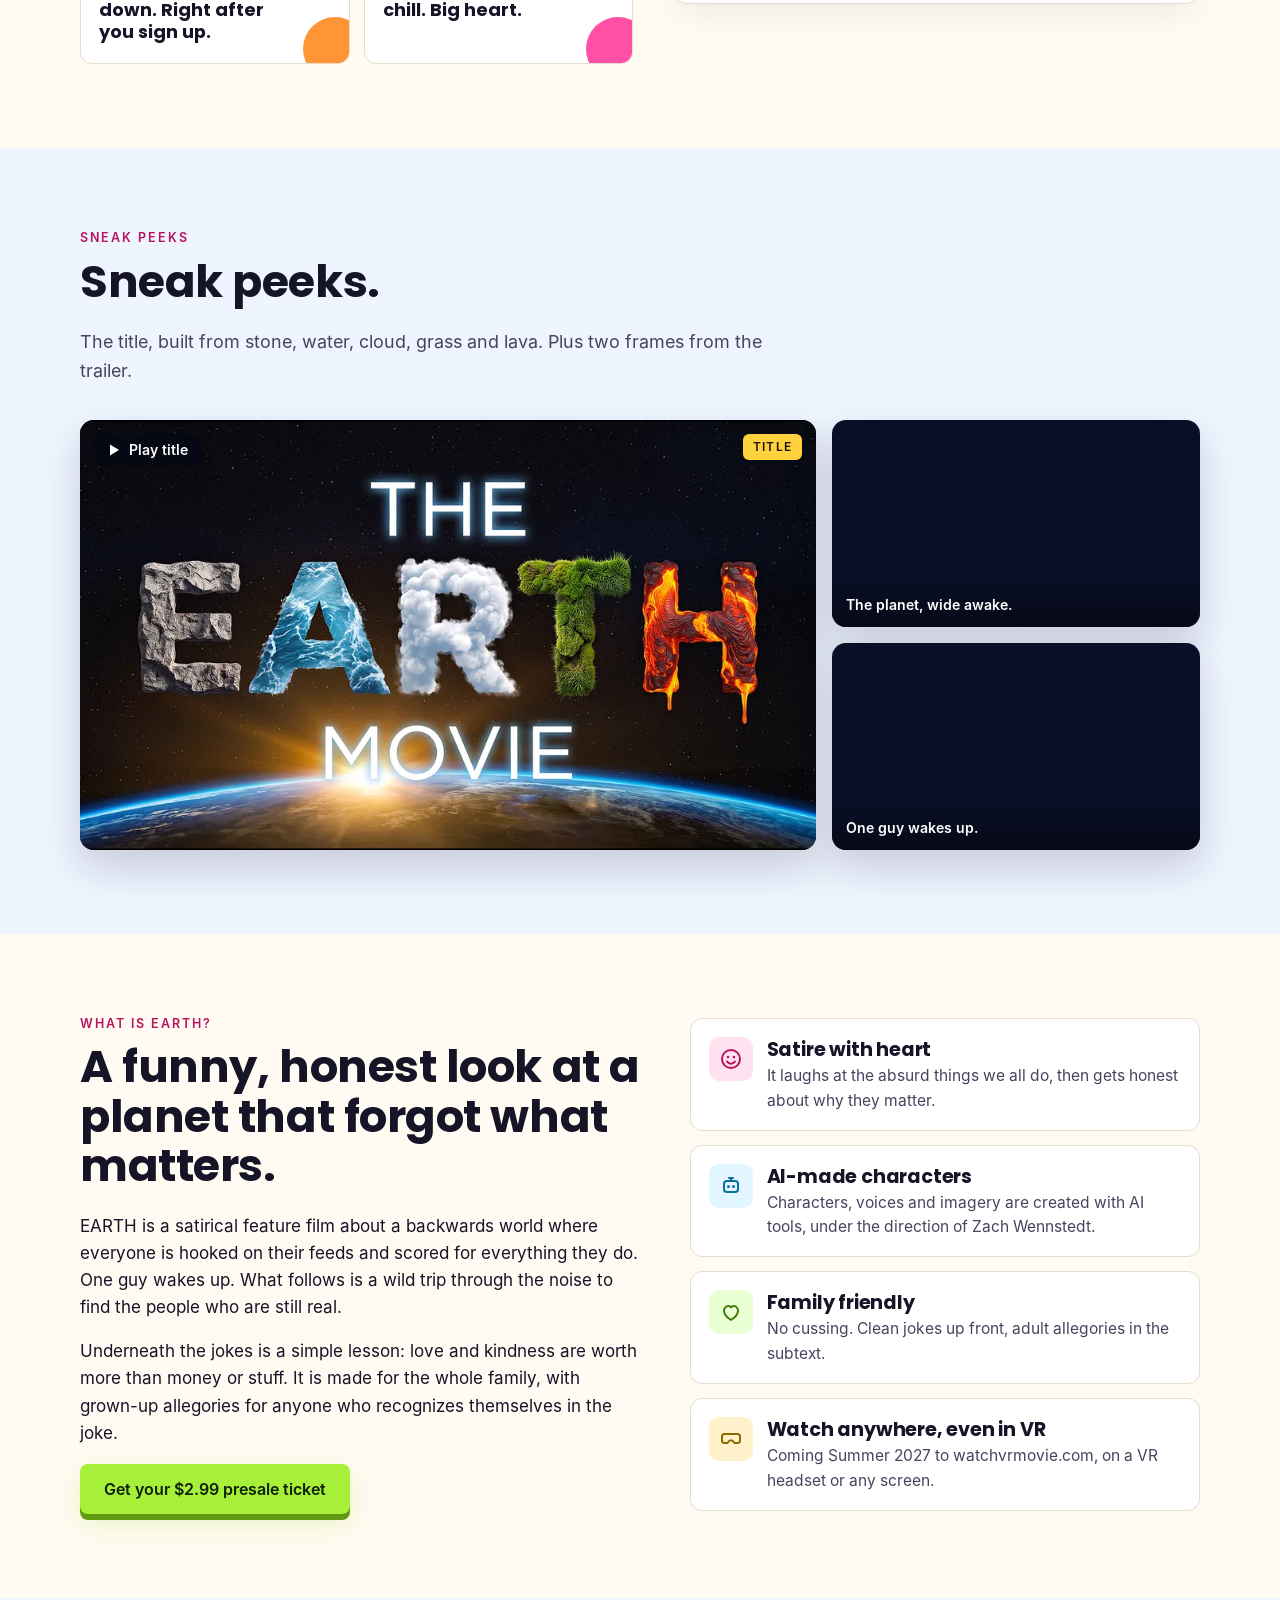
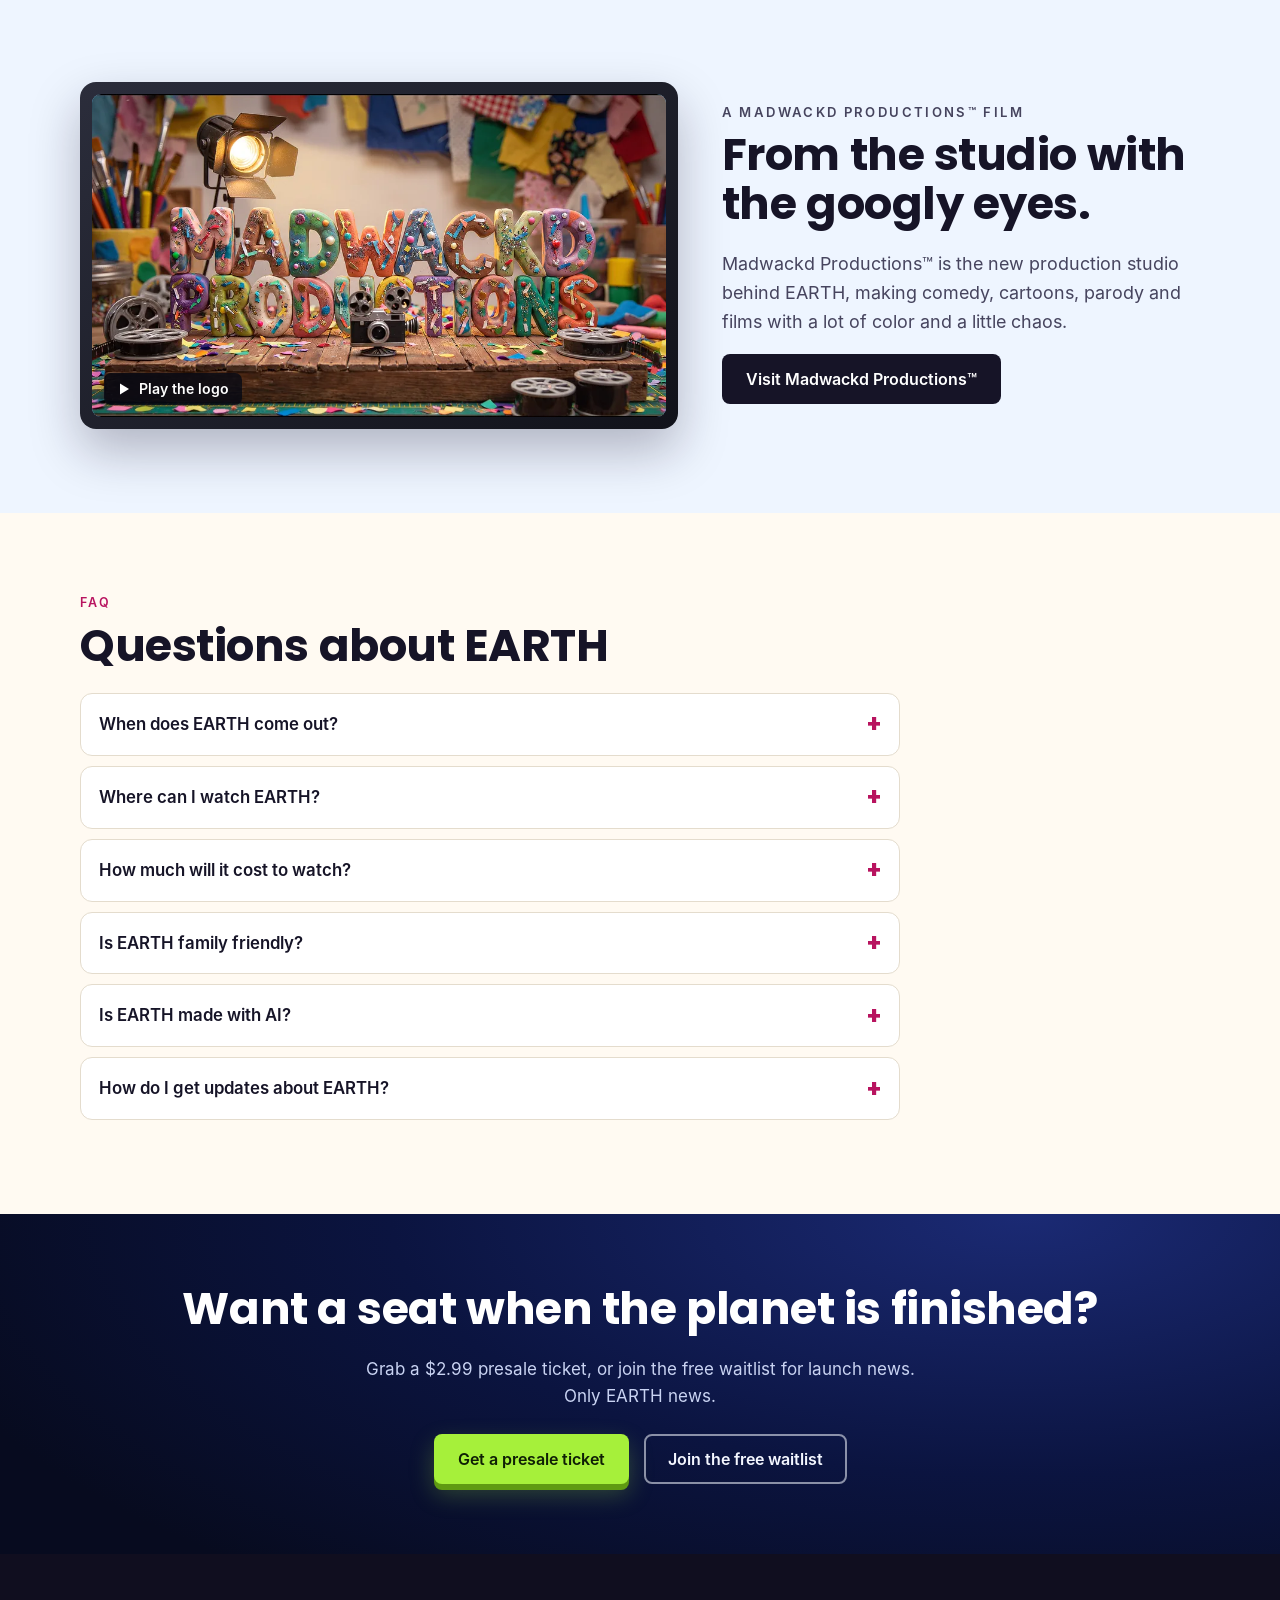
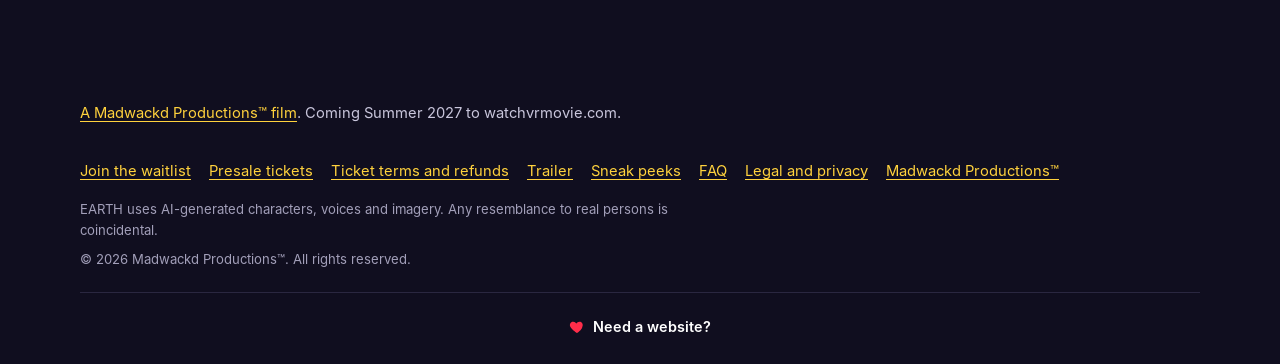
==== commit bdd9b40d: "Forms: route all leads to our own lead server (lead-send.js v2); drop FormSubmit Co-Authored-By: Cla" ====
--- a/index.html
+++ b/index.html
@@ -3,7 +3,7 @@
 <head>
 <meta charset="utf-8">
 <meta name="viewport" content="width=device-width, initial-scale=1, viewport-fit=cover">
-<meta http-equiv="Content-Security-Policy" content="default-src 'self'; script-src 'self'; style-src 'self'; img-src 'self' data:; media-src 'self'; font-src 'self'; connect-src 'self' https://formsubmit.co; form-action https://formsubmit.co; base-uri 'self'; object-src 'none'; manifest-src 'self'">
+<meta http-equiv="Content-Security-Policy" content="default-src 'self'; script-src 'self'; style-src 'self'; img-src 'self' data:; media-src 'self'; font-src 'self'; connect-src 'self' https://clients.eyetoad.com; form-action https://clients.eyetoad.com; base-uri 'self'; object-src 'none'; manifest-src 'self'">
 <meta name="referrer" content="strict-origin-when-cross-origin">
 <title>THE EARTH MOVIE | Satirical AI Film Coming Summer 2027</title>
 <meta name="description" content="THE EARTH MOVIE is a satirical, family-friendly feature film made with AI characters, from Madwackd Productions. Coming Summer 2027 to watchvrmovie.com. Join the waitlist for sneak peeks.">
@@ -31,6 +31,7 @@
 <link rel="preload" href="/assets/fonts/poppins-700.woff" as="font" type="font/woff" crossorigin>
 <link rel="stylesheet" href="/assets/css/site.css?v=20261109p">
 <script type="application/ld+json">{"@context":"https://schema.org","@graph":[{"@type":"Organization","@id":"https://www.theearthmovie.com/#org","name":"Madwackd Productions","url":"https://www.madwackd.com/","logo":"https://www.theearthmovie.com/assets/img/madwackd-clay-logo-960.webp","sameAs":["https://www.madwackd.com/"]},{"@type":"Person","@id":"https://www.theearthmovie.com/#zach","name":"Zach Wennstedt","worksFor":{"@id":"https://www.theearthmovie.com/#org"}},{"@type":"WebSite","@id":"https://www.theearthmovie.com/#website","url":"https://www.theearthmovie.com/","name":"THE EARTH MOVIE","alternateName":"EARTH","inLanguage":"en-US","publisher":{"@id":"https://www.theearthmovie.com/#org"}},{"@type":"WebPage","@id":"https://www.theearthmovie.com/#webpage","url":"https://www.theearthmovie.com/","name":"THE EARTH MOVIE | Satirical AI Film Coming Summer 2027","description":"THE EARTH MOVIE is a satirical, family-friendly feature film made with AI characters, from Madwackd Productions. Coming Summer 2027 to watchvrmovie.com. Join the waitlist for sneak peeks.","isPartOf":{"@id":"https://www.theearthmovie.com/#website"},"about":{"@id":"https://www.theearthmovie.com/#movie"},"primaryImageOfPage":{"@type":"ImageObject","url":"https://www.theearthmovie.com/assets/img/og-the-earth-movie.jpg","width":1200,"height":630},"inLanguage":"en-US","speakable":{"@type":"SpeakableSpecification","cssSelector":["#hero-title","#hero-tag","#hero-line","#about-text"]}},{"@type":"Movie","@id":"https://www.theearthmovie.com/#movie","name":"THE EARTH MOVIE","alternateName":"EARTH","description":"THE EARTH MOVIE is a satirical feature film about a backwards world hooked on its feeds, where one guy wakes up and learns that love and kindness beat money. Family friendly, with adult allegories and AI-made characters.","url":"https://www.theearthmovie.com/","image":["https://www.theearthmovie.com/assets/img/og-the-earth-movie.jpg","https://www.theearthmovie.com/assets/img/earth-awake-1920.webp","https://www.theearthmovie.com/assets/img/zig-wakes-1920.webp"],"genre":["Satire","Comedy"],"logo":"https://www.theearthmovie.com/assets/img/tem-logo-lg-2x.png","inLanguage":"en-US","productionCompany":{"@id":"https://www.theearthmovie.com/#org"},"sameAs":"https://www.madwackd.com/earth/","director":{"@id":"https://www.theearthmovie.com/#zach"},"producer":{"@id":"https://www.theearthmovie.com/#zach"}},{"@type":"FAQPage","@id":"https://www.theearthmovie.com/#faq","mainEntity":[{"@type":"Question","name":"When does EARTH come out?","acceptedAnswer":{"@type":"Answer","text":"EARTH is planned for Summer 2027. There is no exact date yet. Join the waitlist and you will hear it first."}},{"@type":"Question","name":"Where can I watch EARTH?","acceptedAnswer":{"@type":"Answer","text":"EARTH will premiere at watchvrmovie.com, an online theater you can visit with a VR headset or on a phone, tablet or computer. Coming to a theater NOT near you."}},{"@type":"Question","name":"How much will it cost to watch?","acceptedAnswer":{"@type":"Answer","text":"Presale tickets are $2.99 right now. The regular price at release will be $4.88. You can get a full refund on request any time before release."}},{"@type":"Question","name":"Is EARTH family friendly?","acceptedAnswer":{"@type":"Answer","text":"Yes. EARTH is made for families, with no cussing and no crude humor. The satire carries adult allegories that older viewers will catch, but the jokes stay clean."}},{"@type":"Question","name":"Is EARTH made with AI?","acceptedAnswer":{"@type":"Answer","text":"Yes. EARTH uses AI-generated characters, voices and imagery, directed and produced by Zach Wennstedt at Madwackd Productions. Any resemblance to real persons is coincidental."}},{"@type":"Question","name":"How do I get updates about EARTH?","acceptedAnswer":{"@type":"Answer","text":"Join the waitlist on this page with your name and email. We will send news, sneak peeks and ticket details. Your email is used only for EARTH updates and is never sold."}}]}]}</script>
+<script src="/lead-send.js" defer></script>
 </head>
 <body>
 <a class="skip" href="#main">Skip to content</a>
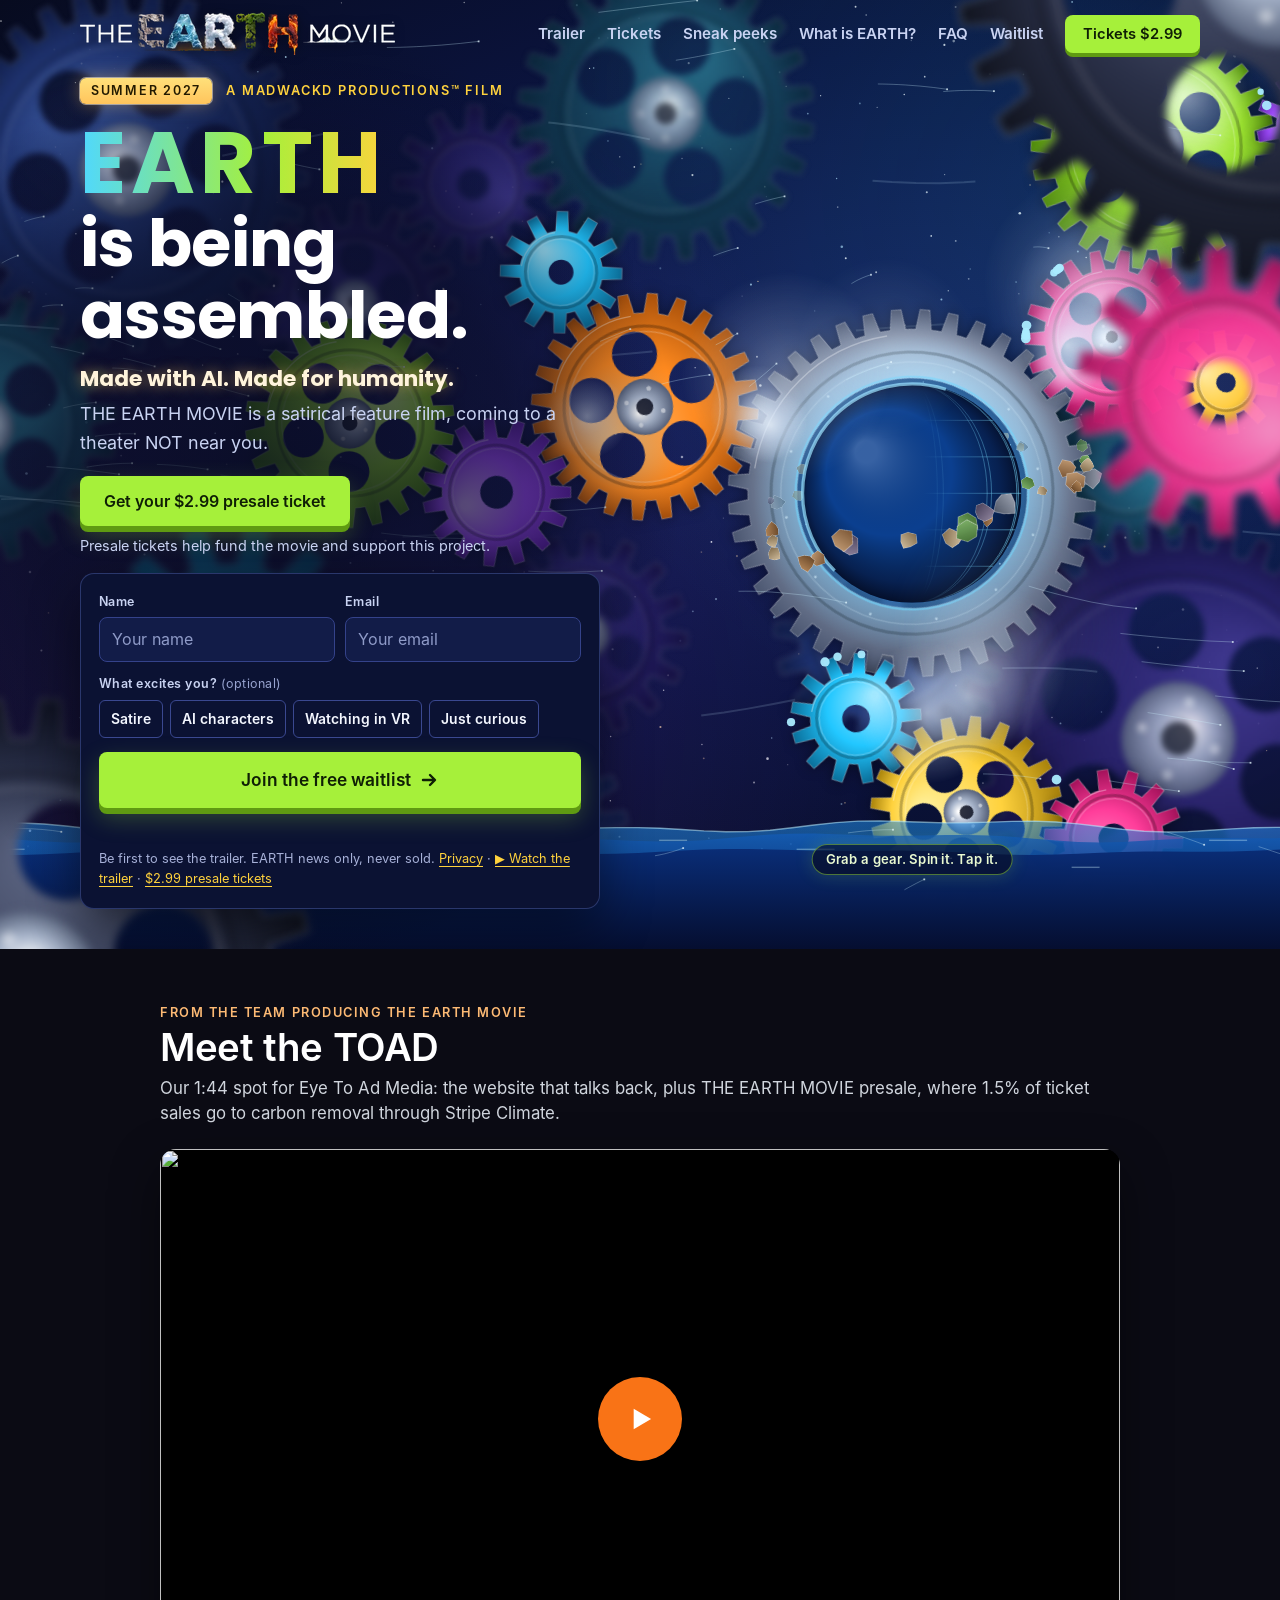
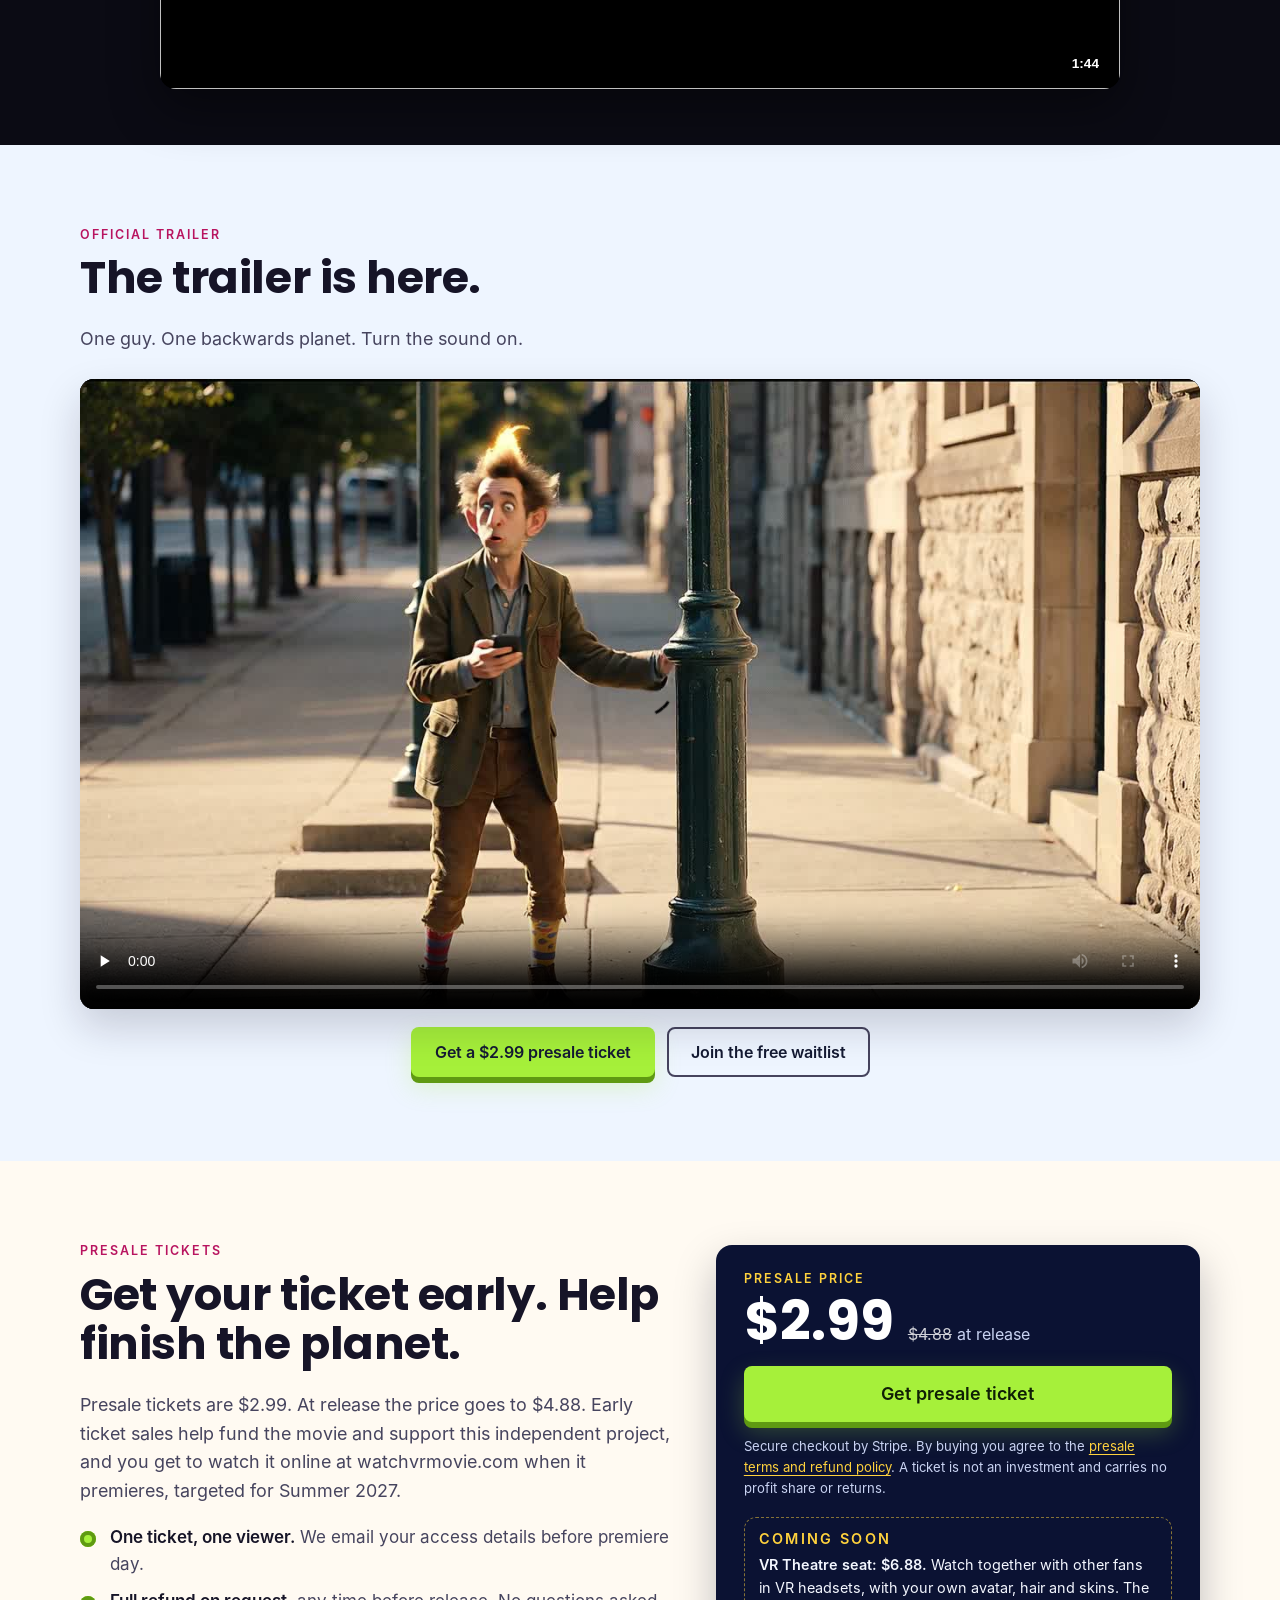
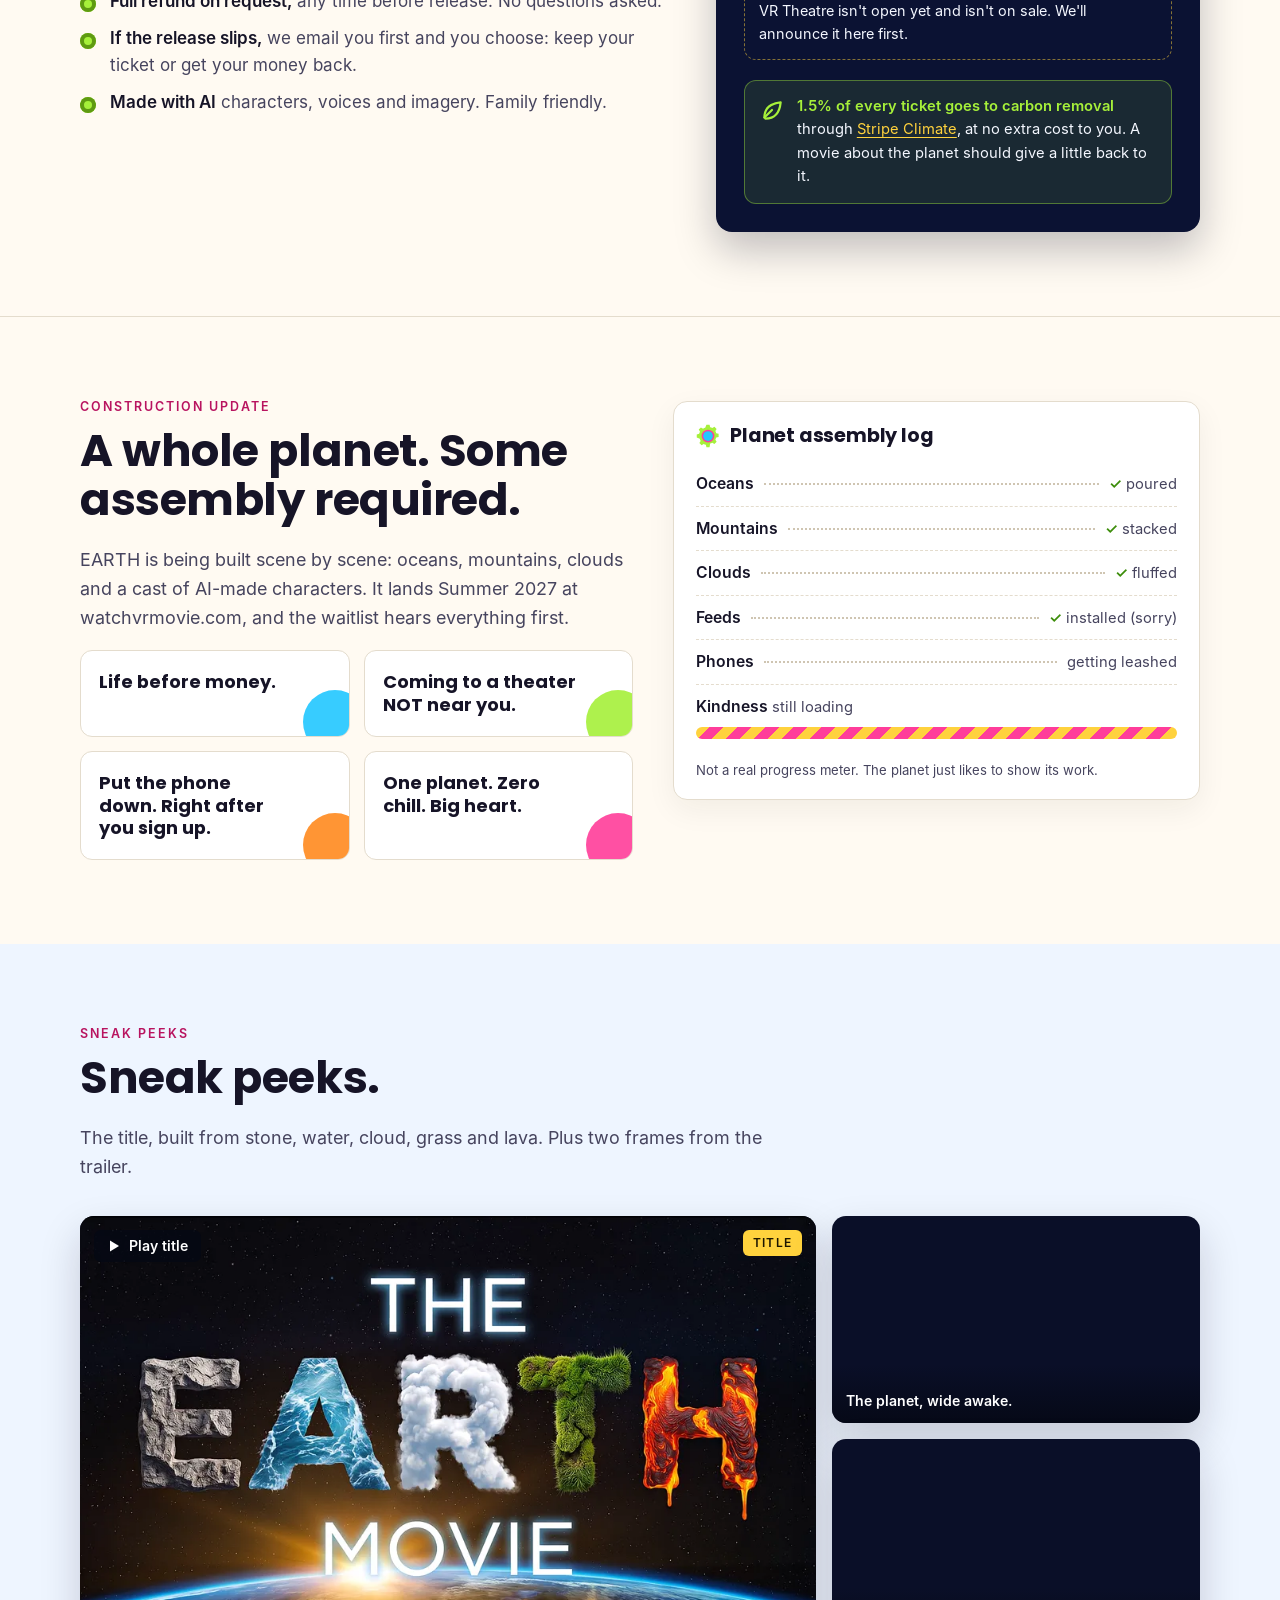
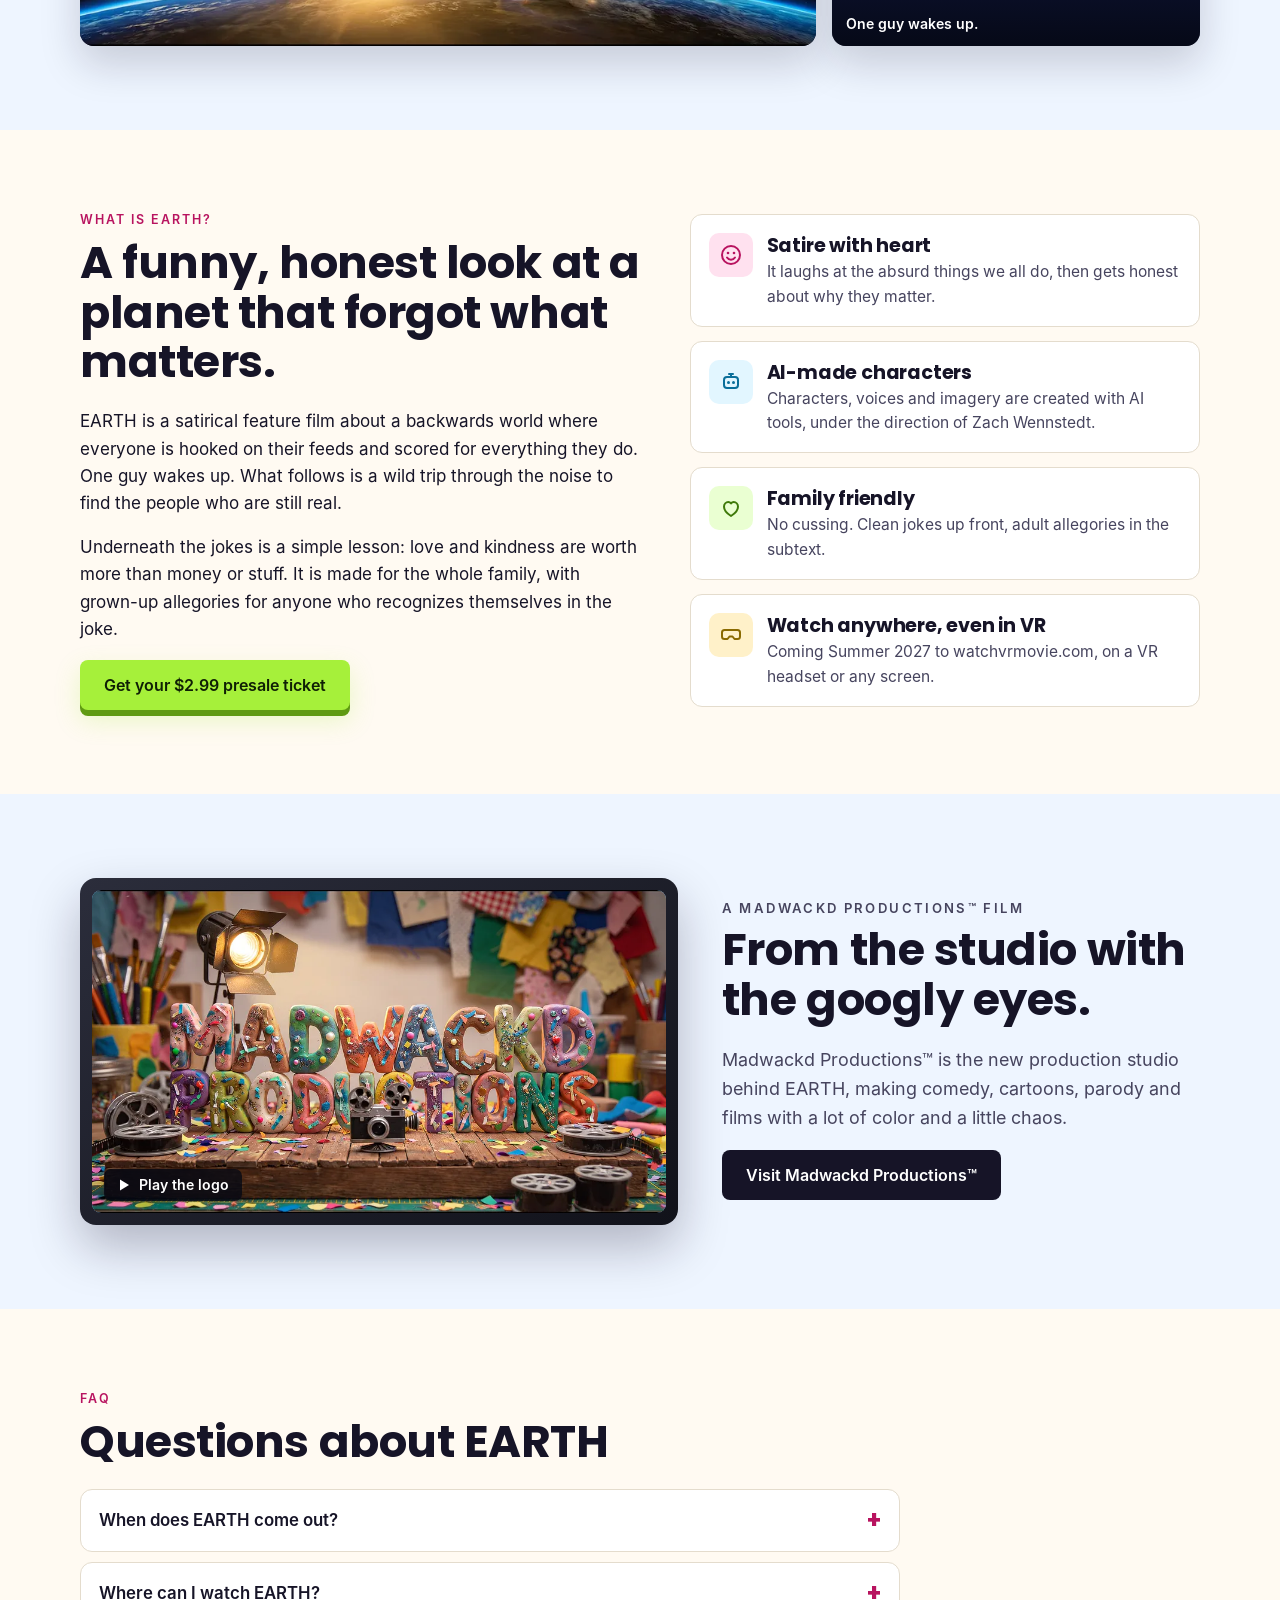
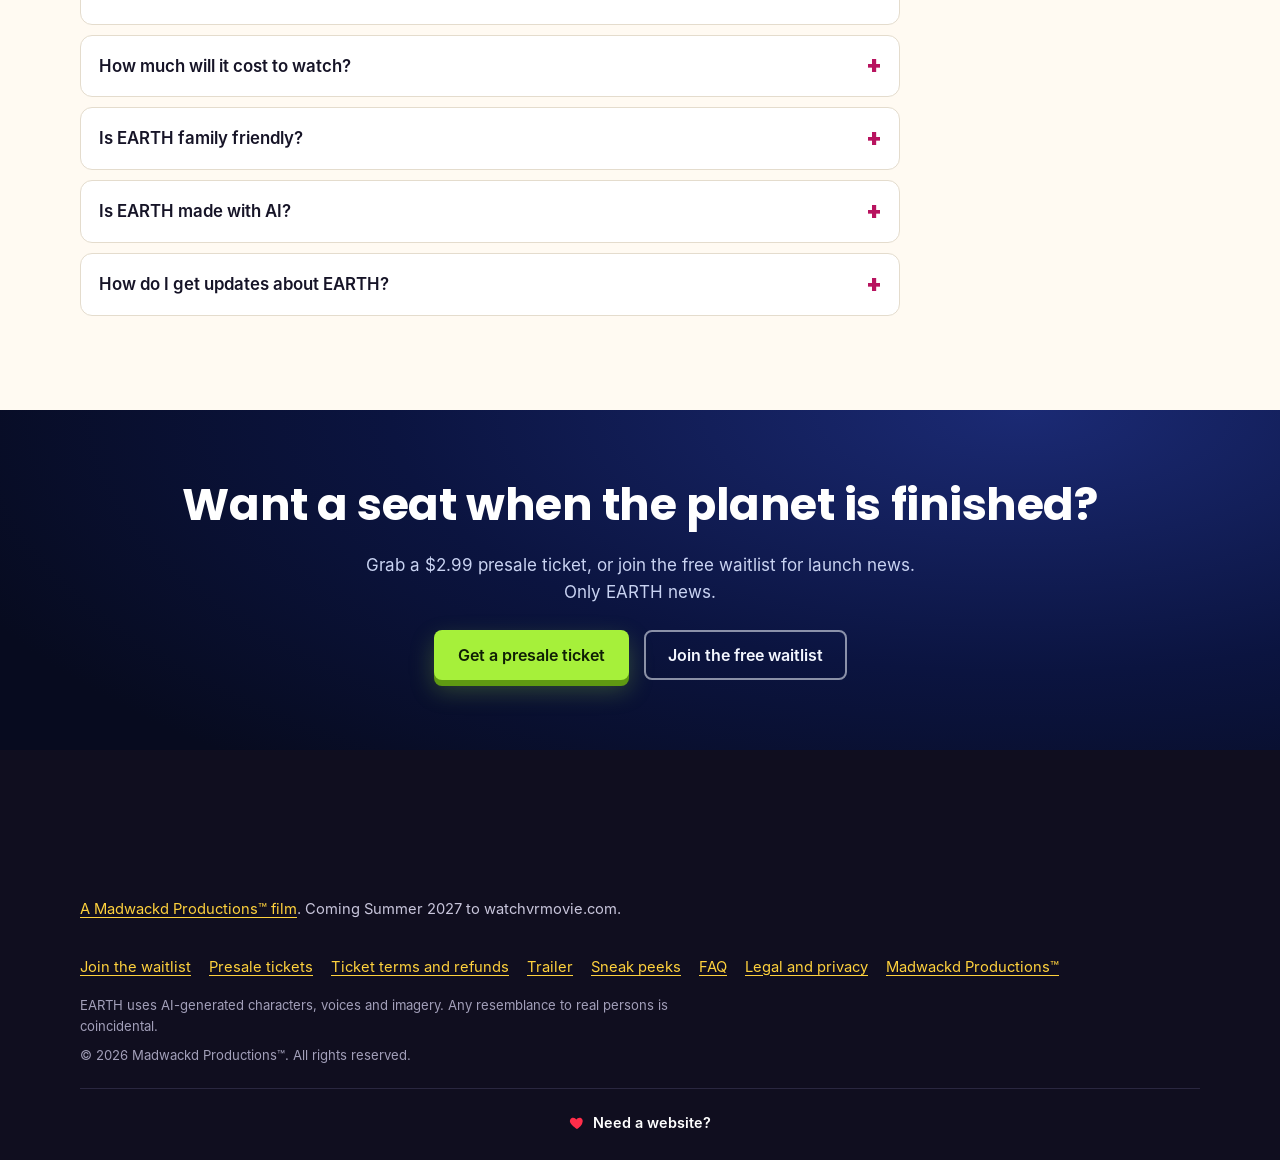
==== commit c79feb32: "Home: TOAD commercial (1:44) below hero, click-to-play facade + VideoObject schema Media served from" ====
--- a/index.html
+++ b/index.html
@@ -3,7 +3,7 @@
 <head>
 <meta charset="utf-8">
 <meta name="viewport" content="width=device-width, initial-scale=1, viewport-fit=cover">
-<meta http-equiv="Content-Security-Policy" content="default-src 'self'; script-src 'self'; style-src 'self'; img-src 'self' data:; media-src 'self'; font-src 'self'; connect-src 'self' https://clients.eyetoad.com; form-action https://clients.eyetoad.com; base-uri 'self'; object-src 'none'; manifest-src 'self'">
+<meta http-equiv="Content-Security-Policy" content="default-src 'self'; script-src 'self'; style-src 'self'; img-src 'self' data: https://eyetoad.com; media-src 'self' https://eyetoad.com; font-src 'self'; connect-src 'self' https://clients.eyetoad.com; form-action https://clients.eyetoad.com; base-uri 'self'; object-src 'none'; manifest-src 'self'">
 <meta name="referrer" content="strict-origin-when-cross-origin">
 <title>THE EARTH MOVIE | Satirical AI Film Coming Summer 2027</title>
 <meta name="description" content="THE EARTH MOVIE is a satirical, family-friendly feature film made with AI characters, from Madwackd Productions. Coming Summer 2027 to watchvrmovie.com. Join the waitlist for sneak peeks.">
@@ -30,6 +30,7 @@
 <link rel="manifest" href="/site.webmanifest">
 <link rel="preload" href="/assets/fonts/poppins-700.woff" as="font" type="font/woff" crossorigin>
 <link rel="stylesheet" href="/assets/css/site.css?v=20261109p">
+<link rel="stylesheet" href="/assets/toad-video.css?v=1">
 <script type="application/ld+json">{"@context":"https://schema.org","@graph":[{"@type":"Organization","@id":"https://www.theearthmovie.com/#org","name":"Madwackd Productions","url":"https://www.madwackd.com/","logo":"https://www.theearthmovie.com/assets/img/madwackd-clay-logo-960.webp","sameAs":["https://www.madwackd.com/"]},{"@type":"Person","@id":"https://www.theearthmovie.com/#zach","name":"Zach Wennstedt","worksFor":{"@id":"https://www.theearthmovie.com/#org"}},{"@type":"WebSite","@id":"https://www.theearthmovie.com/#website","url":"https://www.theearthmovie.com/","name":"THE EARTH MOVIE","alternateName":"EARTH","inLanguage":"en-US","publisher":{"@id":"https://www.theearthmovie.com/#org"}},{"@type":"WebPage","@id":"https://www.theearthmovie.com/#webpage","url":"https://www.theearthmovie.com/","name":"THE EARTH MOVIE | Satirical AI Film Coming Summer 2027","description":"THE EARTH MOVIE is a satirical, family-friendly feature film made with AI characters, from Madwackd Productions. Coming Summer 2027 to watchvrmovie.com. Join the waitlist for sneak peeks.","isPartOf":{"@id":"https://www.theearthmovie.com/#website"},"about":{"@id":"https://www.theearthmovie.com/#movie"},"primaryImageOfPage":{"@type":"ImageObject","url":"https://www.theearthmovie.com/assets/img/og-the-earth-movie.jpg","width":1200,"height":630},"inLanguage":"en-US","speakable":{"@type":"SpeakableSpecification","cssSelector":["#hero-title","#hero-tag","#hero-line","#about-text"]}},{"@type":"Movie","@id":"https://www.theearthmovie.com/#movie","name":"THE EARTH MOVIE","alternateName":"EARTH","description":"THE EARTH MOVIE is a satirical feature film about a backwards world hooked on its feeds, where one guy wakes up and learns that love and kindness beat money. Family friendly, with adult allegories and AI-made characters.","url":"https://www.theearthmovie.com/","image":["https://www.theearthmovie.com/assets/img/og-the-earth-movie.jpg","https://www.theearthmovie.com/assets/img/earth-awake-1920.webp","https://www.theearthmovie.com/assets/img/zig-wakes-1920.webp"],"genre":["Satire","Comedy"],"logo":"https://www.theearthmovie.com/assets/img/tem-logo-lg-2x.png","inLanguage":"en-US","productionCompany":{"@id":"https://www.theearthmovie.com/#org"},"sameAs":"https://www.madwackd.com/earth/","director":{"@id":"https://www.theearthmovie.com/#zach"},"producer":{"@id":"https://www.theearthmovie.com/#zach"}},{"@type":"FAQPage","@id":"https://www.theearthmovie.com/#faq","mainEntity":[{"@type":"Question","name":"When does EARTH come out?","acceptedAnswer":{"@type":"Answer","text":"EARTH is planned for Summer 2027. There is no exact date yet. Join the waitlist and you will hear it first."}},{"@type":"Question","name":"Where can I watch EARTH?","acceptedAnswer":{"@type":"Answer","text":"EARTH will premiere at watchvrmovie.com, an online theater you can visit with a VR headset or on a phone, tablet or computer. Coming to a theater NOT near you."}},{"@type":"Question","name":"How much will it cost to watch?","acceptedAnswer":{"@type":"Answer","text":"Presale tickets are $2.99 right now. The regular price at release will be $4.88. You can get a full refund on request any time before release."}},{"@type":"Question","name":"Is EARTH family friendly?","acceptedAnswer":{"@type":"Answer","text":"Yes. EARTH is made for families, with no cussing and no crude humor. The satire carries adult allegories that older viewers will catch, but the jokes stay clean."}},{"@type":"Question","name":"Is EARTH made with AI?","acceptedAnswer":{"@type":"Answer","text":"Yes. EARTH uses AI-generated characters, voices and imagery, directed and produced by Zach Wennstedt at Madwackd Productions. Any resemblance to real persons is coincidental."}},{"@type":"Question","name":"How do I get updates about EARTH?","acceptedAnswer":{"@type":"Answer","text":"Join the waitlist on this page with your name and email. We will send news, sneak peeks and ticket details. Your email is used only for EARTH updates and is never sold."}}]}]}</script>
 <script src="/lead-send.js" defer></script>
 </head>
@@ -87,6 +88,22 @@
 </section>
 
 <main>
+<section class="tv-sec" id="toad-video" data-m="https://eyetoad.com/media/toad" aria-labelledby="tv-h">
+<div class="tv-in">
+<p class="tv-kick">From the team producing THE EARTH MOVIE</p>
+<h2 id="tv-h">Meet the TOAD</h2>
+<p class="tv-sub">Our 1:44 spot for Eye To Ad Media: the website that talks back, plus THE EARTH MOVIE presale, where 1.5% of ticket sales go to carbon removal through Stripe Climate.</p>
+<div class="tv-box">
+<button type="button" class="tv-play" aria-label="Play video: the TOAD commercial, 1 minute 44 seconds, with sound">
+<img src="https://eyetoad.com/media/toad/toad-104-poster-1280.webp" srcset="https://eyetoad.com/media/toad/toad-104-poster-640.webp 640w, https://eyetoad.com/media/toad/toad-104-poster-1280.webp 1280w" sizes="(max-width:992px) 100vw, 960px" width="1280" height="720" alt="" loading="lazy" decoding="async">
+<span class="tv-btn" aria-hidden="true"><svg viewBox="0 0 24 24" width="38" height="38"><path fill="#fff" d="M8 5.5v13l11-6.5z"/></svg></span>
+<span class="tv-len" aria-hidden="true">1:44</span>
+</button>
+</div>
+</div>
+<script src="/assets/toad-video.js?v=1" defer></script>
+<script type="application/ld+json">{"@context":"https://schema.org","@type":"VideoObject","name":"Meet the TOAD: the website that talks back","description":"Eye To Ad Media's TOAD commercial: a talking website that answers calls, replies to leads and gets found on Google and AI search, built on a network we own and run. It also previews THE EARTH MOVIE presale, where 1.5% of ticket sales go to carbon removal through Stripe Climate.","thumbnailUrl":["https://eyetoad.com/media/toad/toad-104-thumb.jpg","https://eyetoad.com/media/toad/toad-104-poster-1280.webp"],"uploadDate":"2026-11-09","duration":"PT1M44S","contentUrl":"https://eyetoad.com/media/toad/toad-104-1080.mp4","publisher":{"@type":"Organization","name":"Eye To Ad Media","url":"https://eyetoad.com/"}}</script>
+</section>
 <section class="band band-sky" id="trailer" aria-labelledby="trailer-title">
   <div class="wrap">
     <p class="kicker">Official trailer</p>
--- a/assets/toad-video.css
+++ b/assets/toad-video.css
@@ -0,0 +1,15 @@
+.tv-sec{padding:56px 16px;background:#0B0B14;color:#fff}
+.tv-in{max-width:960px;margin:0 auto}
+.tv-kick{margin:0 0 6px;font-weight:800;font-size:.8rem;line-height:1.2;font-family:inherit;letter-spacing:.12em;text-transform:uppercase;color:#FDBA74}
+.tv-sec h2{margin:0 0 8px;font-weight:900;font-size:clamp(1.65rem,3.5vw,2.4rem);line-height:1.1;font-family:inherit;color:#fff}
+.tv-sub{margin:0 0 22px;font-weight:400;font-size:1.05rem;line-height:1.5;font-family:inherit;color:#D0D5DD}
+.tv-box{position:relative;aspect-ratio:16/9;border-radius:16px;overflow:hidden;background:#000;box-shadow:0 18px 50px rgba(0,0,0,.45)}
+.tv-play,.tv-box video{position:absolute;inset:0;width:100%;height:100%;border:0;padding:0;margin:0;background:#000;display:block}
+.tv-play{cursor:pointer;color:#fff}
+.tv-play img{width:100%;height:100%;object-fit:cover;display:block}
+.tv-btn{position:absolute;left:50%;top:50%;width:84px;height:84px;margin:-42px 0 0 -42px;border-radius:50%;background:#F97316;box-shadow:0 6px 24px rgba(0,0,0,.5);display:flex;align-items:center;justify-content:center;transition:transform .15s}
+.tv-play:hover .tv-btn,.tv-play:focus-visible .tv-btn{transform:scale(1.08)}
+.tv-play:focus-visible{outline:4px solid #FDBA74;outline-offset:-4px}
+.tv-len{position:absolute;right:12px;bottom:12px;padding:4px 9px;border-radius:6px;background:rgba(0,0,0,.78);font-weight:700;font-size:.85rem;line-height:1.2;font-family:inherit}
+@media (max-width:600px){.tv-sec{padding:40px 16px}.tv-btn{width:64px;height:64px;margin:-32px 0 0 -32px}.tv-box{border-radius:12px}}
+@media (prefers-reduced-motion:reduce){.tv-btn{transition:none}}
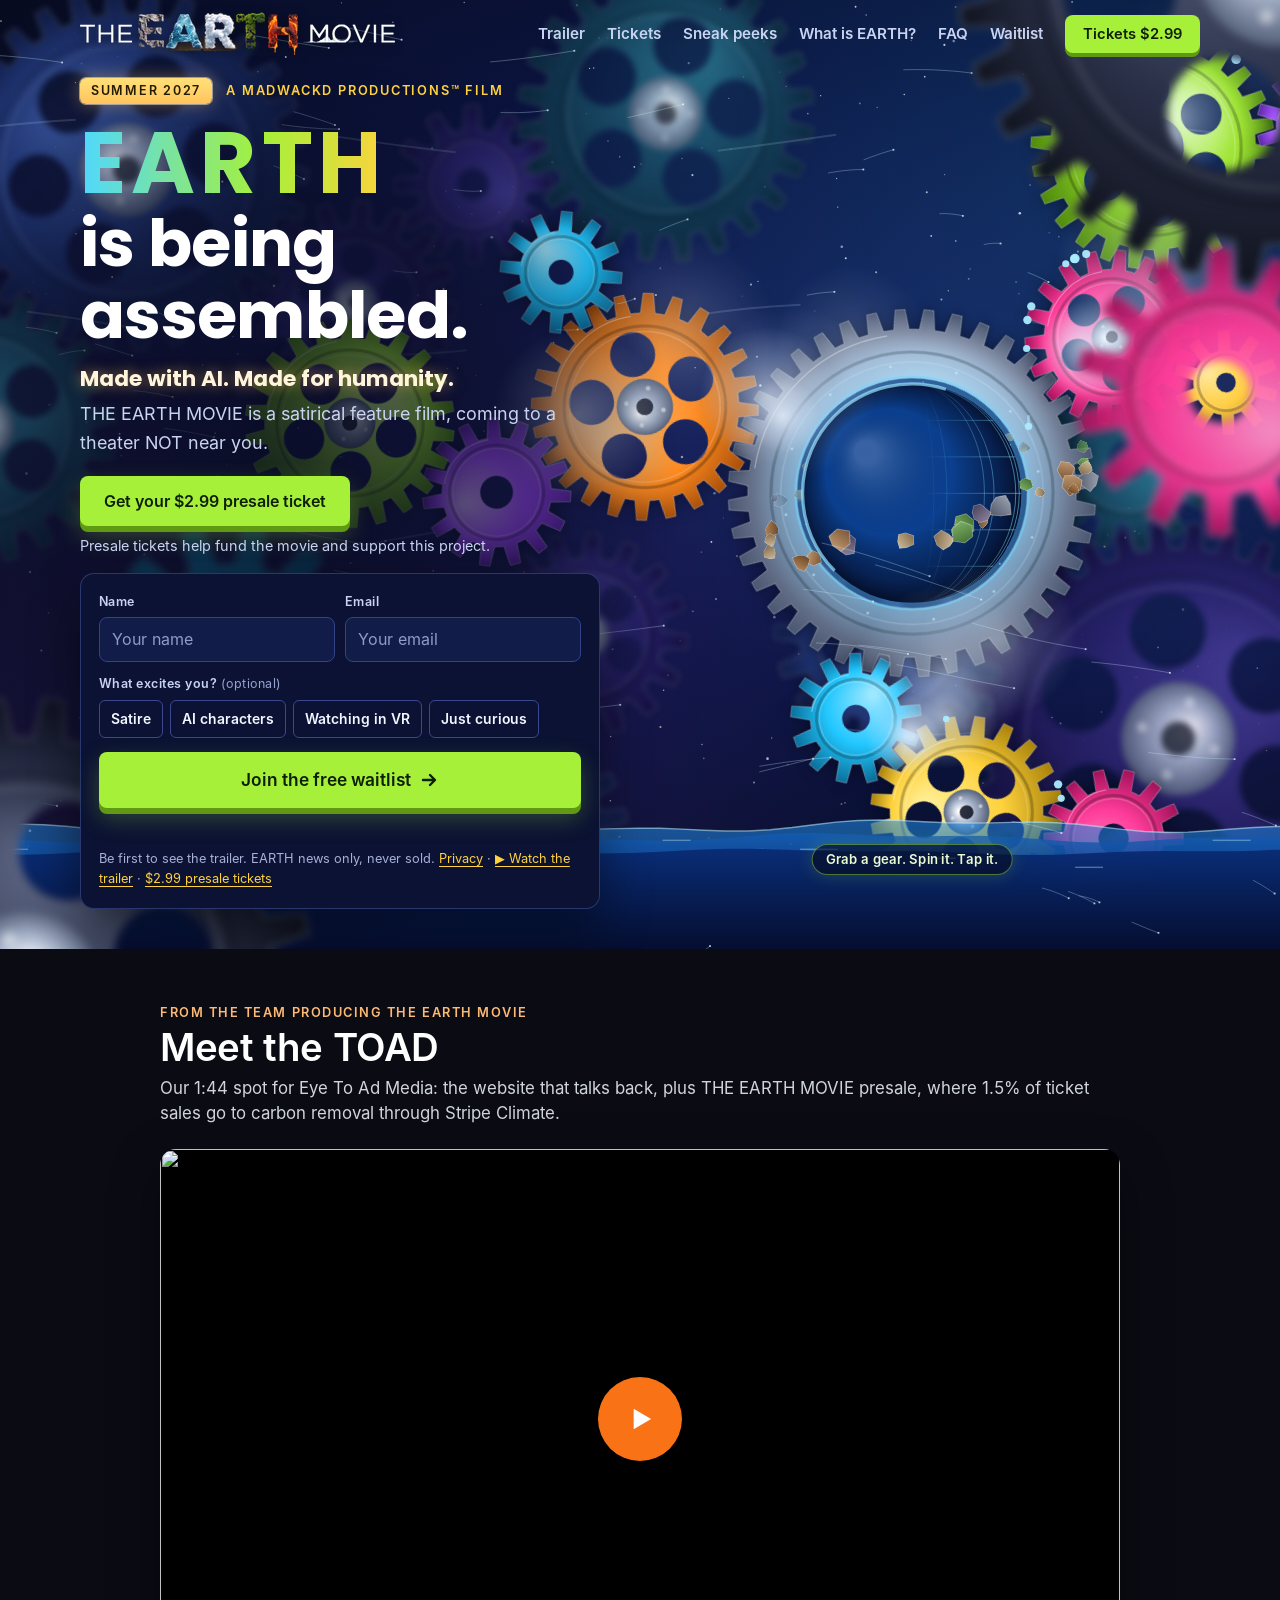
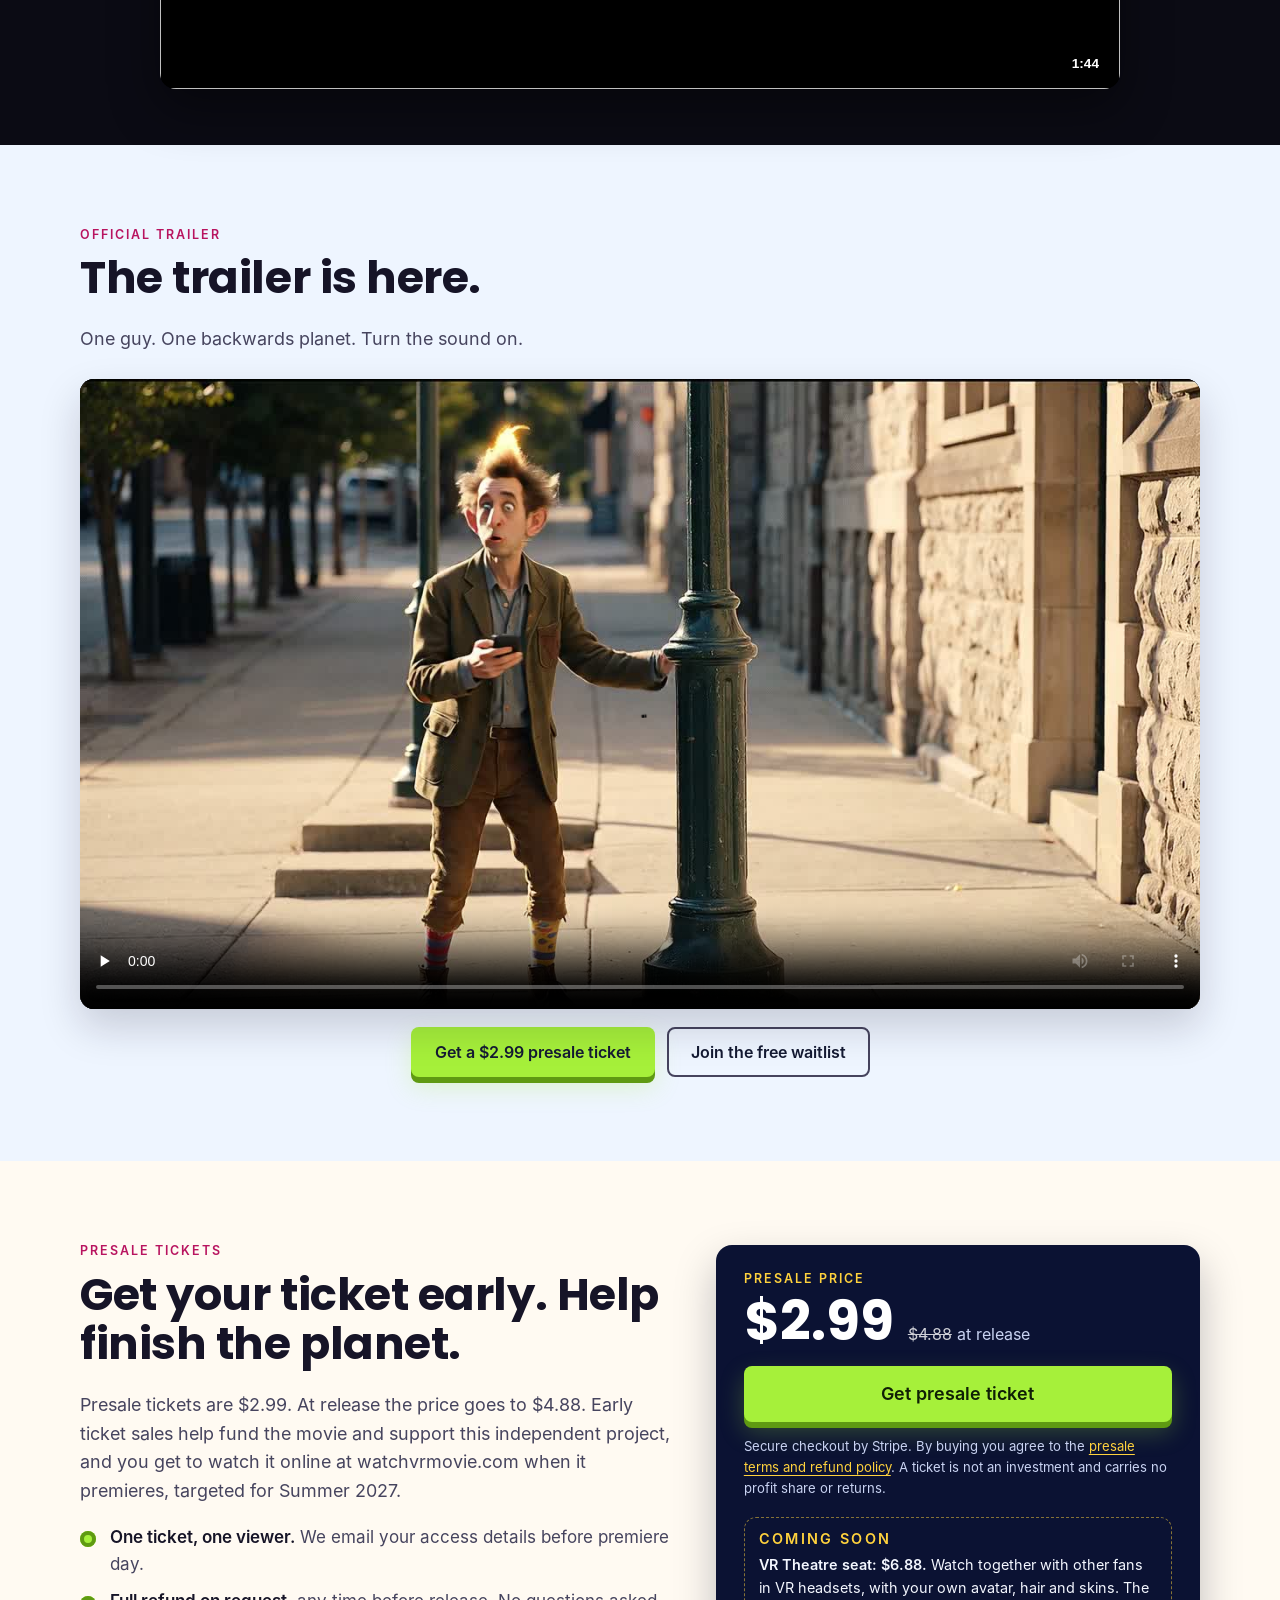
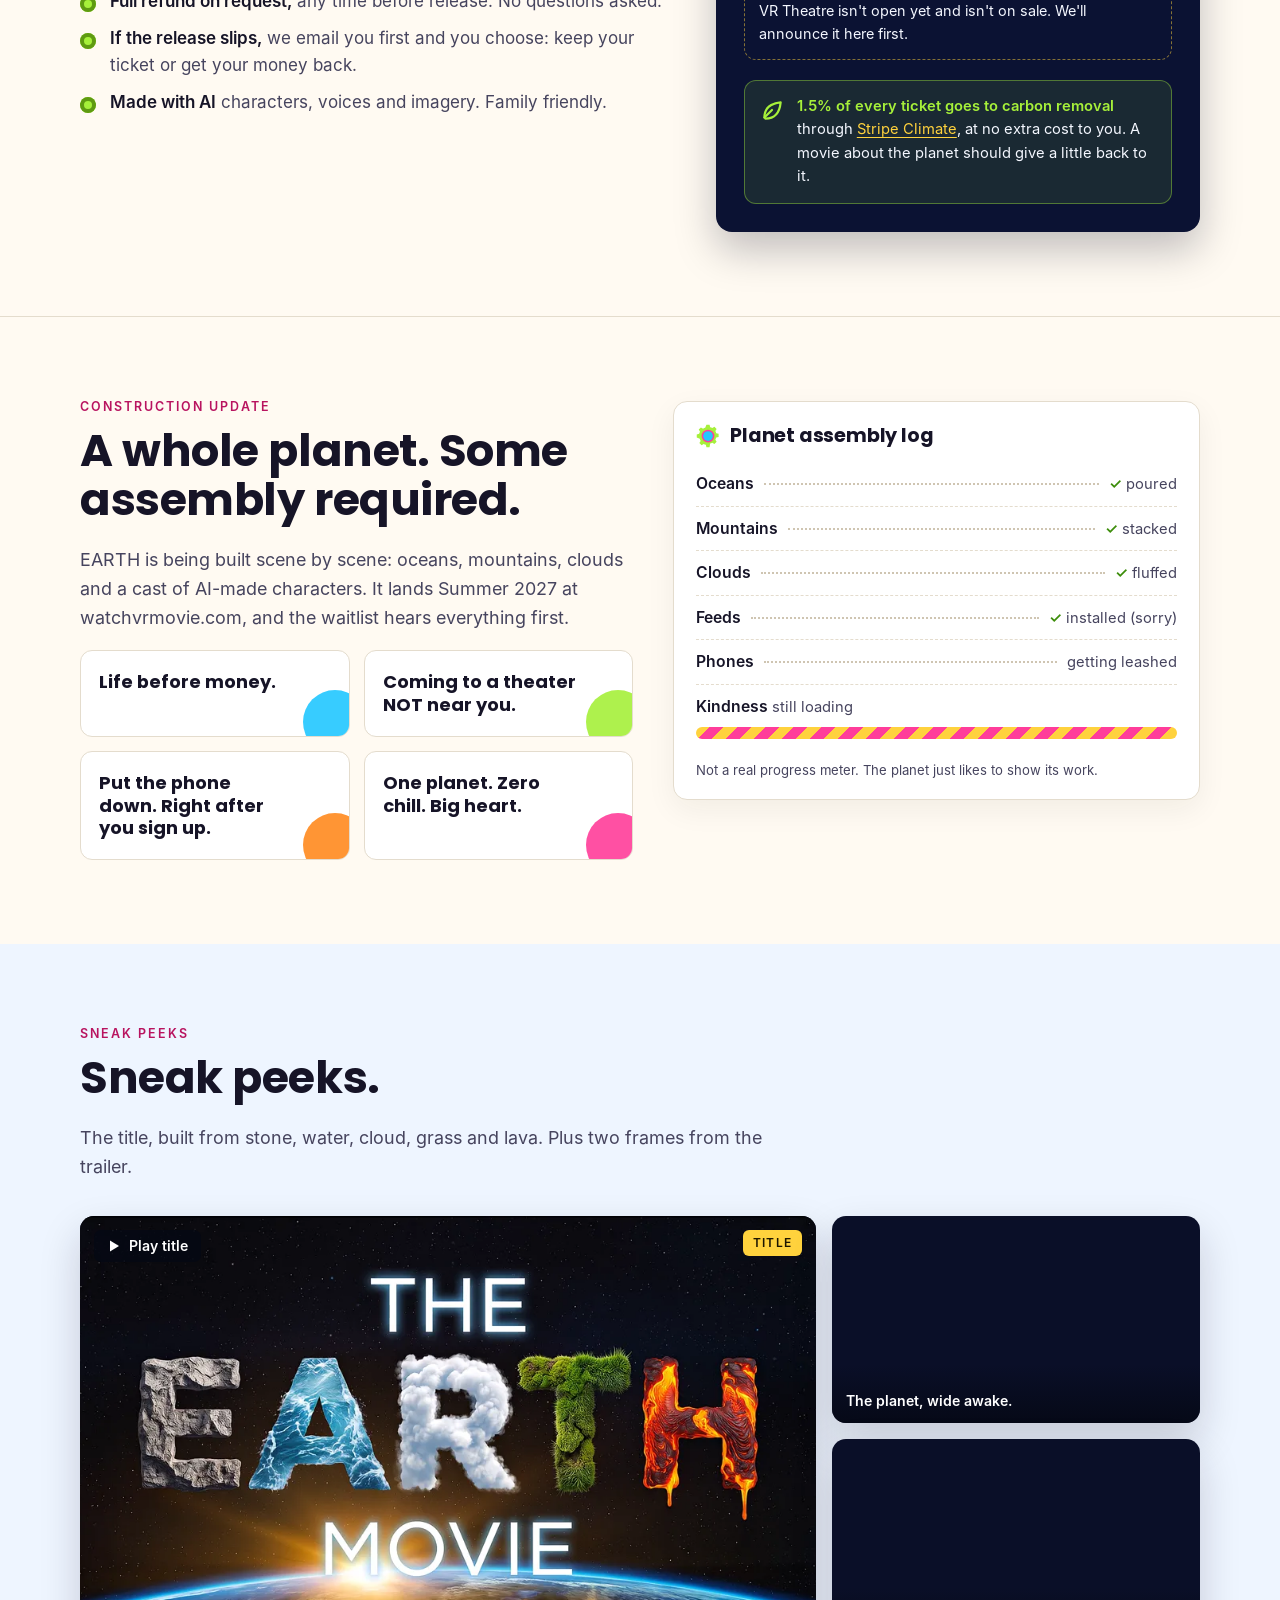
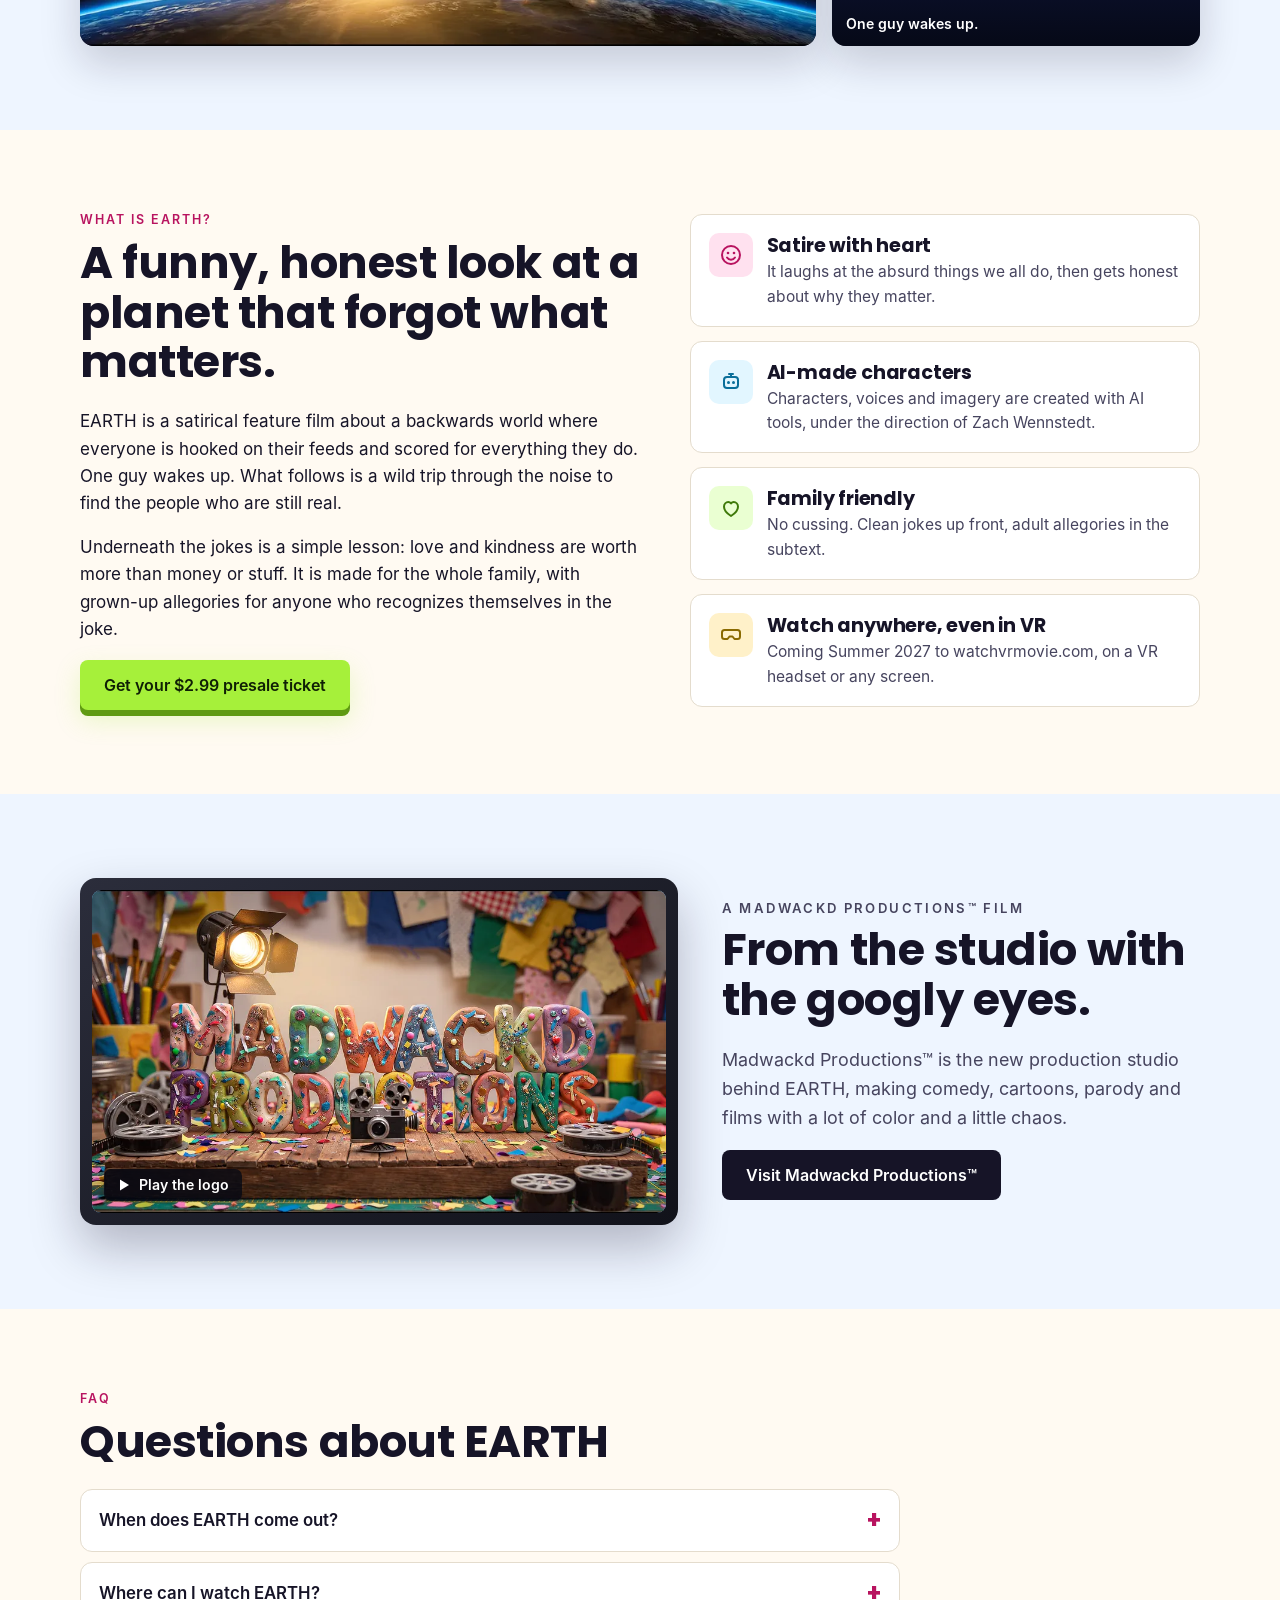
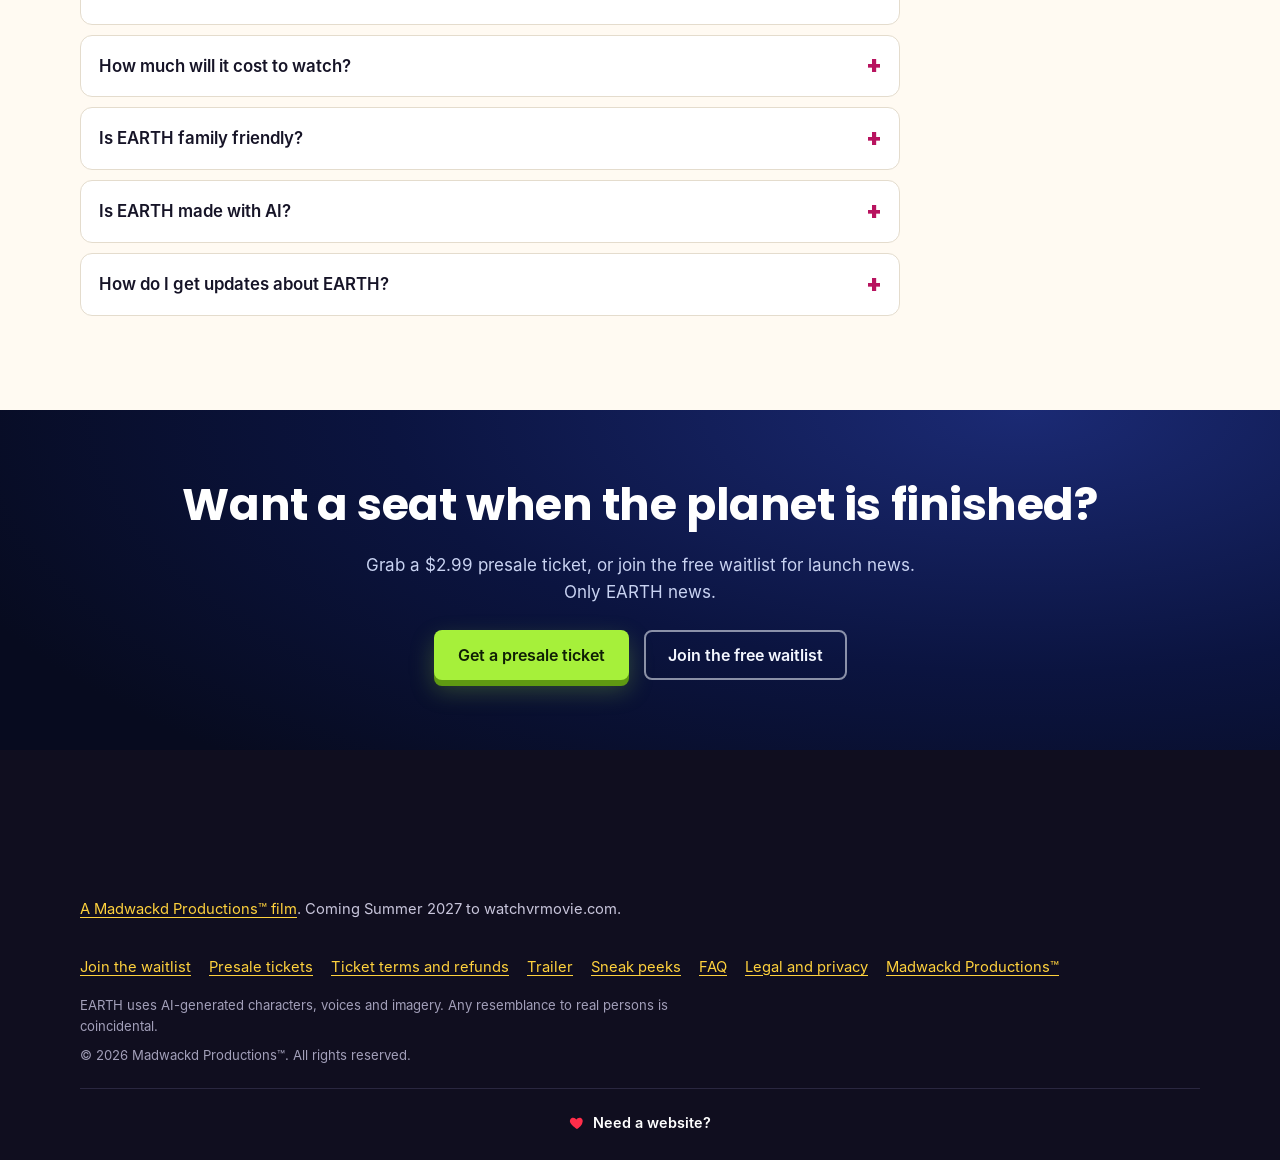
==== commit 5b9de309: "TOAD video: 720p only (eyetoad dropped 1080p to fix Pages deploy timeouts) Co-Authored-By: Claude Op" ====
--- a/index.html
+++ b/index.html
@@ -102,7 +102,7 @@
 </div>
 </div>
 <script src="/assets/toad-video.js?v=1" defer></script>
-<script type="application/ld+json">{"@context":"https://schema.org","@type":"VideoObject","name":"Meet the TOAD: the website that talks back","description":"Eye To Ad Media's TOAD commercial: a talking website that answers calls, replies to leads and gets found on Google and AI search, built on a network we own and run. It also previews THE EARTH MOVIE presale, where 1.5% of ticket sales go to carbon removal through Stripe Climate.","thumbnailUrl":["https://eyetoad.com/media/toad/toad-104-thumb.jpg","https://eyetoad.com/media/toad/toad-104-poster-1280.webp"],"uploadDate":"2026-11-09","duration":"PT1M44S","contentUrl":"https://eyetoad.com/media/toad/toad-104-1080.mp4","publisher":{"@type":"Organization","name":"Eye To Ad Media","url":"https://eyetoad.com/"}}</script>
+<script type="application/ld+json">{"@context":"https://schema.org","@type":"VideoObject","name":"Meet the TOAD: the website that talks back","description":"Eye To Ad Media's TOAD commercial: a talking website that answers calls, replies to leads and gets found on Google and AI search, built on a network we own and run. It also previews THE EARTH MOVIE presale, where 1.5% of ticket sales go to carbon removal through Stripe Climate.","thumbnailUrl":["https://eyetoad.com/media/toad/toad-104-thumb.jpg","https://eyetoad.com/media/toad/toad-104-poster-1280.webp"],"uploadDate":"2026-11-09","duration":"PT1M44S","contentUrl":"https://eyetoad.com/media/toad/toad-104-720.mp4","publisher":{"@type":"Organization","name":"Eye To Ad Media","url":"https://eyetoad.com/"}}</script>
 </section>
 <section class="band band-sky" id="trailer" aria-labelledby="trailer-title">
   <div class="wrap">
